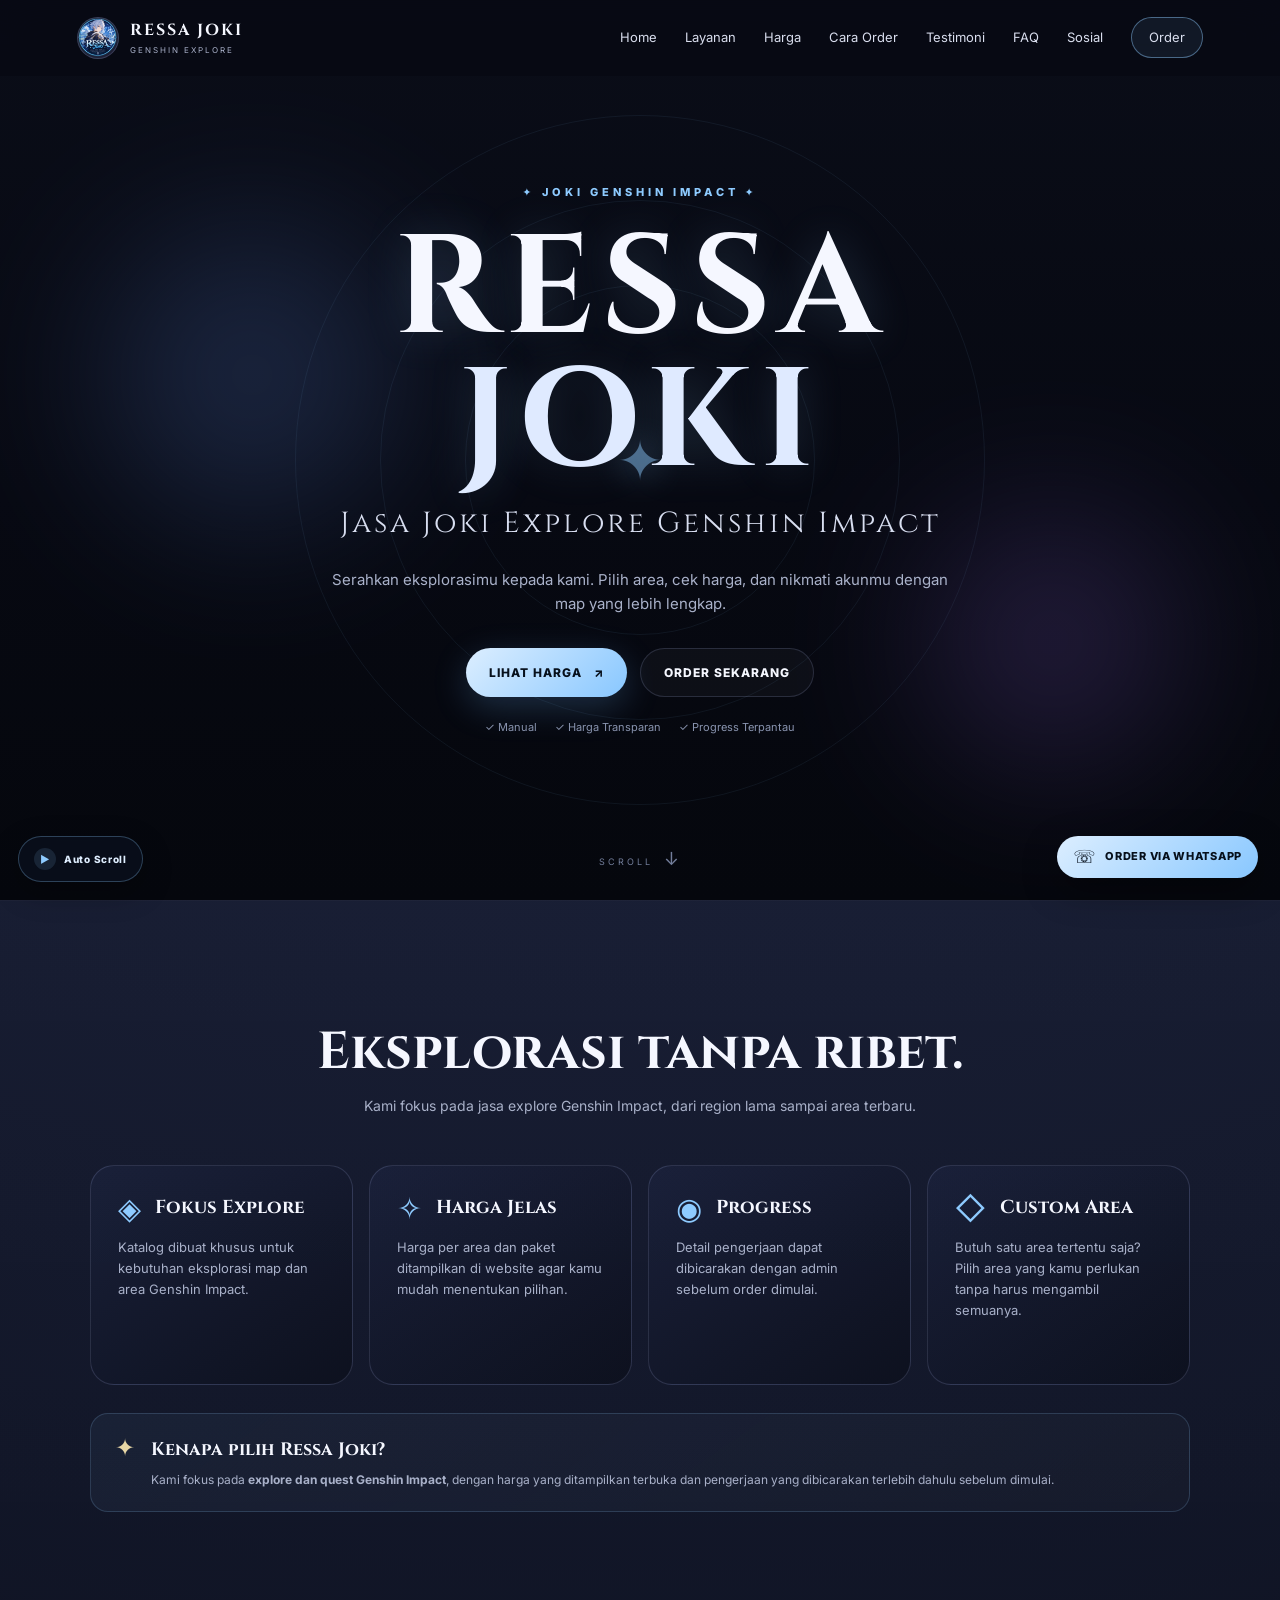
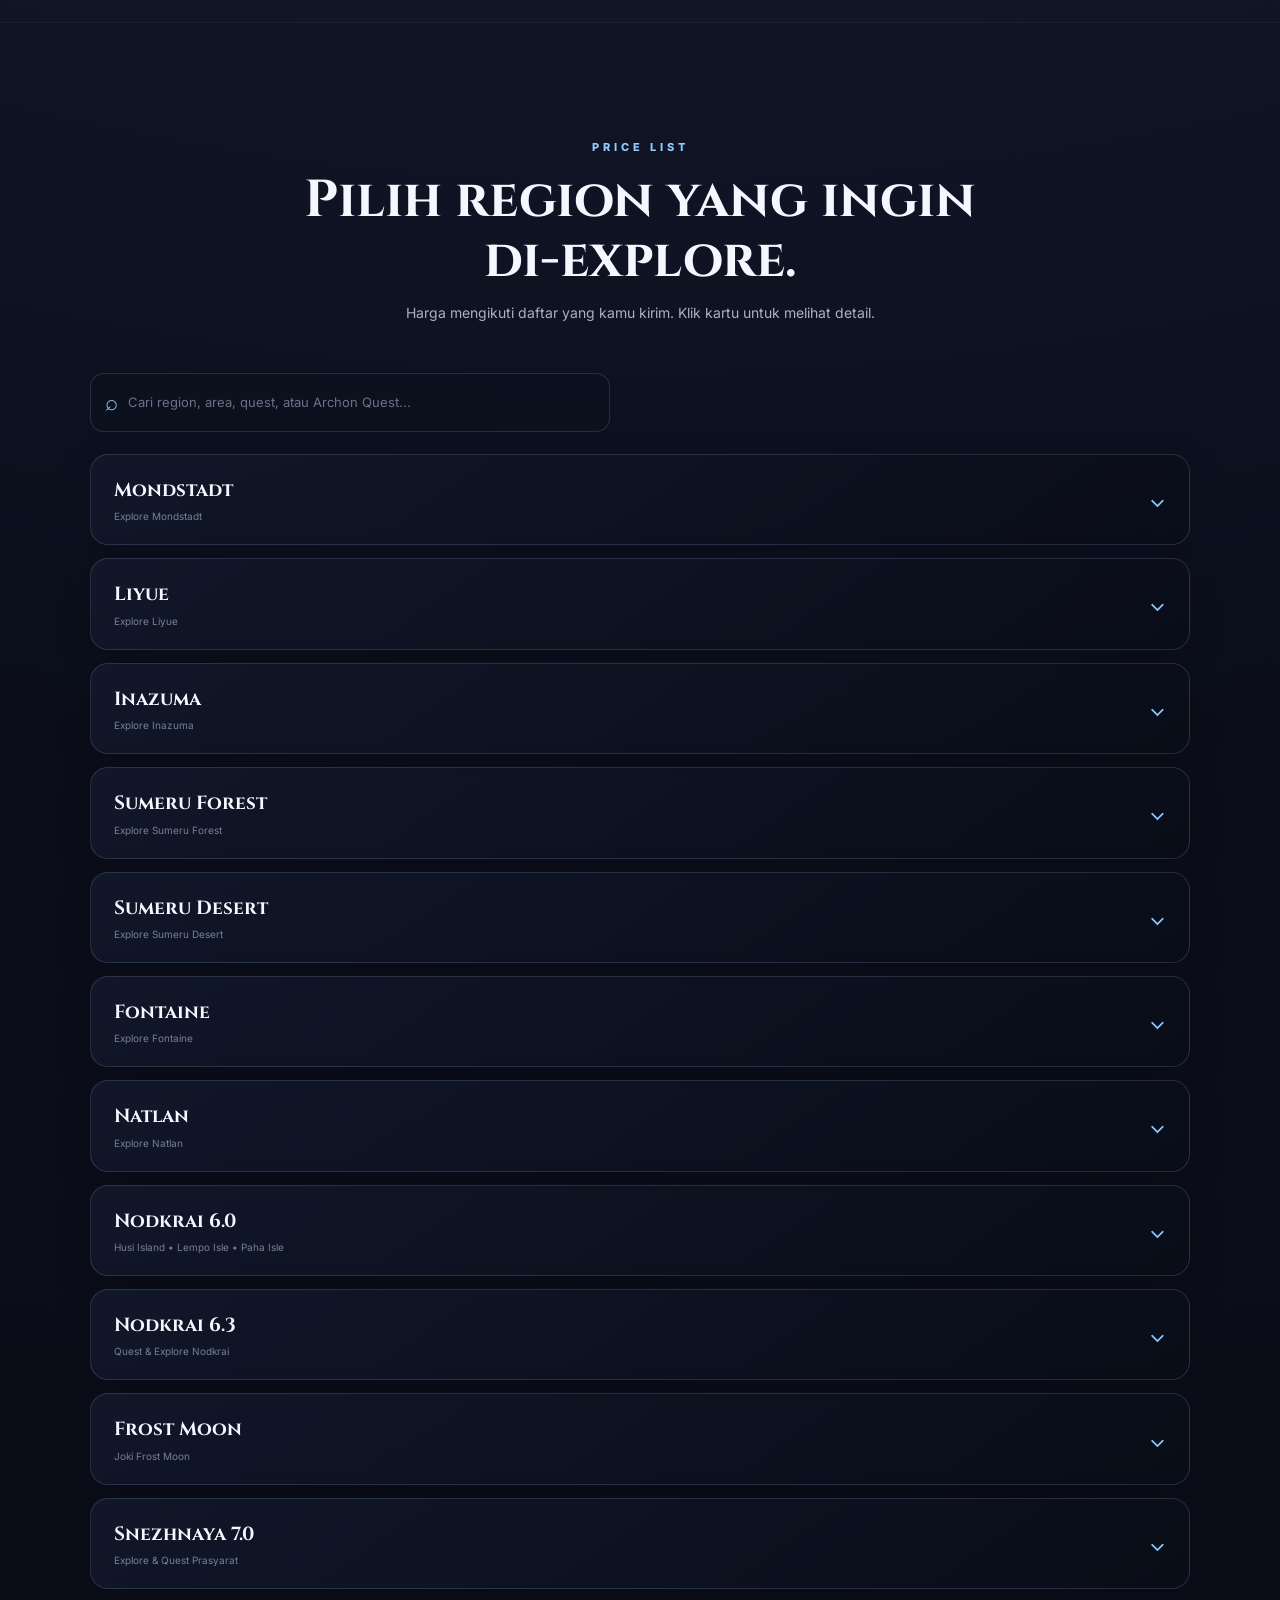
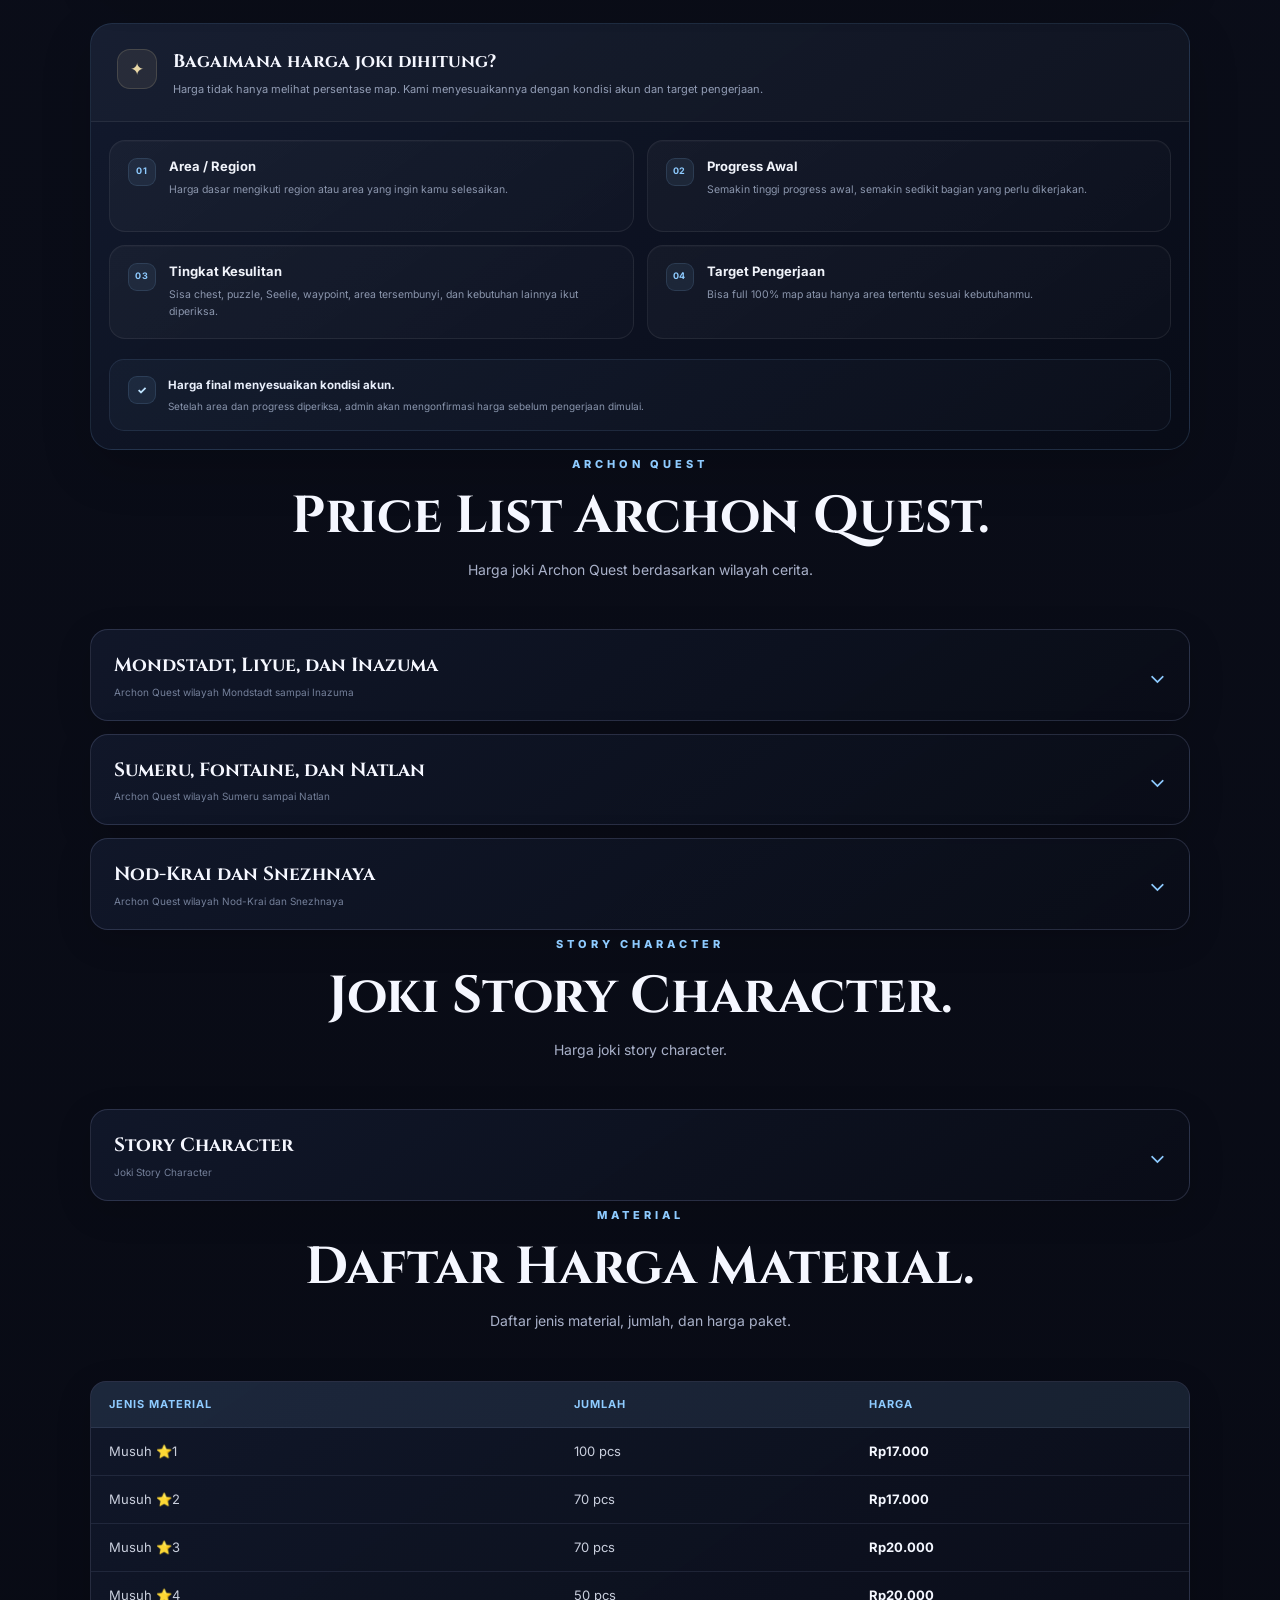
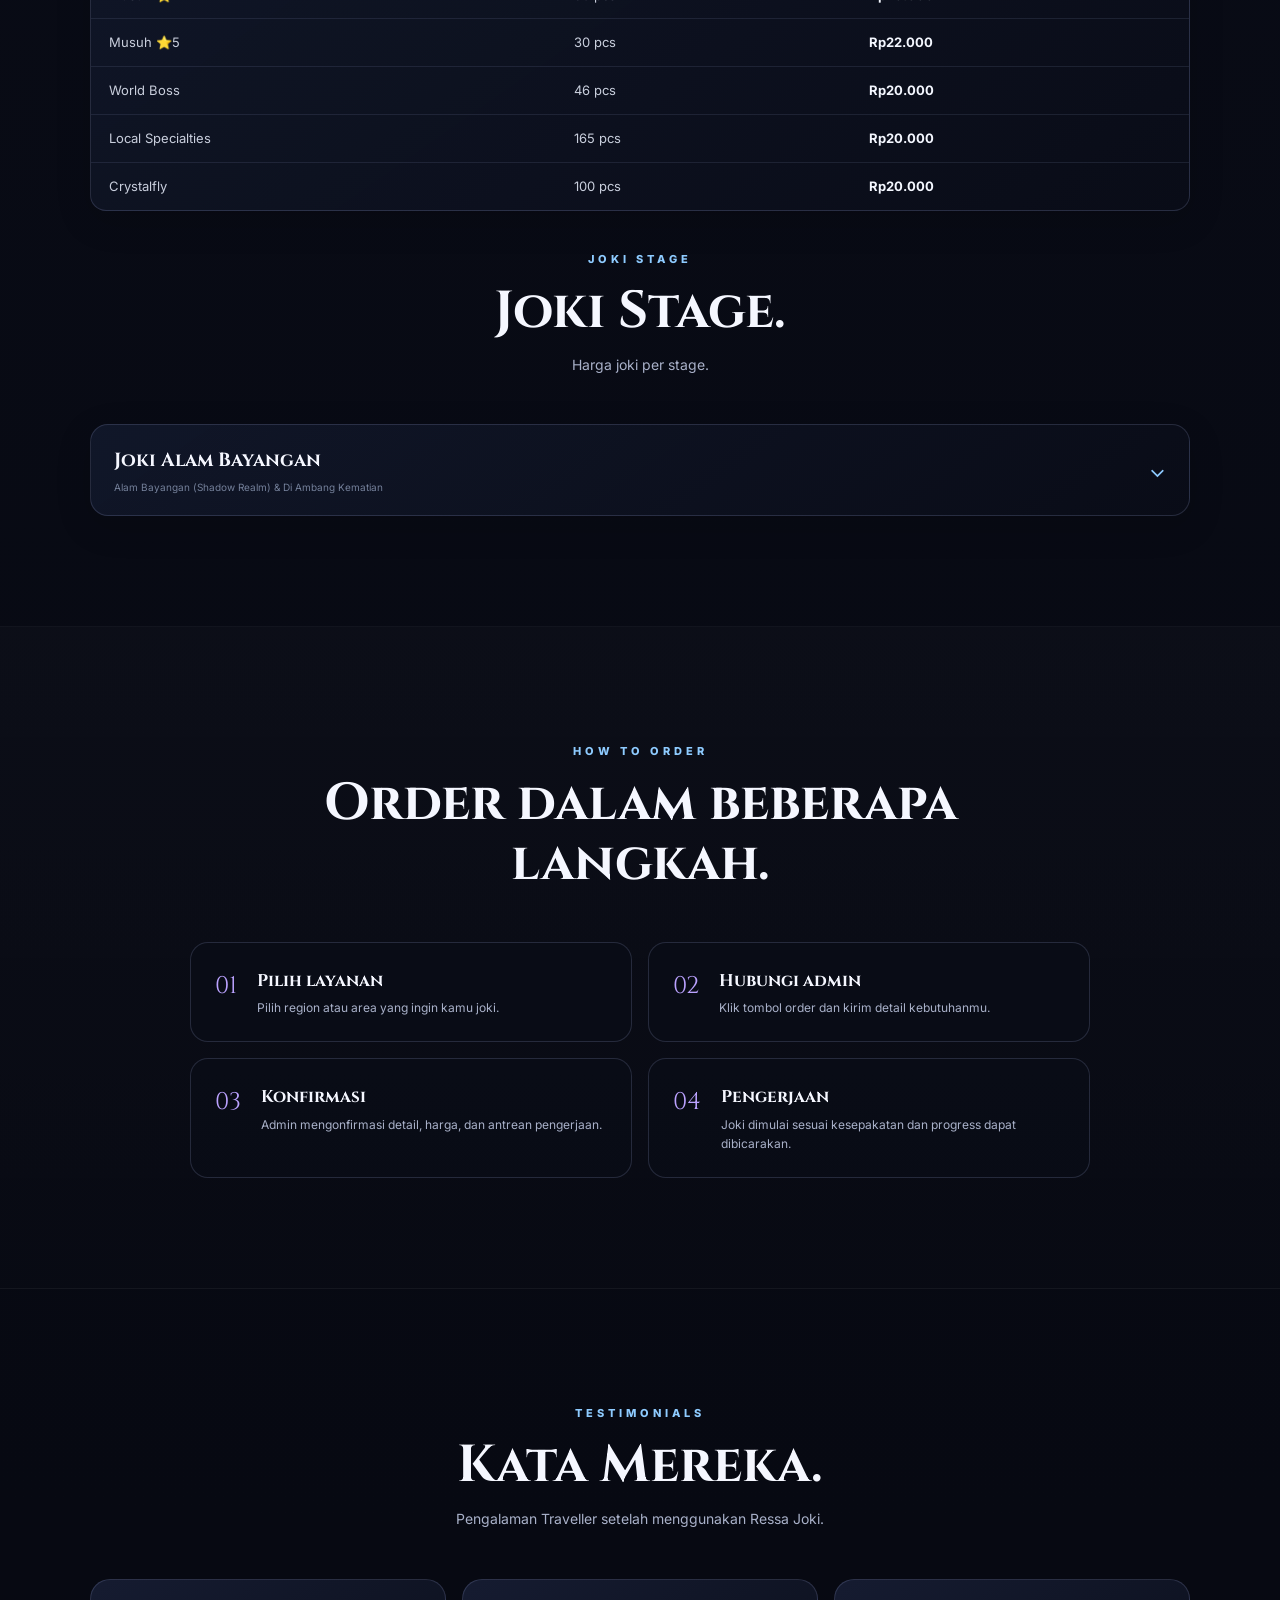
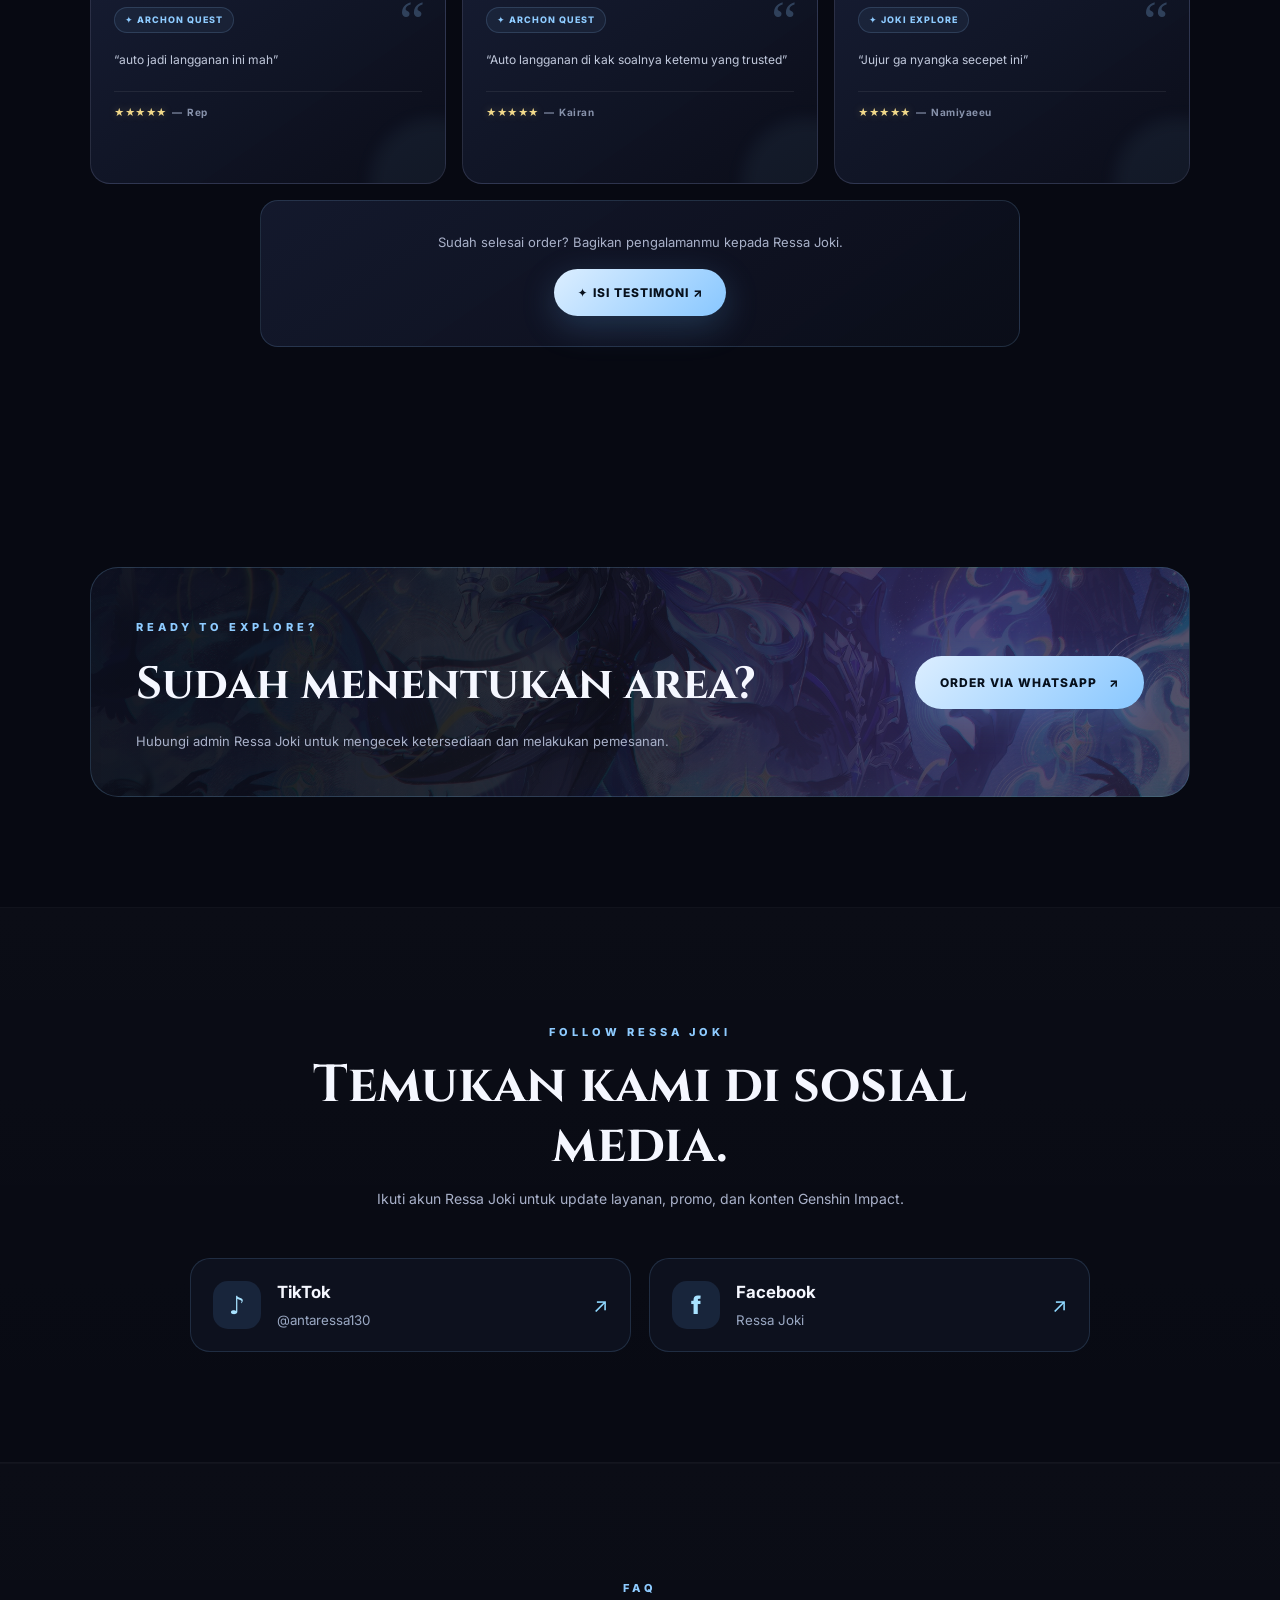
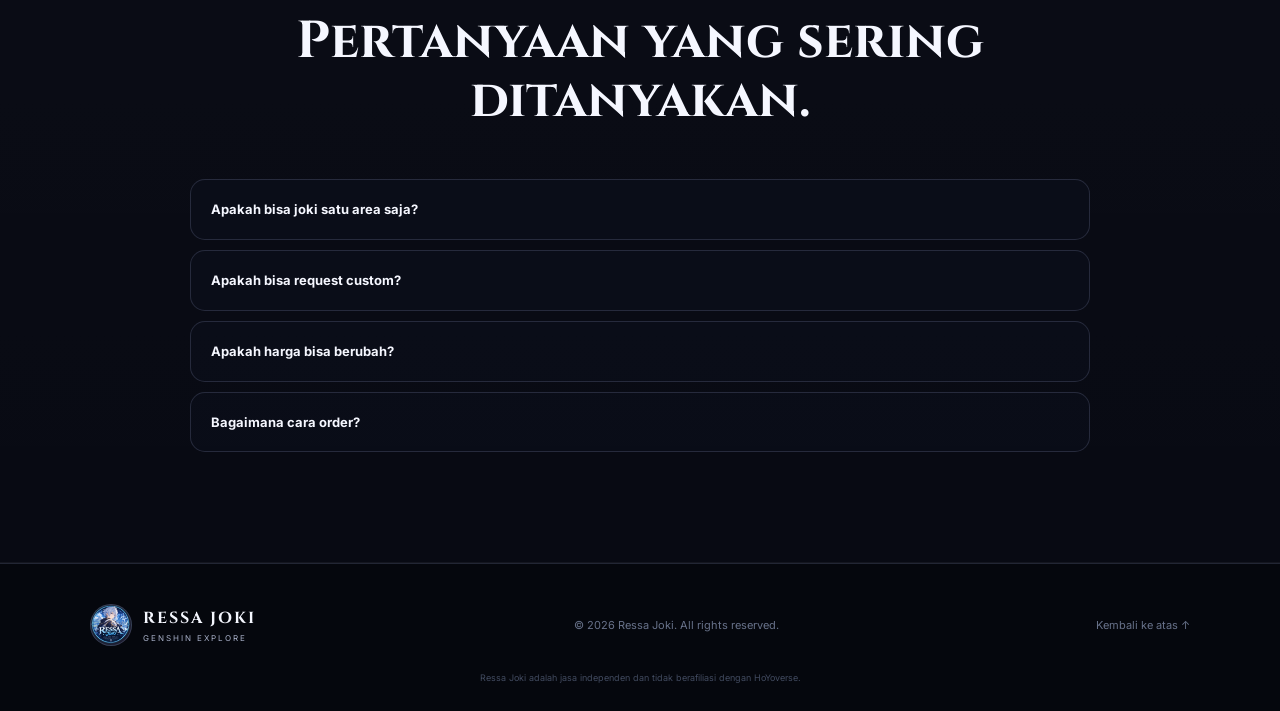
==== index.html @ 2b1f05d1 "Refresh script cache for Natlan title case" ====
<!DOCTYPE html>
<html lang="id">
<head>
  <meta charset="UTF-8">
  <meta name="viewport" content="width=device-width, initial-scale=1.0">
  <meta name="theme-color" content="#090b14">
  <meta name="description" content="Ressa Joki — Jasa Joki Explore Genshin Impact. Pilih region, cek harga, lalu order via WhatsApp.">
  <title>Ressa Joki — Joki Explore Genshin Impact</title>
  <link rel="preconnect" href="https://fonts.googleapis.com">
  <link rel="preconnect" href="https://fonts.gstatic.com" crossorigin>
  <link href="https://fonts.googleapis.com/css2?family=Cinzel:wght@500;600;700&family=Inter:wght@400;500;600;700;800&display=swap" rel="stylesheet">
  <link rel="stylesheet" href="style.css?v=20261025">

  <link rel="icon" type="image/png" sizes="48x48" href="favicon-48.png">
  <link rel="icon" type="image/png" sizes="96x96" href="favicon-96.png">
  <link rel="apple-touch-icon" sizes="192x192" href="icon-192.png">
  <link rel="manifest" href="manifest.webmanifest">
</head>
<body class="intro-active">
  <div class="intro-screen" id="introScreen" aria-label="Pembuka Ressa Joki">
    <div class="intro-stars"></div>
    <div class="intro-glow intro-glow-a"></div>
    <div class="intro-glow intro-glow-b"></div>
    <div class="intro-content">
      <div class="intro-logo-wrap">
        <span class="intro-ring intro-ring-a"></span>
        <span class="intro-ring intro-ring-b"></span>
        <img class="intro-logo" src="ressa-logo.png" alt="Ressa Joki">
      </div>
      <div class="intro-kicker">✦ GENSHIN IMPACT EXPLORE ✦</div>
      <h2>RESSA <span>JOKI</span></h2>
      <p>Jasa Joki Explore Genshin Impact</p>
      <div class="intro-progress"><span></span></div>
      <button class="intro-enter" id="introEnter" type="button">MASUK WEBSITE <b>↗</b></button>
    </div>
    <div class="intro-skip">Website akan terbuka otomatis</div>
  </div>

  <div class="stars"></div>

  <header class="navbar" id="navbar">
    <a class="brand" href="#home" aria-label="Ressa Joki">
      <span class="brand-mark logo-brand"><img src="ressa-logo.png" alt="Ressa Joki"></span>
      <span>
        <strong>RESSA JOKI</strong>
        <small>GENSHIN EXPLORE</small>
      </span>
    </a>

    <button class="menu-toggle" id="menuToggle" aria-label="Buka menu">☰</button>

    <nav id="navMenu">
      <a href="#home">Home</a>
      <a href="#layanan">Layanan</a>
      <a href="#harga">Harga</a>
      <a href="#cara-order">Cara Order</a>
      <a href="#testimoni">Testimoni</a>
      <a href="#faq">FAQ</a>
      <a href="#sosmed">Sosial</a>
      <a class="nav-order" href="#order">Order</a>
    </nav>
  </header>

  <main>
    <section class="hero section" id="home">
      <div class="hero-orb orb-a"></div>
      <div class="hero-orb orb-b"></div>
      <div class="hero-content">
        <div class="eyebrow"><span>✦</span> JOKI GENSHIN IMPACT <span>✦</span></div>
        <h1>RESSA <span>JOKI</span></h1>
        <p class="hero-subtitle">Jasa Joki Explore Genshin Impact</p>
        <p class="hero-text">Serahkan eksplorasimu kepada kami. Pilih area, cek harga, dan nikmati akunmu dengan map yang lebih lengkap.</p>
        <div class="hero-actions">
          <a class="btn btn-primary" href="#harga">LIHAT HARGA <span>↗</span></a>
          <a class="btn btn-ghost" href="#order">ORDER SEKARANG</a>
        </div>
        <div class="hero-trust">
          <span>✓ Manual</span>
          <span>✓ Harga Transparan</span>
          <span>✓ Progress Terpantau</span>
        </div>
      </div>
      <div class="hero-decoration">
        <div class="sigil">✦</div>
        <div class="ring ring-1"></div>
        <div class="ring ring-2"></div>
        <div class="ring ring-3"></div>
      </div>
      <a class="scroll-down" href="#layanan">SCROLL <span>↓</span></a>
    </section>

    <section class="section section-dark" id="layanan">
      <div class="section-heading reveal">
        
        <h2>Eksplorasi tanpa ribet.</h2>
        <p>Kami fokus pada jasa explore Genshin Impact, dari region lama sampai area terbaru.</p>
      </div>

      <div class="feature-grid">
        <article class="feature-card reveal">
          <div class="feature-icon">◈</div>
          <h3>Fokus Explore</h3>
          <p>Katalog dibuat khusus untuk kebutuhan eksplorasi map dan area Genshin Impact.</p>
        </article>
        <article class="feature-card reveal">
          <div class="feature-icon">✧</div>
          <h3>Harga Jelas</h3>
          <p>Harga per area dan paket ditampilkan di website agar kamu mudah menentukan pilihan.</p>
        </article>
        <article class="feature-card reveal">
          <div class="feature-icon">◉</div>
          <h3>Progress</h3>
          <p>Detail pengerjaan dapat dibicarakan dengan admin sebelum order dimulai.</p>
        </article>
        <article class="feature-card reveal">
          <div class="feature-icon">◇</div>
          <h3>Custom Area</h3>
          <p>Butuh satu area tertentu saja? Pilih area yang kamu perlukan tanpa harus mengambil semuanya.</p>
        </article>
      </div>

      <div class="why-note reveal">
        <div class="why-note-icon">✦</div>
        <div>
          <h3>Kenapa pilih Ressa Joki?</h3>
          <p>Kami fokus pada <strong>explore dan quest Genshin Impact</strong>, dengan harga yang ditampilkan terbuka dan pengerjaan yang dibicarakan terlebih dahulu sebelum dimulai.</p>
        </div>
      </div>
    </section>

    <section class="section" id="harga">
      <div class="section-heading reveal">
        <span class="section-kicker">PRICE LIST</span>
        <h2>Pilih region yang ingin di-explore.</h2>
        <p>Harga mengikuti daftar yang kamu kirim. Klik kartu untuk melihat detail.</p>
      </div>

      <div class="price-toolbar reveal">
        <div class="search-wrap">
          <span>⌕</span>
          <input id="priceSearch" type="search" placeholder="Cari region, area, quest, atau Archon Quest..." autocomplete="off">
        </div>
      </div>

      <div id="priceList" class="price-list"></div>

      <div class="price-info reveal">
        <div class="price-info-head">
          <span class="price-info-icon">✦</span>
          <div>
            <strong>Bagaimana harga joki dihitung?</strong>
            <p>Harga tidak hanya melihat persentase map. Kami menyesuaikannya dengan kondisi akun dan target pengerjaan.</p>
          </div>
        </div>

        <div class="price-info-grid">
          <div><b>01</b><span><strong>Area / Region</strong><small>Harga dasar mengikuti region atau area yang ingin kamu selesaikan.</small></span></div>
          <div><b>02</b><span><strong>Progress Awal</strong><small>Semakin tinggi progress awal, semakin sedikit bagian yang perlu dikerjakan.</small></span></div>
          <div><b>03</b><span><strong>Tingkat Kesulitan</strong><small>Sisa chest, puzzle, Seelie, waypoint, area tersembunyi, dan kebutuhan lainnya ikut diperiksa.</small></span></div>
          <div><b>04</b><span><strong>Target Pengerjaan</strong><small>Bisa full 100% map atau hanya area tertentu sesuai kebutuhanmu.</small></span></div>
        </div>

        <div class="price-info-note">
          <span class="price-info-note-icon">✓</span>
          <div>
            <strong>Harga final menyesuaikan kondisi akun.</strong>
            <p>Setelah area dan progress diperiksa, admin akan mengonfirmasi harga sebelum pengerjaan dimulai.</p>
          </div>
        </div>
      </div>

      <div class="section-heading quest-price-heading reveal">
        <span class="section-kicker">ARCHON QUEST</span>
        <h2>Price List Archon Quest.</h2>
        <p>Harga joki Archon Quest berdasarkan wilayah cerita.</p>
      </div>
      <div id="questPriceList" class="price-list"></div>

      <div class="section-heading dedicated-price-heading reveal" id="story-character-heading">
        <span class="section-kicker">STORY CHARACTER</span>
        <h2>Joki Story Character.</h2>
        <p>Harga joki story character.</p>
      </div>
      <div id="characterPriceList" class="price-list"></div>

      <div class="section-heading dedicated-price-heading reveal" id="material-price-heading">
        <span class="section-kicker">MATERIAL</span>
        <h2>Daftar Harga Material.</h2>
        <p>Daftar jenis material, jumlah, dan harga paket.</p>
      </div>
      <div class="material-table-wrap reveal">
        <table class="material-table">
          <thead><tr><th>Jenis material</th><th>Jumlah</th><th>Harga</th></tr></thead>
          <tbody>
            <tr><td>Musuh ⭐1</td><td>100 pcs</td><td>Rp17.000</td></tr>
            <tr><td>Musuh ⭐2</td><td>70 pcs</td><td>Rp17.000</td></tr>
            <tr><td>Musuh ⭐3</td><td>70 pcs</td><td>Rp20.000</td></tr>
            <tr><td>Musuh ⭐4</td><td>50 pcs</td><td>Rp20.000</td></tr>
            <tr><td>Musuh ⭐5</td><td>30 pcs</td><td>Rp22.000</td></tr>
            <tr><td>World Boss</td><td>46 pcs</td><td>Rp20.000</td></tr>
            <tr><td>Local Specialties</td><td>165 pcs</td><td>Rp20.000</td></tr>
            <tr><td>Crystalfly</td><td>100 pcs</td><td>Rp20.000</td></tr>
          </tbody>
        </table>
      </div>

      <div class="section-heading dedicated-price-heading reveal" id="stage-joki-heading">
        <span class="section-kicker">JOKI STAGE</span>
        <h2>Joki Stage.</h2>
        <p>Harga joki per stage.</p>
      </div>
      <div id="stagePriceList" class="price-list"></div>
    </section>

    <section class="section section-dark" id="cara-order">
      <div class="section-heading reveal">
        <span class="section-kicker">HOW TO ORDER</span>
        <h2>Order dalam beberapa langkah.</h2>
      </div>

      <div class="steps">
        <article class="step reveal"><span>01</span><div><h3>Pilih layanan</h3><p>Pilih region atau area yang ingin kamu joki.</p></div></article>
        <article class="step reveal"><span>02</span><div><h3>Hubungi admin</h3><p>Klik tombol order dan kirim detail kebutuhanmu.</p></div></article>
        <article class="step reveal"><span>03</span><div><h3>Konfirmasi</h3><p>Admin mengonfirmasi detail, harga, dan antrean pengerjaan.</p></div></article>
        <article class="step reveal"><span>04</span><div><h3>Pengerjaan</h3><p>Joki dimulai sesuai kesepakatan dan progress dapat dibicarakan.</p></div></article>
      </div>
    </section>

    <section class="section" id="testimoni">
      <div class="section-heading reveal">
        <span class="section-kicker">TESTIMONIALS</span>
        <h2>Kata Mereka.</h2>
        <p>Pengalaman Traveller setelah menggunakan Ressa Joki.</p>
      </div>
      <div id="testimonialList" class="testimonial-grid"></div>
      <div class="testimonial-empty reveal">
        <div>
          <p>Sudah selesai order? Bagikan pengalamanmu kepada Ressa Joki.</p>
          <a class="btn btn-primary testimonial-submit" href="https://forms.gle/QEcyU1N9eKd89i5E6" target="_blank" rel="noopener noreferrer">✦ ISI TESTIMONI <span>↗</span></a>
        </div>
      </div>
    </section>

    <section class="section" id="order">
      <div class="order-box reveal">
        <div>
          <span class="section-kicker">READY TO EXPLORE?</span>
          <h2>Sudah menentukan area?</h2>
          <p>Hubungi admin Ressa Joki untuk mengecek ketersediaan dan melakukan pemesanan.</p>
        </div>
        <a class="btn btn-primary btn-large" id="whatsappMain" href="#" target="_blank" rel="noopener">ORDER VIA WHATSAPP <span>↗</span></a>
      </div>
    </section>

    <section class="section section-dark" id="sosmed">
      <div class="section-heading reveal">
        <span class="section-kicker">FOLLOW RESSA JOKI</span>
        <h2>Temukan kami di sosial media.</h2>
        <p>Ikuti akun Ressa Joki untuk update layanan, promo, dan konten Genshin Impact.</p>
      </div>
      <div class="social-grid">
        <a class="social-card reveal" href="https://www.tiktok.com/@antaressa130?_r=1&_t=ZS-9AEii9aATRv" target="_blank" rel="noopener noreferrer">
          <span class="social-icon">♪</span>
          <span><strong>TikTok</strong><small>@antaressa130</small></span>
          <span class="social-arrow">↗</span>
        </a>
        <a class="social-card reveal" href="https://www.facebook.com/profile.php?id=100091217440157" target="_blank" rel="noopener noreferrer">
          <span class="social-icon">f</span>
          <span><strong>Facebook</strong><small>Ressa Joki</small></span>
          <span class="social-arrow">↗</span>
        </a>
      </div>
    </section>

    <section class="section section-dark" id="faq">
      <div class="section-heading reveal">
        <span class="section-kicker">FAQ</span>
        <h2>Pertanyaan yang sering ditanyakan.</h2>
      </div>
      <div class="faq-list">
        <details class="faq reveal">
          <summary>Apakah bisa joki satu area saja?</summary>
          <p>Bisa. Pilih area yang kamu butuhkan dari price list, lalu konfirmasi ke admin.</p>
        </details>
        <details class="faq reveal">
          <summary>Apakah bisa request custom?</summary>
          <p>Bisa. Jika area atau kebutuhanmu tidak tercantum, tanyakan langsung ke admin.</p>
        </details>
        <details class="faq reveal">
          <summary>Apakah harga bisa berubah?</summary>
          <p>Harga pada website mengikuti daftar referensi yang diberikan. Konfirmasi harga terakhir ke admin sebelum pembayaran.</p>
        </details>
        <details class="faq reveal">
          <summary>Bagaimana cara order?</summary>
          <p>Pilih area → klik Order via WhatsApp → kirim kebutuhanmu → tunggu konfirmasi admin.</p>
        </details>
      </div>
    </section>
  </main>

  <footer>
    <div class="footer-inner">
      <div class="brand footer-brand">
        <span class="brand-mark logo-brand"><img src="ressa-logo.png" alt="Ressa Joki"></span>
        <span><strong>RESSA JOKI</strong><small>GENSHIN EXPLORE</small></span>
      </div>
      <p>© <span id="year"></span> Ressa Joki. All rights reserved.</p>
      <a href="#home">Kembali ke atas ↑</a>
    </div>
    <p class="disclaimer">Ressa Joki adalah jasa independen dan tidak berafiliasi dengan HoYoverse.</p>
  </footer>

  <a class="floating-wa" id="floatingWhatsApp" href="#" target="_blank" rel="noopener noreferrer" aria-label="Order via WhatsApp">
    <span class="floating-wa-icon">☏</span>
    <span class="floating-wa-label">ORDER VIA WHATSAPP</span>
  </a>
  <div class="toast" id="toast"></div>
  <script src="script.js?v=20261027"></script>
</body>
</html>
---- style.css ----
*{box-sizing:border-box;margin:0;padding:0}
:root{
  --bg:#070912;--bg2:#0c1020;--panel:rgba(17,22,40,.78);--line:rgba(183,200,255,.16);
  --text:#f5f7ff;--muted:#a9b1c9;--accent:#8ecbff;--accent2:#bba2ff;--gold:#e8d7a6;
  --shadow:0 24px 70px rgba(0,0,0,.35);--radius:24px
}
html{scroll-behavior:smooth}
body{font-family:Inter,system-ui,sans-serif;background:radial-gradient(circle at 50% -10%,#20294b 0,#0b0e1a 34%,#070912 75%);color:var(--text);line-height:1.6;overflow-x:hidden}
a{color:inherit;text-decoration:none}
button,input{font:inherit}
.stars{position:fixed;inset:0;pointer-events:none;opacity:.35;background-image:radial-gradient(#fff 1px,transparent 1px);background-size:90px 90px;mask-image:linear-gradient(to bottom,#fff,transparent 80%);z-index:-1}
.navbar{position:fixed;top:0;left:0;right:0;height:76px;display:flex;align-items:center;justify-content:space-between;padding:0 6vw;z-index:100;background:rgba(7,9,18,.62);backdrop-filter:blur(18px);border-bottom:1px solid transparent;transition:.3s}
.navbar.scrolled{border-color:var(--line);background:rgba(7,9,18,.88)}
.brand{display:flex;align-items:center;gap:11px}
.brand-mark{font-size:25px;color:var(--accent)}
.brand strong{display:block;font-family:Cinzel,serif;font-size:16px;letter-spacing:2px}
.brand small{display:block;font-size:8px;letter-spacing:2px;color:var(--muted)}
nav{display:flex;align-items:center;gap:28px;font-size:13px;color:#d9deee}
nav a{transition:.2s}nav a:hover{color:var(--accent)}
.nav-order{border:1px solid rgba(142,203,255,.45);padding:9px 17px;border-radius:999px;background:rgba(142,203,255,.08)}
.menu-toggle{display:none;background:none;border:0;color:#fff;font-size:25px}
.section{position:relative;padding:110px 7vw}
.hero{min-height:100vh;display:flex;align-items:center;justify-content:center;text-align:center;overflow:hidden;padding-top:130px}
.hero-content{max-width:820px;position:relative;z-index:2}
.eyebrow,.section-kicker{font-size:11px;letter-spacing:4px;color:var(--accent);font-weight:800}
.hero h1{font-family:Cinzel,serif;font-size:clamp(60px,12vw,140px);line-height:.95;letter-spacing:8px;margin:22px 0 12px;text-shadow:0 0 45px rgba(142,203,255,.18)}
.hero h1 span{color:#dfeaff}
.hero-subtitle{font-family:Cinzel,serif;font-size:clamp(18px,3vw,29px);letter-spacing:3px;color:#d8def0}
.hero-text{max-width:620px;margin:20px auto 0;color:var(--muted);font-size:15px}
.hero-actions{display:flex;justify-content:center;gap:13px;margin:32px 0 22px;flex-wrap:wrap}
.btn{display:inline-flex;align-items:center;justify-content:center;gap:12px;padding:14px 23px;border-radius:999px;font-size:12px;font-weight:800;letter-spacing:1px;transition:.25s;cursor:pointer}
.btn-primary{background:linear-gradient(135deg,#dceeff,#88c7ff);color:#07101c;box-shadow:0 10px 35px rgba(108,181,255,.22)}
.btn-primary:hover{transform:translateY(-3px);box-shadow:0 16px 42px rgba(108,181,255,.35)}
.btn-ghost{border:1px solid var(--line);background:rgba(255,255,255,.03)}
.btn-ghost:hover{border-color:rgba(142,203,255,.5);background:rgba(142,203,255,.08)}
.hero-trust{display:flex;justify-content:center;gap:18px;flex-wrap:wrap;color:#8994af;font-size:11px}
.hero-decoration{position:absolute;width:650px;height:650px;opacity:.5}
.sigil{position:absolute;inset:0;display:grid;place-items:center;font-size:55px;color:var(--accent);text-shadow:0 0 35px var(--accent)}
.ring{position:absolute;border:1px solid rgba(142,203,255,.14);border-radius:50%;inset:50%;transform:translate(-50%,-50%)}
.ring-1{width:350px;height:350px}.ring-2{width:520px;height:520px}.ring-3{width:690px;height:690px}
.hero-orb{position:absolute;border-radius:50%;filter:blur(80px);opacity:.18}.orb-a{width:300px;height:300px;background:#6e9dff;left:8%;top:25%}.orb-b{width:250px;height:250px;background:#a775ff;right:8%;bottom:15%}
.scroll-down{position:absolute;bottom:26px;font-size:9px;letter-spacing:3px;color:#737e9b}.scroll-down span{font-size:18px;margin-left:5px}
.section-dark{background:linear-gradient(180deg,rgba(255,255,255,.018),rgba(255,255,255,.008));border-block:1px solid rgba(255,255,255,.035)}
.section-heading{text-align:center;max-width:720px;margin:0 auto 48px}
.section-heading h2{font-family:Cinzel,serif;font-size:clamp(30px,5vw,52px);line-height:1.15;margin:12px 0}
.section-heading p{color:var(--muted);font-size:14px}
.feature-grid{max-width:1100px;margin:auto;display:grid;grid-template-columns:repeat(4,1fr);gap:16px}
.feature-card{padding:27px;border:1px solid var(--line);background:linear-gradient(145deg,rgba(28,35,62,.72),rgba(12,15,27,.72));border-radius:var(--radius);min-height:220px;transition:.3s;display:grid;grid-template-columns:auto 1fr;column-gap:14px;align-content:start}
.feature-card:hover{transform:translateY(-5px);border-color:rgba(142,203,255,.32)}
.feature-icon{font-size:30px;color:var(--accent);line-height:1;margin:0}.feature-card h3{font-family:Cinzel,serif;margin:0;align-self:center}.feature-card p{color:var(--muted);font-size:13px;grid-column:1/-1;margin-top:14px}
.price-toolbar{max-width:1100px;margin:0 auto 22px;display:flex;justify-content:space-between;gap:14px;align-items:center}
.search-wrap{display:flex;align-items:center;gap:10px;border:1px solid var(--line);background:rgba(13,17,30,.78);border-radius:14px;padding:11px 14px;max-width:520px;flex:1}
.search-wrap span{font-size:22px;color:var(--accent)}.search-wrap input{width:100%;background:none;border:0;outline:0;color:#fff;font-size:13px}.search-wrap input::placeholder{color:#68728b}
.price-note{color:#69738d;font-size:11px}
.price-list{max-width:1100px;margin:auto;display:grid;gap:13px}
.price-card{border:1px solid var(--line);background:linear-gradient(145deg,rgba(18,24,43,.9),rgba(10,13,24,.92));border-radius:18px;overflow:hidden;box-shadow:0 10px 35px rgba(0,0,0,.15)}
.price-summary{display:flex;align-items:center;justify-content:space-between;gap:15px;padding:20px 23px;cursor:pointer}
.price-summary h3{font-family:Cinzel,serif;font-size:19px}.price-summary small{display:block;color:#74809a;font-family:Inter,sans-serif;font-size:10px;margin-top:3px}
.price-summary .arrow{font-size:22px;color:var(--accent);transition:.25s}.price-card.open .arrow{transform:rotate(180deg)}
.price-body{display:none;border-top:1px solid var(--line);padding:20px 23px 24px}.price-card.open .price-body{display:block}
.price-groups{display:grid;grid-template-columns:repeat(2,minmax(0,1fr));gap:15px}
.price-group{padding:16px;border-radius:14px;background:rgba(255,255,255,.025);border:1px solid rgba(255,255,255,.06)}
.price-group h4{font-size:11px;letter-spacing:1.5px;text-transform:uppercase;color:var(--accent);margin-bottom:10px}
.price-row{display:flex;justify-content:space-between;gap:15px;padding:7px 0;border-bottom:1px dashed rgba(255,255,255,.07);font-size:12px;color:#c9cfdd}
.price-row:last-child{border-bottom:0}.price-row strong{white-space:nowrap;color:#f4f7ff}.price-row .muted{color:#778198}
.package-grid{display:flex;flex-wrap:wrap;gap:8px;margin-top:13px}.package{border:1px solid rgba(142,203,255,.16);background:rgba(142,203,255,.05);border-radius:12px;padding:9px 11px;font-size:11px}.package strong{color:var(--accent)}
.price-empty{text-align:center;color:#76819a;padding:40px}
.steps{max-width:900px;margin:auto;display:grid;grid-template-columns:1fr 1fr;gap:16px}
.step{display:flex;gap:20px;padding:24px;border:1px solid var(--line);border-radius:18px;background:rgba(10,14,25,.55)}
.step>span{font-family:Cinzel,serif;font-size:24px;color:var(--accent2)}.step h3{font-family:Cinzel,serif;font-size:17px}.step p{font-size:12px;color:var(--muted);margin-top:4px}
.order-box{max-width:1100px;margin:auto;padding:45px;border-radius:28px;border:1px solid rgba(142,203,255,.2);background:radial-gradient(circle at 80% 30%,rgba(125,142,255,.16),transparent 38%),linear-gradient(145deg,rgba(24,31,57,.9),rgba(11,14,25,.9));display:flex;justify-content:space-between;align-items:center;gap:30px}
.order-box h2{font-family:Cinzel,serif;font-size:clamp(28px,4vw,45px);margin:10px 0}.order-box p{color:var(--muted);font-size:13px;max-width:620px}.btn-large{padding:17px 25px;white-space:nowrap}
.faq-list{max-width:900px;margin:auto;display:grid;gap:10px}.faq{border:1px solid var(--line);border-radius:15px;background:rgba(11,15,27,.65);padding:0 20px}.faq summary{list-style:none;cursor:pointer;padding:19px 0;font-weight:700;font-size:13px}.faq summary::-webkit-details-marker{display:none}.faq p{color:var(--muted);font-size:12px;padding:0 0 19px}
footer{padding:40px 7vw 25px;border-top:1px solid var(--line);background:#05070d}.footer-inner{display:flex;justify-content:space-between;align-items:center;gap:20px;max-width:1100px;margin:auto}.footer-inner p,.footer-inner>a{font-size:11px;color:#68728a}.footer-inner>a:hover{color:var(--accent)}.disclaimer{text-align:center;color:#424b60;font-size:9px;margin-top:25px}
.toast{position:fixed;bottom:25px;left:50%;transform:translate(-50%,20px);background:#edf6ff;color:#07101c;padding:11px 16px;border-radius:999px;font-size:12px;font-weight:700;opacity:0;pointer-events:none;transition:.3s;z-index:200}.toast.show{opacity:1;transform:translate(-50%,0)}
.reveal{opacity:0;transform:translateY(20px);transition:opacity .7s ease,transform .7s ease}.reveal.visible{opacity:1;transform:none}
@media(max-width:900px){.feature-grid{grid-template-columns:1fr 1fr}.price-groups{grid-template-columns:1fr}.order-box{flex-direction:column;align-items:flex-start}.steps{grid-template-columns:1fr}}
@media(max-width:720px){
  .navbar{padding:0 5vw}.menu-toggle{display:block}nav{display:none;position:absolute;top:76px;left:0;right:0;padding:15px 5vw 22px;background:rgba(7,9,18,.97);border-bottom:1px solid var(--line);flex-direction:column;align-items:flex-start;gap:17px}nav.open{display:flex}.nav-order{width:100%;text-align:center}
  .section{padding:82px 5vw}.hero{min-height:92vh}.hero h1{font-size:56px;letter-spacing:4px}.hero-decoration{width:430px;height:430px}.ring-1{width:230px;height:230px}.ring-2{width:340px;height:340px}.ring-3{width:450px;height:450px}
  .hero-text{font-size:13px}.hero-trust{gap:10px;font-size:10px}.feature-grid{grid-template-columns:1fr}.feature-card{min-height:auto}.price-toolbar{flex-direction:column;align-items:stretch}.price-note{text-align:center}.price-summary{padding:17px}.price-summary h3{font-size:16px}.price-body{padding:15px}.price-row{font-size:11px}.order-box{padding:28px}.btn-large{width:100%}.footer-inner{flex-direction:column;text-align:center}
}


/* ===== RESSA JOKI SOCIAL ===== */
.social-grid { max-width:900px; margin:30px auto 0; display:grid; grid-template-columns:repeat(2,1fr); gap:18px; }
.social-card { display:flex; align-items:center; gap:16px; padding:20px 22px; border-radius:20px; text-decoration:none; color:inherit; background:rgba(15,20,34,.82); border:1px solid rgba(130,190,255,.16); transition:transform .25s ease,border-color .25s ease; }
.social-card:hover { transform:translateY(-4px); border-color:rgba(130,190,255,.4); }
.social-icon { width:48px; height:48px; flex:0 0 48px; border-radius:15px; display:grid; place-items:center; background:rgba(100,170,255,.13); color:#a8e2ff; font-size:25px; font-weight:800; }
.social-card strong,.social-card small { display:block; }
.social-card strong { font-size:1.05rem; }
.social-card small { margin-top:4px; color:#9ba9c4; }
.social-arrow { margin-left:auto; color:#8fd8ff; font-size:20px; }
@media (max-width:760px) { .social-grid { grid-template-columns:1fr; } }

/* ===== OPENING ANIMATION ===== */
body.intro-active{overflow:hidden}
.intro-screen{position:fixed;inset:0;z-index:9999;display:grid;place-items:center;overflow:hidden;background:linear-gradient(180deg,rgba(3,5,14,.94),rgba(5,7,18,.98));transition:opacity .75s ease,visibility .75s ease}
.intro-screen::before{content:"";position:absolute;inset:0;background:radial-gradient(circle at 50% 42%,rgba(171,117,255,.24),transparent 30%),linear-gradient(90deg,rgba(3,5,14,.72),transparent 50%,rgba(3,5,14,.72));}
.intro-screen.hide{opacity:0;visibility:hidden;pointer-events:none}
.intro-stars{position:absolute;inset:-50%;background-image:radial-gradient(circle,rgba(255,255,255,.8) 0 1px,transparent 1.5px),radial-gradient(circle,rgba(175,147,255,.7) 0 1px,transparent 1.5px);background-size:85px 85px,130px 130px;animation:starDrift 18s linear infinite;opacity:.5}
.intro-glow{position:absolute;border-radius:50%;filter:blur(70px);opacity:.38;pointer-events:none}
.intro-glow-a{width:38vw;height:38vw;background:#7b4dff;left:-12vw;top:-12vw;animation:floatGlow 6s ease-in-out infinite}
.intro-glow-b{width:32vw;height:32vw;background:#45bfff;right:-10vw;bottom:-12vw;animation:floatGlow 7s ease-in-out infinite reverse}
.intro-content{position:relative;z-index:2;text-align:center;padding:30px 20px;animation:introContent 1.15s cubic-bezier(.2,.8,.2,1) both}
.intro-logo-wrap{position:relative;width:170px;height:170px;margin:0 auto 16px;display:block}
.intro-logo{position:absolute;width:125px;height:125px;left:50%;top:50%;transform:translate(-50%,-50%);object-fit:contain;filter:drop-shadow(0 0 28px rgba(184,139,255,.65));animation:logoPulse 2.4s ease-in-out infinite}
.intro-ring{display:none}
.intro-ring::after{display:none}
.intro-ring-b{display:none}
.intro-ring-b::after{display:none}
.intro-kicker{font-size:10px;letter-spacing:4px;color:#cbb9ff;margin-bottom:9px}
.intro-content h2{font-family:Cinzel,serif;font-size:clamp(42px,8vw,76px);letter-spacing:7px;line-height:1;color:#fff;text-shadow:0 0 22px rgba(176,117,255,.5);margin:0}
.intro-content h2 span{color:#fff}
.intro-content h2 span{display:block;color:#c6a3ff}
.intro-content p{margin:14px 0 24px;color:#d8dced;font-size:14px;letter-spacing:1px}
.intro-progress{width:min(310px,72vw);height:3px;margin:0 auto 20px;background:rgba(255,255,255,.13);border-radius:99px;overflow:hidden}
.intro-progress span{display:block;width:0;height:100%;background:linear-gradient(90deg,#8c5cff,#e8d9ff,#6ecfff);box-shadow:0 0 14px #a974ff;animation:loadBar 2.6s linear both}
.intro-enter{border:1px solid rgba(197,159,255,.7);background:linear-gradient(135deg,rgba(118,65,255,.85),rgba(72,148,255,.75));color:#fff;padding:12px 24px;border-radius:999px;font-weight:800;letter-spacing:1.2px;cursor:pointer;box-shadow:0 0 25px rgba(129,84,255,.3);transition:transform .2s ease,box-shadow .2s ease}
.intro-enter:hover{transform:translateY(-2px) scale(1.02);box-shadow:0 0 32px rgba(129,84,255,.55)}
.intro-enter b{margin-left:8px}
.intro-skip{position:absolute;bottom:24px;left:50%;transform:translateX(-50%);font-size:10px;letter-spacing:1.5px;color:rgba(220,224,245,.55);z-index:2}
.logo-brand{width:42px;height:42px;display:grid;place-items:center;overflow:hidden;border-radius:50%;background:linear-gradient(135deg,rgba(142,203,255,.16),rgba(187,162,255,.14));border:1px solid rgba(183,200,255,.18);font-family:Cinzel,serif;font-size:22px;color:#e9f3ff;line-height:1}
.hero{background-image:linear-gradient(180deg,#0a0d18 0%,#070912 55%,#05070d 100%);background-size:cover;background-position:center;position:relative}
.order-box{position:relative;overflow:hidden;background:linear-gradient(90deg,rgba(8,11,23,.94),rgba(8,11,23,.72)),url("genshin-2.jpg") center/cover no-repeat}
.order-box::after{content:"";position:absolute;inset:0;background:radial-gradient(circle at 80% 30%,rgba(140,99,255,.25),transparent 42%);pointer-events:none}
.order-box>*{position:relative;z-index:1}
@keyframes introContent{from{opacity:0;transform:translateY(24px) scale(.96)}to{opacity:1;transform:none}}
@keyframes logoPulse{0%,100%{transform:translate(-50%,-50%) scale(1);filter:drop-shadow(0 0 22px rgba(184,139,255,.5))}50%{transform:translate(-50%,-50%) scale(1.045);filter:drop-shadow(0 0 34px rgba(184,139,255,.85))}}
@keyframes ringSpin{to{transform:rotate(360deg)}}
@keyframes starDrift{to{transform:translate3d(85px,85px,0)}}
@keyframes floatGlow{0%,100%{transform:translate3d(0,0,0)}50%{transform:translate3d(20px,-18px,0)}}
@keyframes loadBar{0%{width:0}100%{width:100%}}
@media(max-width:720px){.intro-logo-wrap{width:145px;height:145px}.intro-logo{width:126px;height:126px}.intro-content h2{letter-spacing:4px}.intro-kicker{letter-spacing:2.5px;font-size:9px}.intro-content p{font-size:12px}.hero{background-position:60% center}.order-box{background-position:58% center}}
@media(prefers-reduced-motion:reduce){.intro-stars,.intro-glow,.intro-logo,.intro-ring,.intro-ring-b{display:none}.intro-progress span{animation:loadBar 2.6s linear both}.intro-content{animation:none}.intro-screen{transition:none}}


/* Navbar logo */
.brand-mark.logo-brand{width:42px;height:42px;display:grid;place-items:center;flex:0 0 42px;overflow:hidden;border-radius:50%;}
.brand-mark.logo-brand img{width:100%;height:100%;object-fit:contain;display:block;}



/* Reliable hero title reveal after intro */
.hero-content{opacity:0;transform:none;visibility:visible}
.hero-content.hero-ready{opacity:1}
.hero-content.hero-ready > .eyebrow,
.hero-content.hero-ready > h1,
.hero-content.hero-ready > .hero-subtitle,
.hero-content.hero-ready > .hero-text,
.hero-content.hero-ready > .hero-actions,
.hero-content.hero-ready > .hero-trust{
  opacity:0;
  animation:heroTitleIn 1s cubic-bezier(.22,1,.36,1) both;
}
.hero-content.hero-ready > .eyebrow{animation-delay:.15s}
.hero-content.hero-ready > h1{animation-delay:.55s}
.hero-content.hero-ready > .hero-subtitle{animation-delay:1s}
.hero-content.hero-ready > .hero-text{animation-delay:1.35s}
.hero-content.hero-ready > .hero-actions{animation-delay:1.7s}
.hero-content.hero-ready > .hero-trust{animation-delay:2.05s}
@keyframes heroTitleIn{
  from{opacity:0;transform:translateY(24px);filter:blur(7px)}
  to{opacity:1;transform:none;filter:blur(0)}
}
@media(prefers-reduced-motion:reduce){
  .hero-content.hero-ready > *{animation:none!important;opacity:1!important;transform:none!important;filter:none!important}
}.why-note h3{font-family:Cinzel,serif;font-size:18px;margin-bottom:5px}.why-note p{color:var(--muted);font-size:12px}.safety-card h3{font-family:Cinzel,serif;font-size:16px;margin-bottom:5px}.safety-card p{font-size:12px;color:var(--muted)}.safety-warning strong{color:var(--gold)}

/* Floating WhatsApp */
.floating-wa{position:fixed;right:22px;bottom:22px;z-index:150;display:flex;align-items:center;gap:9px;padding:12px 16px;border-radius:999px;background:linear-gradient(135deg,#dceeff,#88c7ff);color:#07101c;font-size:11px;font-weight:800;letter-spacing:.7px;box-shadow:0 12px 35px rgba(0,0,0,.35);transition:.25s}
.floating-wa:hover{transform:translateY(-3px);box-shadow:0 16px 42px rgba(0,0,0,.45)}
.floating-wa-icon{font-size:18px;line-height:1}.floating-wa-label{white-space:nowrap}
@media(max-width:700px){.safety-grid{grid-template-columns:1fr}.floating-wa{right:14px;bottom:14px;padding:13px;width:52px;height:52px;justify-content:center}.floating-wa-label{display:none}.floating-wa-icon{font-size:21px}}
/* Tampilan Why Ressa Joki */
.why-note{max-width:1100px;margin:28px auto 0;display:flex;align-items:flex-start;gap:16px;padding:22px 24px;border:1px solid rgba(142,203,255,.18);border-radius:18px;background:linear-gradient(145deg,rgba(142,203,255,.06),rgba(255,255,255,.02))}
.why-note-icon{font-size:24px;color:var(--gold);line-height:1}.why-note h3{font-family:Cinzel,serif;font-size:18px;margin-bottom:5px}.why-note p{color:var(--muted);font-size:12px}


/* ===== PRICE CALCULATION INFO ===== */
.price-info{max-width:1100px;margin:34px auto 0;padding:0;overflow:hidden;border:1px solid rgba(142,203,255,.15);border-radius:22px;background:linear-gradient(145deg,rgba(20,27,48,.9),rgba(8,12,23,.96));box-shadow:0 18px 50px rgba(0,0,0,.18)}
.price-info-head{display:flex;gap:16px;align-items:flex-start;padding:25px 26px 22px;border-bottom:1px solid rgba(255,255,255,.07);background:rgba(255,255,255,.018)}
.price-info-icon{width:40px;height:40px;flex:0 0 40px;display:grid;place-items:center;border-radius:13px;color:var(--gold);background:rgba(232,215,166,.08);border:1px solid rgba(232,215,166,.16);font-size:17px}
.price-info-head strong{display:block;font-family:Cinzel,serif;font-size:18px;line-height:1.4;color:#f5f7ff}
.price-info-head p{max-width:760px;margin-top:6px;color:#929db5;font-size:11px;line-height:1.65}
.price-info-grid{display:grid;grid-template-columns:repeat(2,1fr);gap:13px;padding:18px}
.price-info-grid>div{display:flex;gap:13px;align-items:flex-start;min-height:92px;padding:17px 18px;border:1px solid rgba(255,255,255,.07);border-radius:16px;background:linear-gradient(145deg,rgba(255,255,255,.035),rgba(255,255,255,.015));box-shadow:inset 0 1px 0 rgba(255,255,255,.025);transition:.25s ease}
.price-info-grid>div:hover{border-color:rgba(142,203,255,.2);background:linear-gradient(145deg,rgba(142,203,255,.055),rgba(255,255,255,.018));transform:translateY(-2px)}
.price-info-grid b{width:28px;height:28px;flex:0 0 28px;display:grid;place-items:center;border-radius:9px;color:var(--accent);background:rgba(142,203,255,.08);border:1px solid rgba(142,203,255,.13);font-size:9px;letter-spacing:.7px}
.price-info-grid strong{display:block;font-size:13px;line-height:1.35;color:#f0f3fa}
.price-info-grid small{display:block;margin-top:6px;color:#8b96ad;font-size:10.5px;line-height:1.65}
.price-info-special{margin:0 18px 16px;padding:18px 19px;display:grid;grid-template-columns:auto 1fr;align-items:center;column-gap:14px;border:1px solid rgba(232,215,166,.24);border-radius:16px;background:linear-gradient(105deg,rgba(232,215,166,.09),rgba(232,215,166,.025));box-shadow:inset 0 1px 0 rgba(255,255,255,.035)}
.price-info-special strong{grid-column:1;color:var(--gold);font-family:Cinzel,serif;font-size:13px;line-height:1.4}
.price-info-special span{grid-column:2;color:#fff;font-size:16px;font-weight:800;line-height:1.4}
.price-info-special small{grid-column:1/-1;margin-top:7px;color:#9aa4ba;font-size:10px;line-height:1.55}
.price-info-note{margin:2px 18px 18px;padding:16px 18px;display:flex;align-items:flex-start;gap:12px;border:1px solid rgba(142,203,255,.11);border-radius:15px;background:linear-gradient(145deg,rgba(142,203,255,.045),rgba(255,255,255,.015));color:#929db5;font-size:10.5px;line-height:1.65}
.price-info-note-icon{width:28px;height:28px;flex:0 0 28px;display:grid;place-items:center;border-radius:9px;color:#bfe4ff;background:rgba(142,203,255,.08);border:1px solid rgba(142,203,255,.13);font-size:11px;font-weight:800}
.price-info-note strong{display:block;color:#e9effb;font-size:11.5px;margin-bottom:3px}
.price-info-note p{color:#8995ad;font-size:10px;line-height:1.6}
@media(max-width:900px){
  .price-info-grid{grid-template-columns:1fr 1fr}
}
@media(max-width:720px){
  .price-info{border-radius:18px}
  .price-info-head{padding:20px 18px}
  .price-info-head strong{font-size:16px}
  .price-info-head p{font-size:10.5px}
  .price-info-grid{grid-template-columns:1fr;padding:14px}
  .price-info-grid>div{min-height:0;padding:15px}
  .price-info-grid strong{font-size:12px}
  .price-info-grid small{font-size:10px}
  .price-info-special{margin:0 14px 13px;grid-template-columns:1fr;padding:16px}
  .price-info-special strong,.price-info-special span,.price-info-special small{grid-column:1}
  .price-info-special span{margin-top:4px;font-size:14px}
  .price-info-note{margin:2px 14px 14px;padding:14px}
  .price-info-note strong{font-size:11px}
  .price-info-note p{font-size:9.8px}
}
/* ===== TESTIMONIALS ===== */
.testimonial-grid{max-width:1100px;margin:0 auto;display:grid;grid-template-columns:repeat(3,minmax(0,1fr));gap:16px}
.testimonial-card{position:relative;min-height:205px;padding:25px 23px;border:1px solid var(--line);border-radius:20px;background:linear-gradient(145deg,rgba(28,35,62,.72),rgba(12,15,27,.82));overflow:hidden}
.testimonial-card::after{content:"";position:absolute;width:130px;height:130px;right:-55px;bottom:-65px;border-radius:50%;background:rgba(142,203,255,.06);filter:blur(8px);pointer-events:none}
.testimonial-mark{position:absolute;top:12px;right:20px;color:rgba(142,203,255,.25);font-family:Georgia,serif;font-size:58px;line-height:1}
.testimonial-category{display:inline-block;margin-bottom:16px;padding:5px 10px;border:1px solid rgba(142,203,255,.17);border-radius:999px;background:rgba(142,203,255,.06);color:var(--accent);font-size:9px;font-weight:800;letter-spacing:1px;text-transform:uppercase}
.testimonial-rating{color:#f1d98a;text-shadow:0 0 8px rgba(241,217,138,.28)}
.testimonial-card p{position:relative;z-index:1;color:#c2cadd;font-size:12px;line-height:1.8}
.testimonial-author{display:block;margin-top:20px;padding-top:12px;border-top:1px solid rgba(255,255,255,.07);color:#8792ab;font-size:10px;font-weight:700;letter-spacing:.5px}
@media(max-width:900px){.testimonial-grid{grid-template-columns:1fr 1fr}}
@media(max-width:720px){.testimonial-grid{grid-template-columns:1fr}.testimonial-card{min-height:0;padding:22px}.testimonial-card p{font-size:11.5px}}

/* ===== KATA MEREKA TESTIMONIAL SECTION ===== */
.testimonial-empty{max-width:760px;margin:16px auto 0;padding:30px 26px;display:flex;align-items:center;justify-content:center;gap:15px;border:1px solid rgba(142,203,255,.16);border-radius:18px;background:linear-gradient(145deg,rgba(28,35,62,.62),rgba(12,15,27,.75));text-align:center}
.testimonial-empty-icon{flex:0 0 auto;color:var(--gold);font-size:24px}
.testimonial-empty p{color:var(--muted);font-size:13px;line-height:1.7}
@media(max-width:720px){.testimonial-empty{padding:22px 18px;align-items:flex-start}.testimonial-empty p{font-size:12px}}

.testimonial-submit{display:table;margin:16px auto 0}

.testimonial-empty > div{flex:1;min-width:0}
.testimonial-submit{display:table;margin:16px auto 0}


/* ===== MANUAL AUTO SCROLL CONTROL ===== */
.auto-scroll-control{
  position:fixed;
  left:18px;
  bottom:18px;
  z-index:160;
  display:flex;
  align-items:center;
  gap:8px;
  min-height:44px;
  padding:11px 15px;
  border:1px solid rgba(142,203,255,.28);
  border-radius:999px;
  background:rgba(10,15,28,.88);
  backdrop-filter:blur(14px);
  color:#dfeeff;
  box-shadow:0 10px 30px rgba(0,0,0,.28);
  cursor:pointer;
  font-size:10px;
  font-weight:800;
  letter-spacing:.7px;
  transition:transform .22s ease,border-color .22s ease,background .22s ease,box-shadow .22s ease;
}
.auto-scroll-control:hover{
  transform:translateY(-2px);
  border-color:rgba(142,203,255,.55);
  background:rgba(18,26,45,.94);
  box-shadow:0 14px 36px rgba(0,0,0,.36);
}
.auto-scroll-control.active{
  border-color:rgba(142,203,255,.6);
  background:linear-gradient(135deg,rgba(142,203,255,.18),rgba(187,162,255,.16));
}
.auto-scroll-icon{
  width:22px;
  height:22px;
  display:grid;
  place-items:center;
  border-radius:50%;
  background:rgba(142,203,255,.12);
  color:var(--accent);
  font-size:10px;
}
.auto-scroll-label{white-space:nowrap}
@media(max-width:700px){
  .auto-scroll-control{
    left:14px;
    bottom:14px;
    width:46px;
    height:46px;
    min-height:46px;
    padding:0;
    justify-content:center;
  }
  .auto-scroll-label{display:none}
  .auto-scroll-icon{width:24px;height:24px;font-size:10px}
}
@media(prefers-reduced-motion:reduce){
  .auto-scroll-control{transition:none}
}

/* Tabel daftar harga material */
.material-table-wrap{max-width:1100px;margin:0 auto 34px;overflow-x:auto;border:1px solid var(--line);border-radius:16px;background:linear-gradient(145deg,rgba(18,24,43,.9),rgba(10,13,24,.92));box-shadow:0 10px 35px rgba(0,0,0,.15)}
.material-table{width:100%;border-collapse:collapse;text-align:left;color:var(--text);font-size:13px}
.material-table th{padding:14px 18px;background:rgba(142,203,255,.09);color:var(--accent);font-size:11px;letter-spacing:1px;text-transform:uppercase}
.material-table td{padding:13px 18px;border-top:1px solid rgba(183,200,255,.1);color:#c9cfdd}
.material-table td:last-child{font-weight:700;color:#f4f7ff;white-space:nowrap}
.material-table tbody tr:hover{background:rgba(255,255,255,.025)}
@media(max-width:600px){.material-table{font-size:12px}.material-table th,.material-table td{padding:12px 10px}.material-table th{font-size:10px}}

/* Submenu Chasm dan Chenyu Vale di dalam kartu Liyue */
.nested-price-list{display:grid;gap:10px;margin-top:20px;padding-top:18px;border-top:1px solid rgba(183,200,255,.12)}
.nested-price-label{margin:0 0 2px;color:var(--muted);font-size:11px;letter-spacing:1.2px;text-transform:uppercase}
.nested-price-card{background:rgba(7,10,20,.55);box-shadow:none;border-color:rgba(183,200,255,.12)}
.nested-price-card .price-summary{padding:15px 17px}
.nested-price-card .price-summary h3{font-size:15px}
.nested-price-card .price-body{padding:15px}
.nested-price-card .price-groups{grid-template-columns:repeat(2,minmax(0,1fr))}
@media(max-width:900px){.nested-price-card .price-groups{grid-template-columns:1fr}}
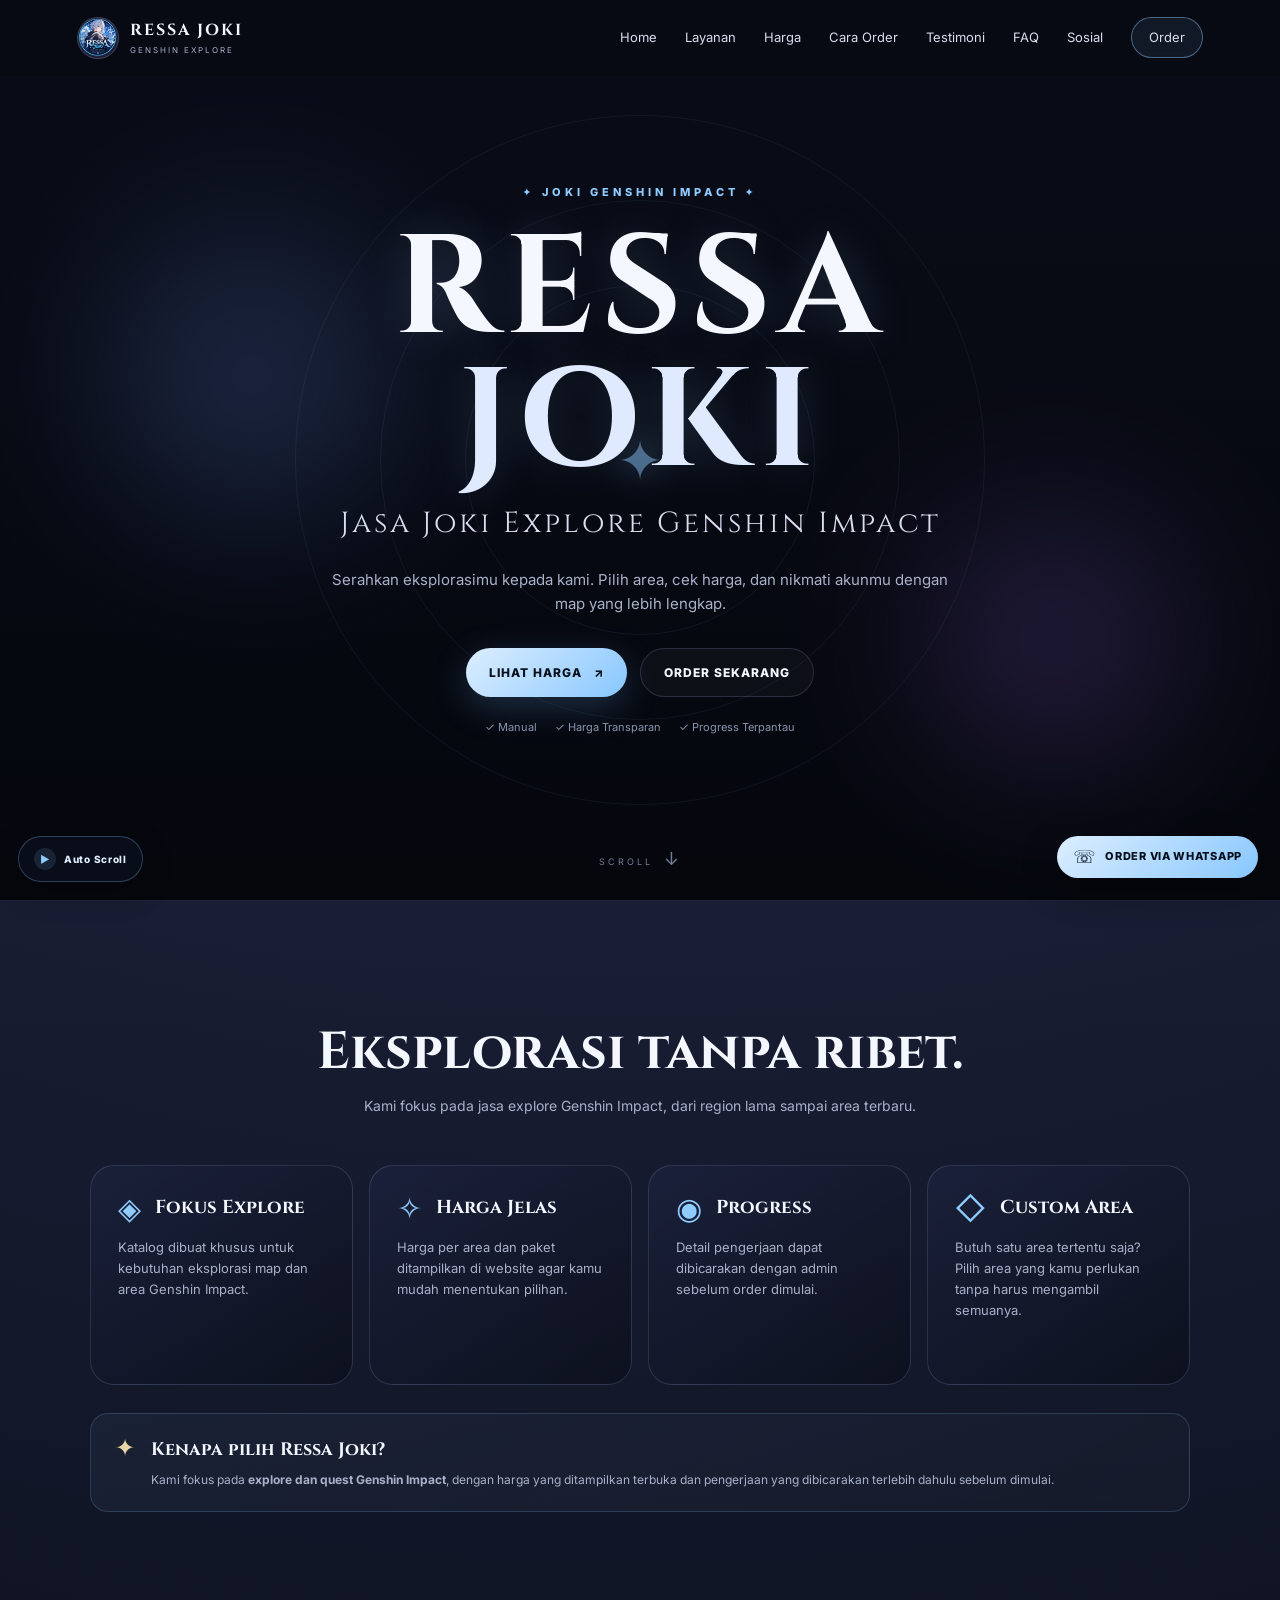
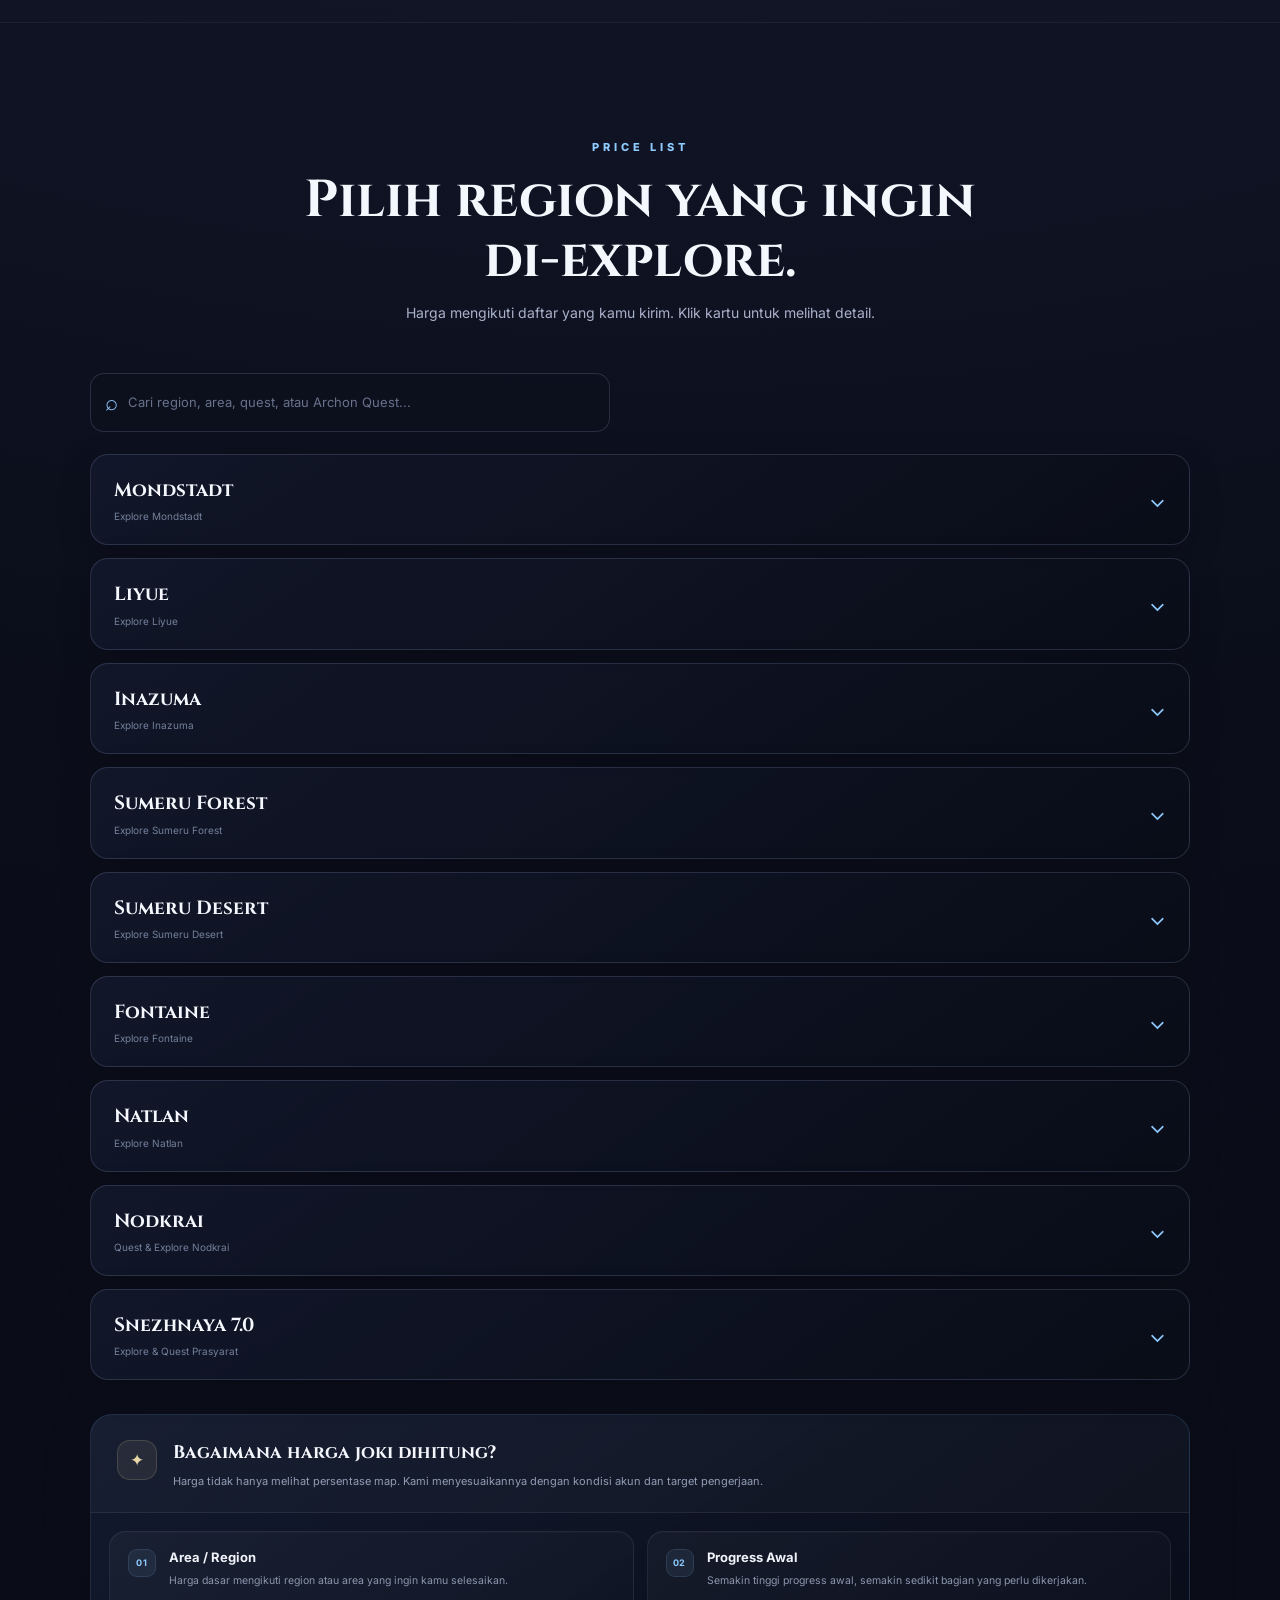
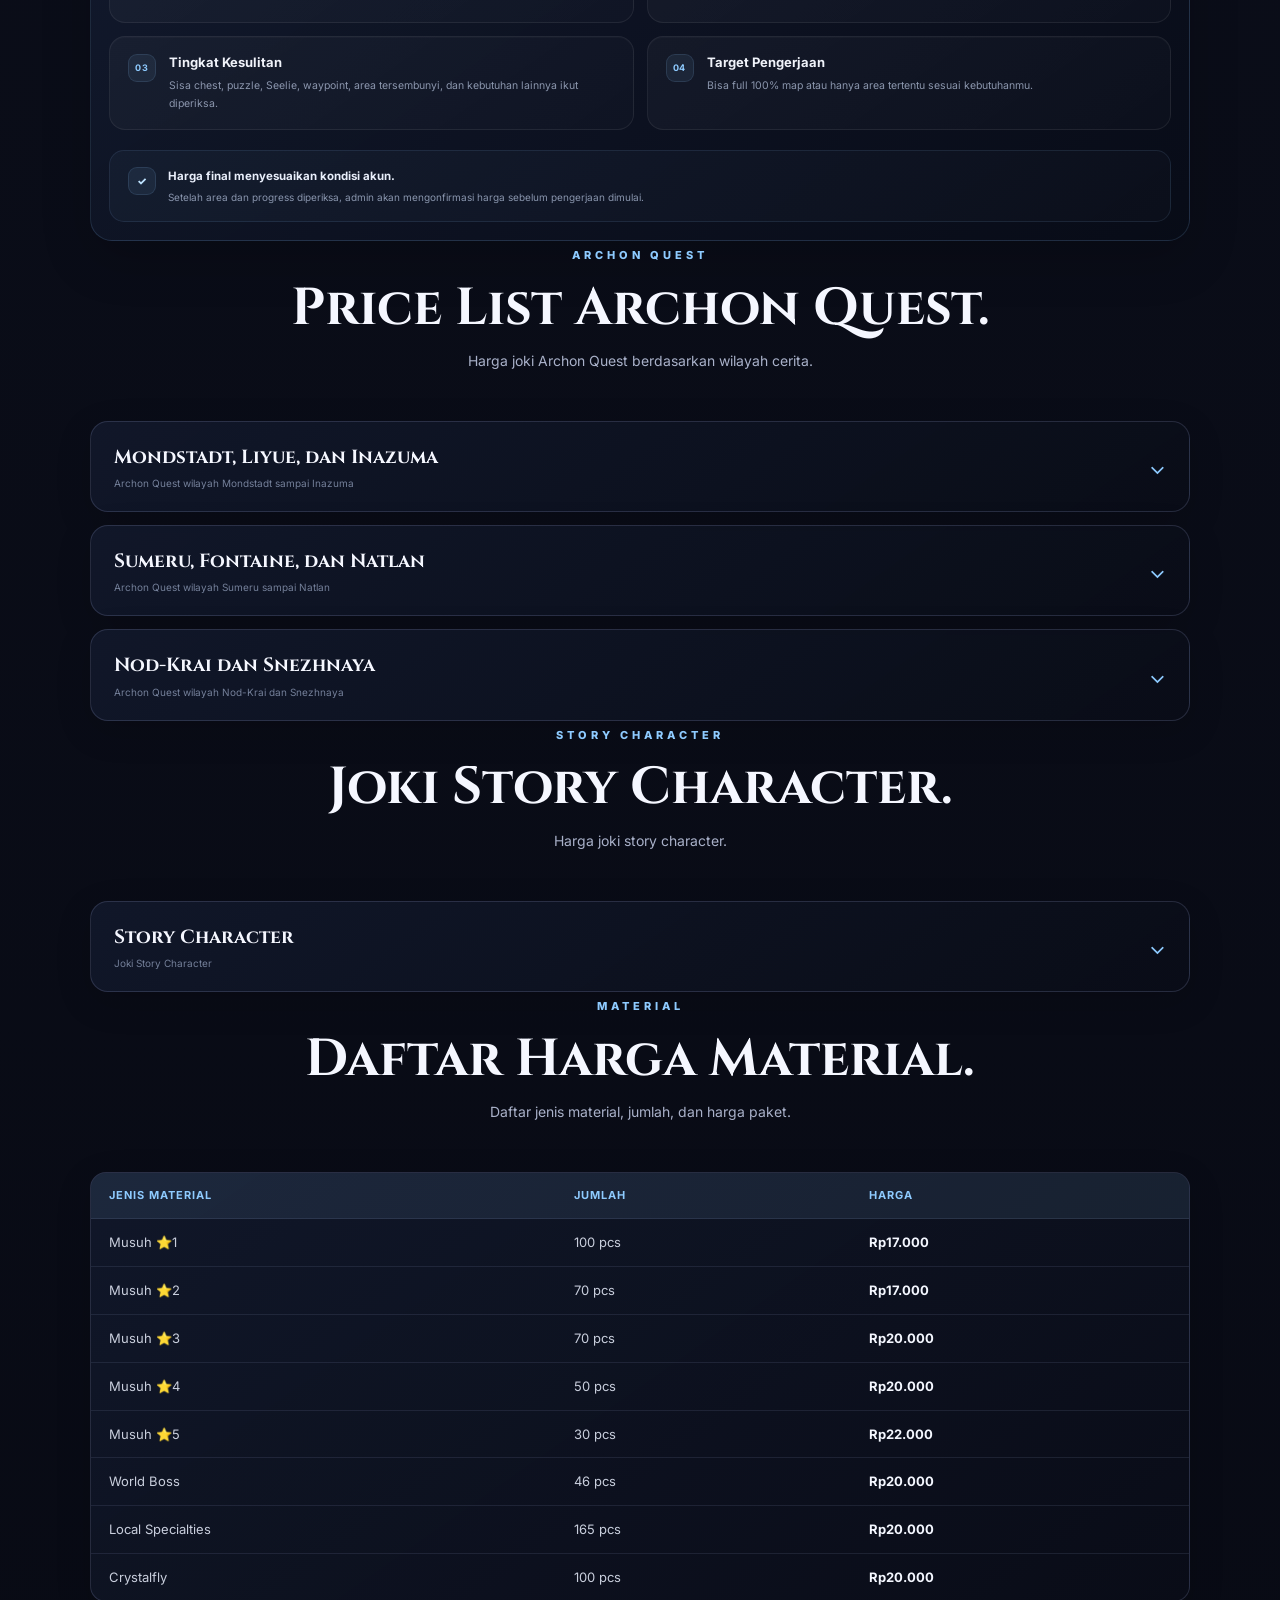
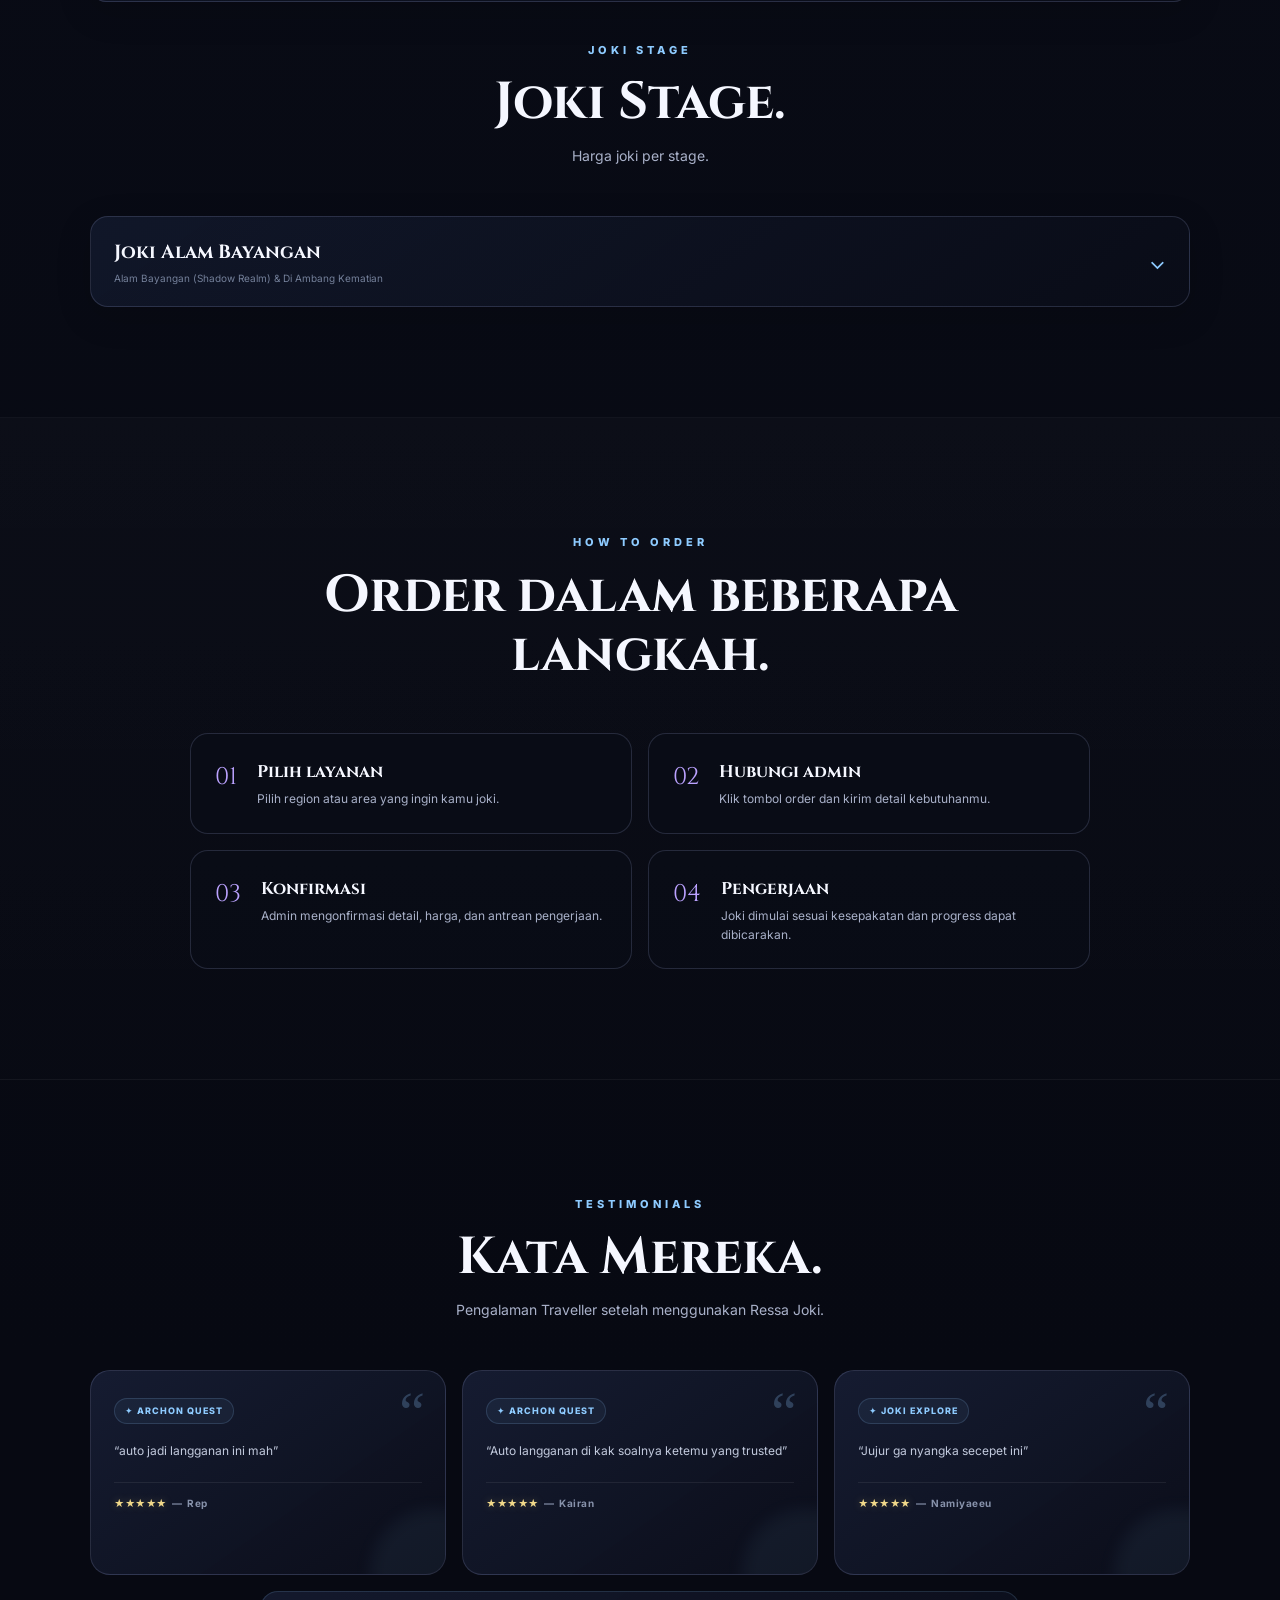
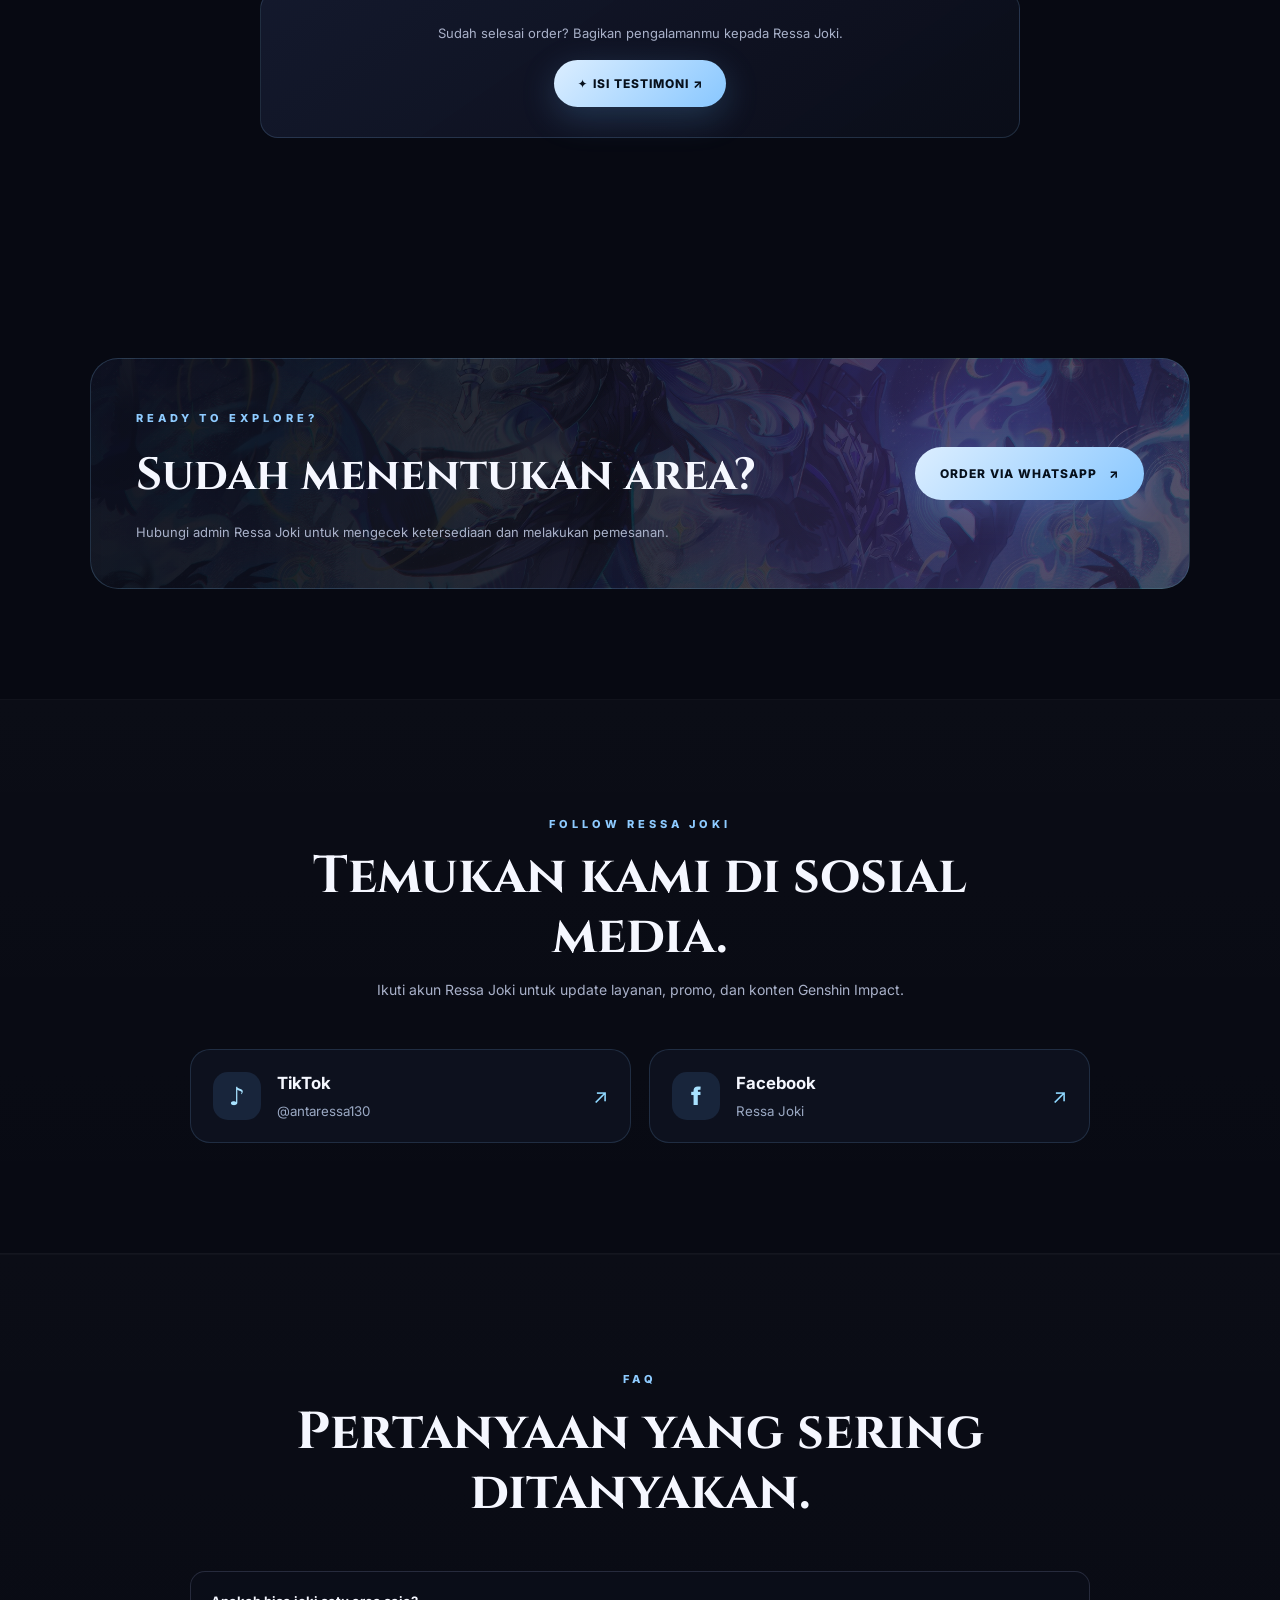
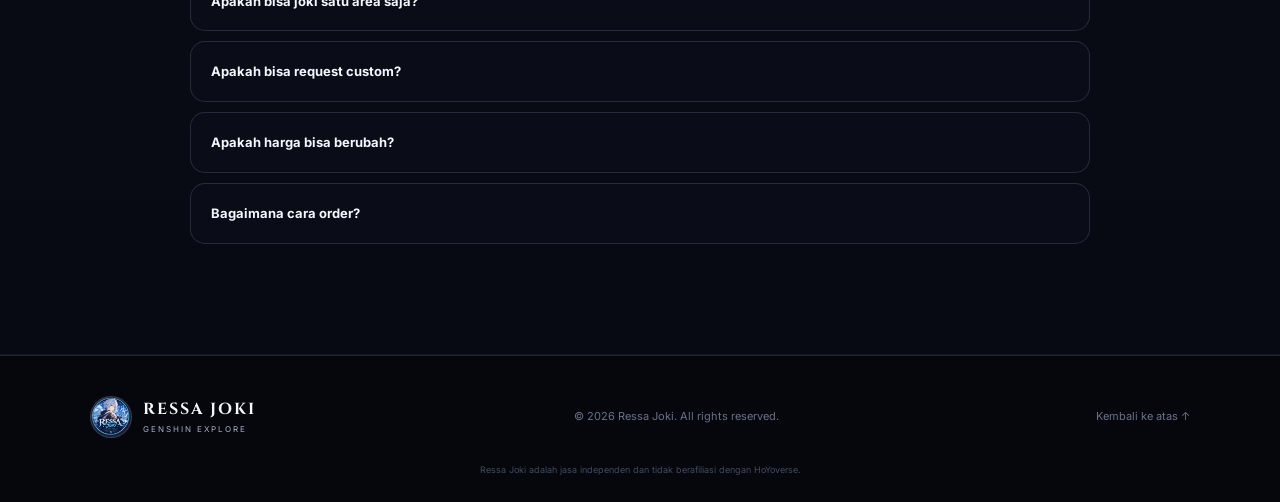
==== commit 0f34ae65: "Refresh script cache for Nodkrai grouping" ====
--- a/index.html
+++ b/index.html
@@ -315,6 +315,6 @@
     <span class="floating-wa-label">ORDER VIA WHATSAPP</span>
   </a>
   <div class="toast" id="toast"></div>
-  <script src="script.js?v=20261027"></script>
+  <script src="script.js?v=20261028"></script>
 </body>
 </html>
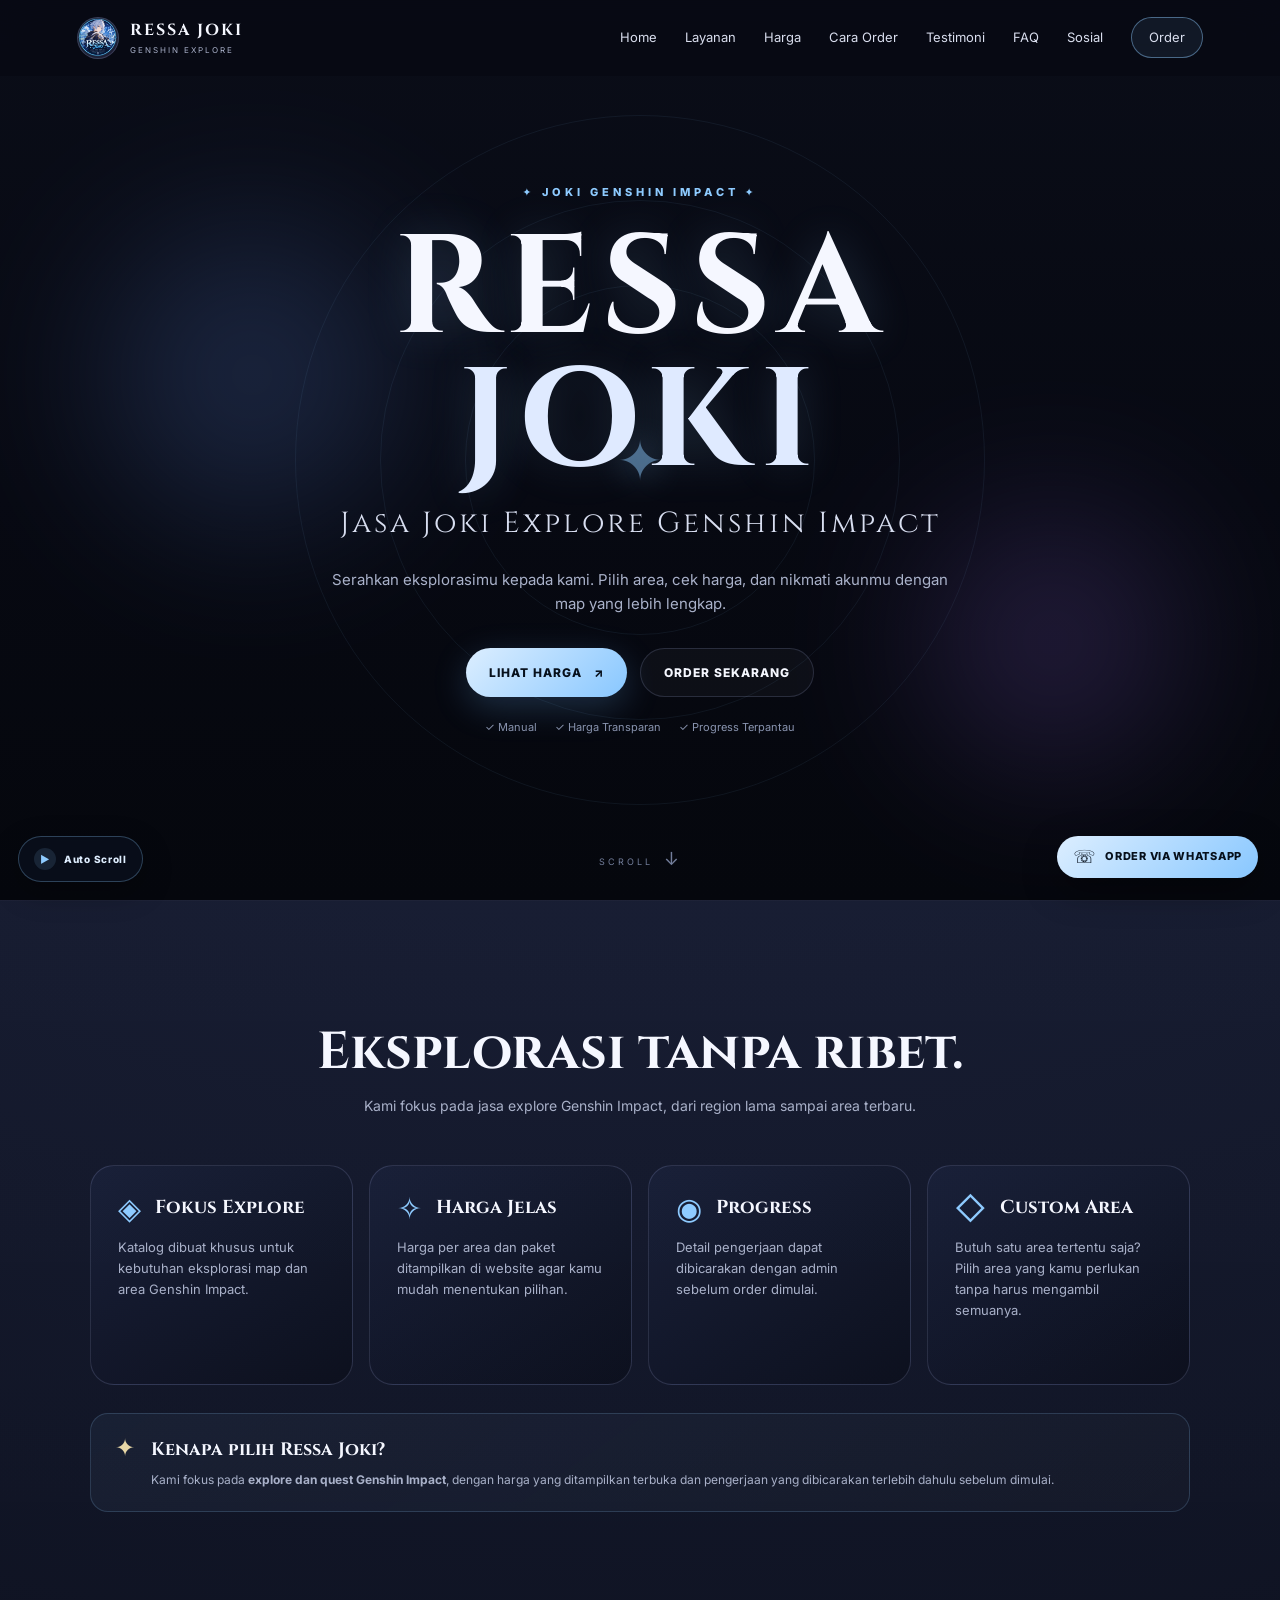
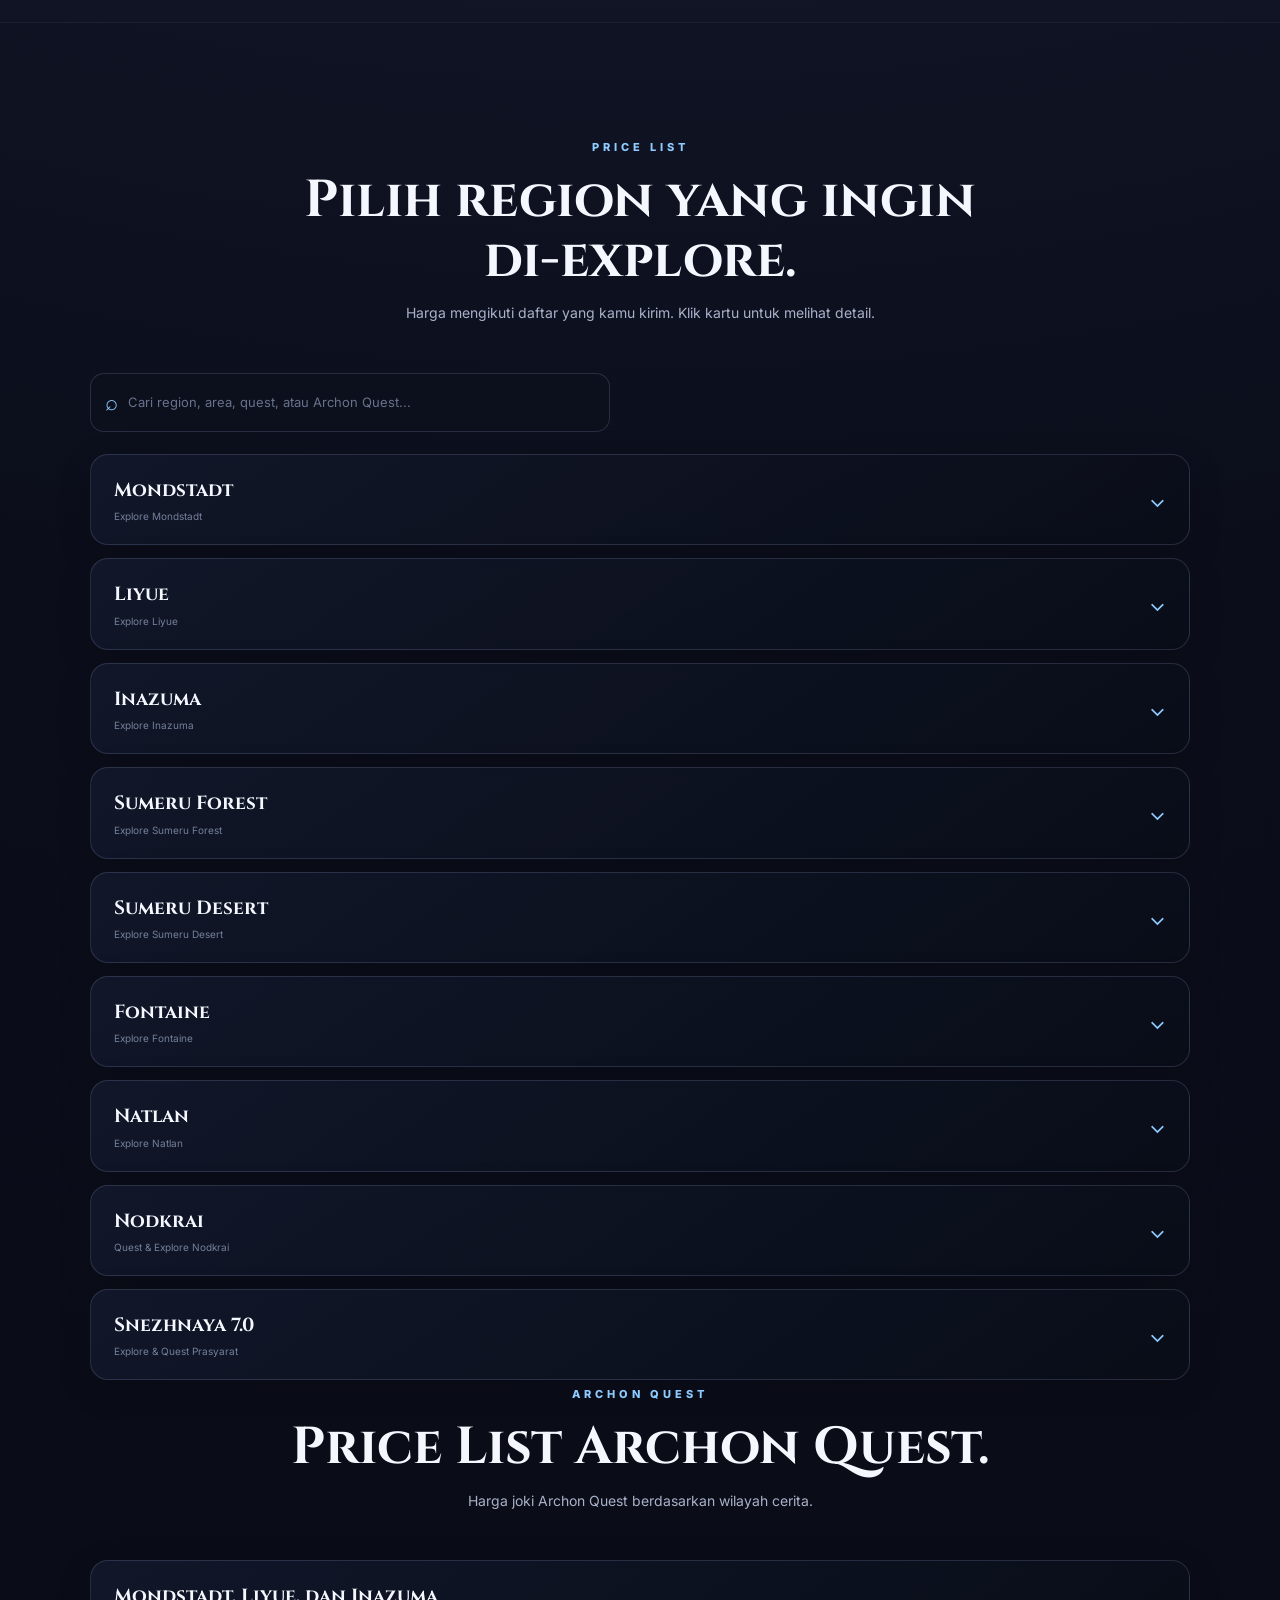
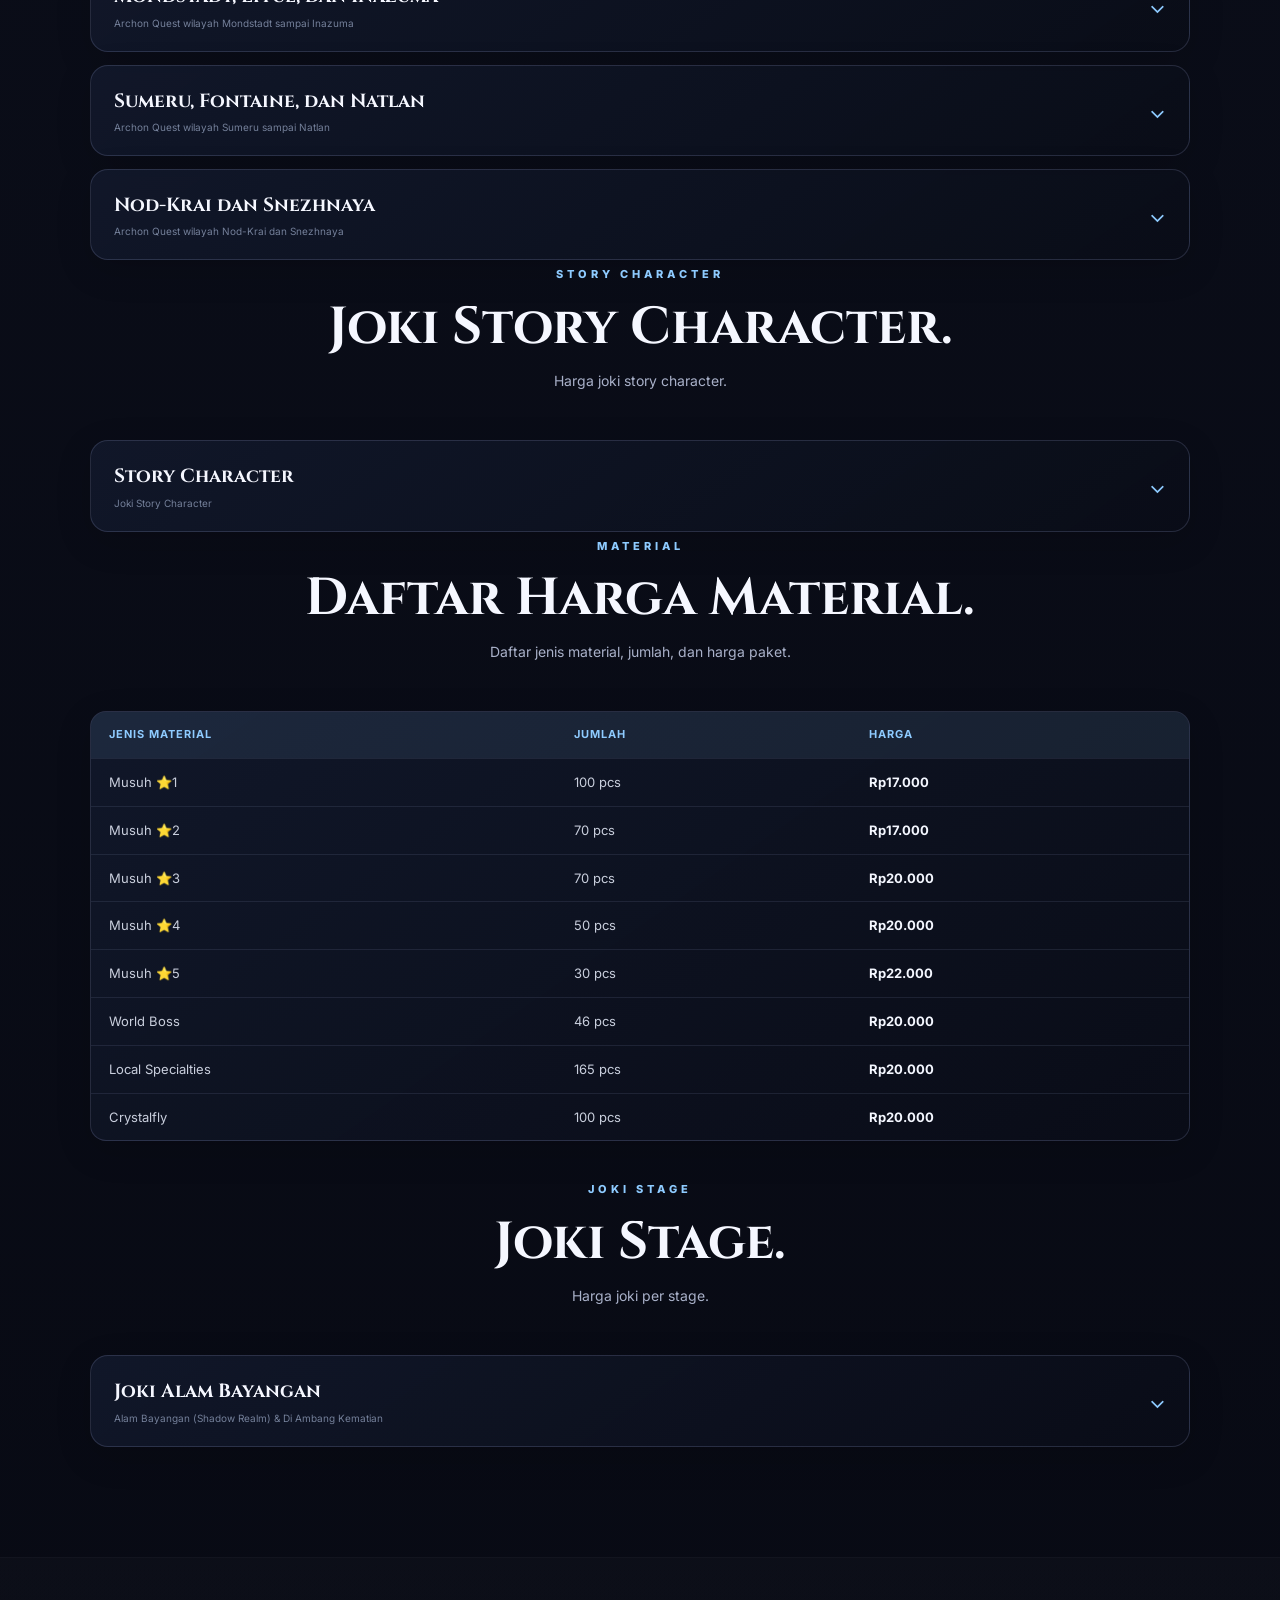
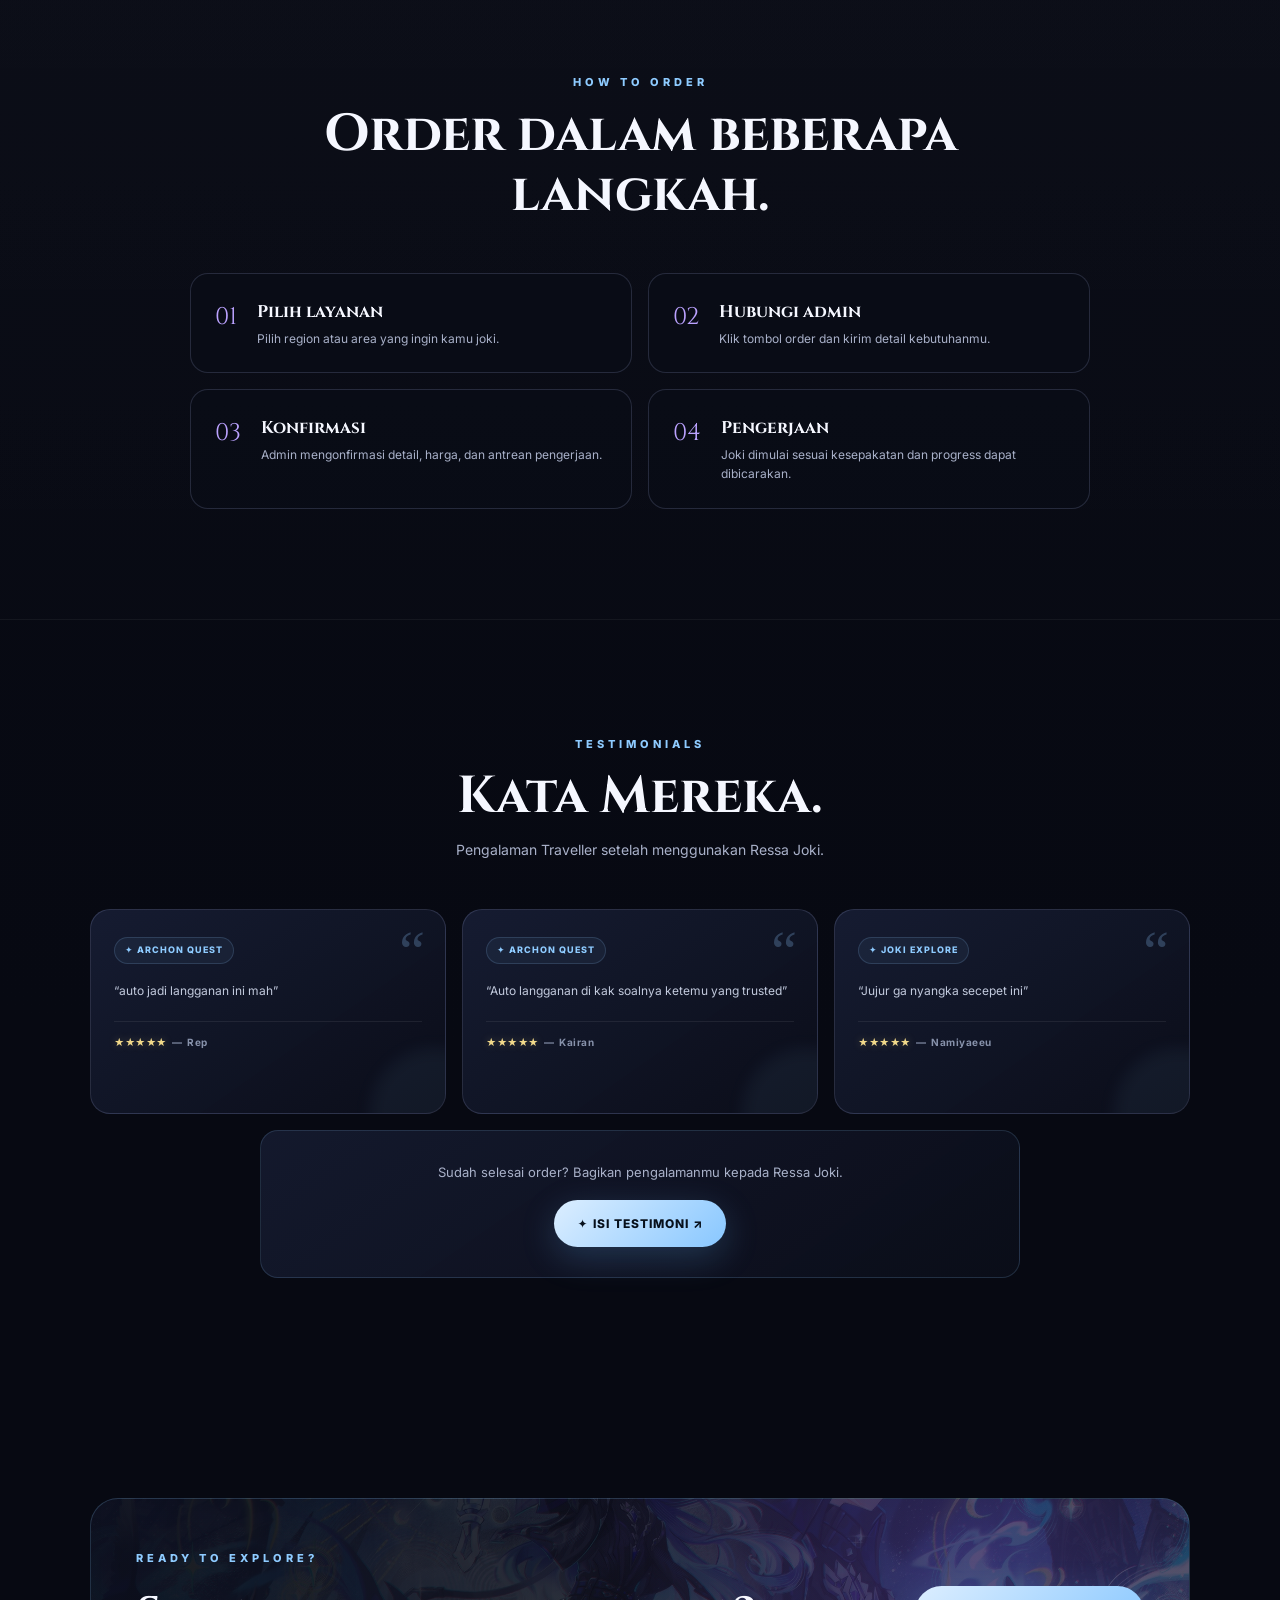
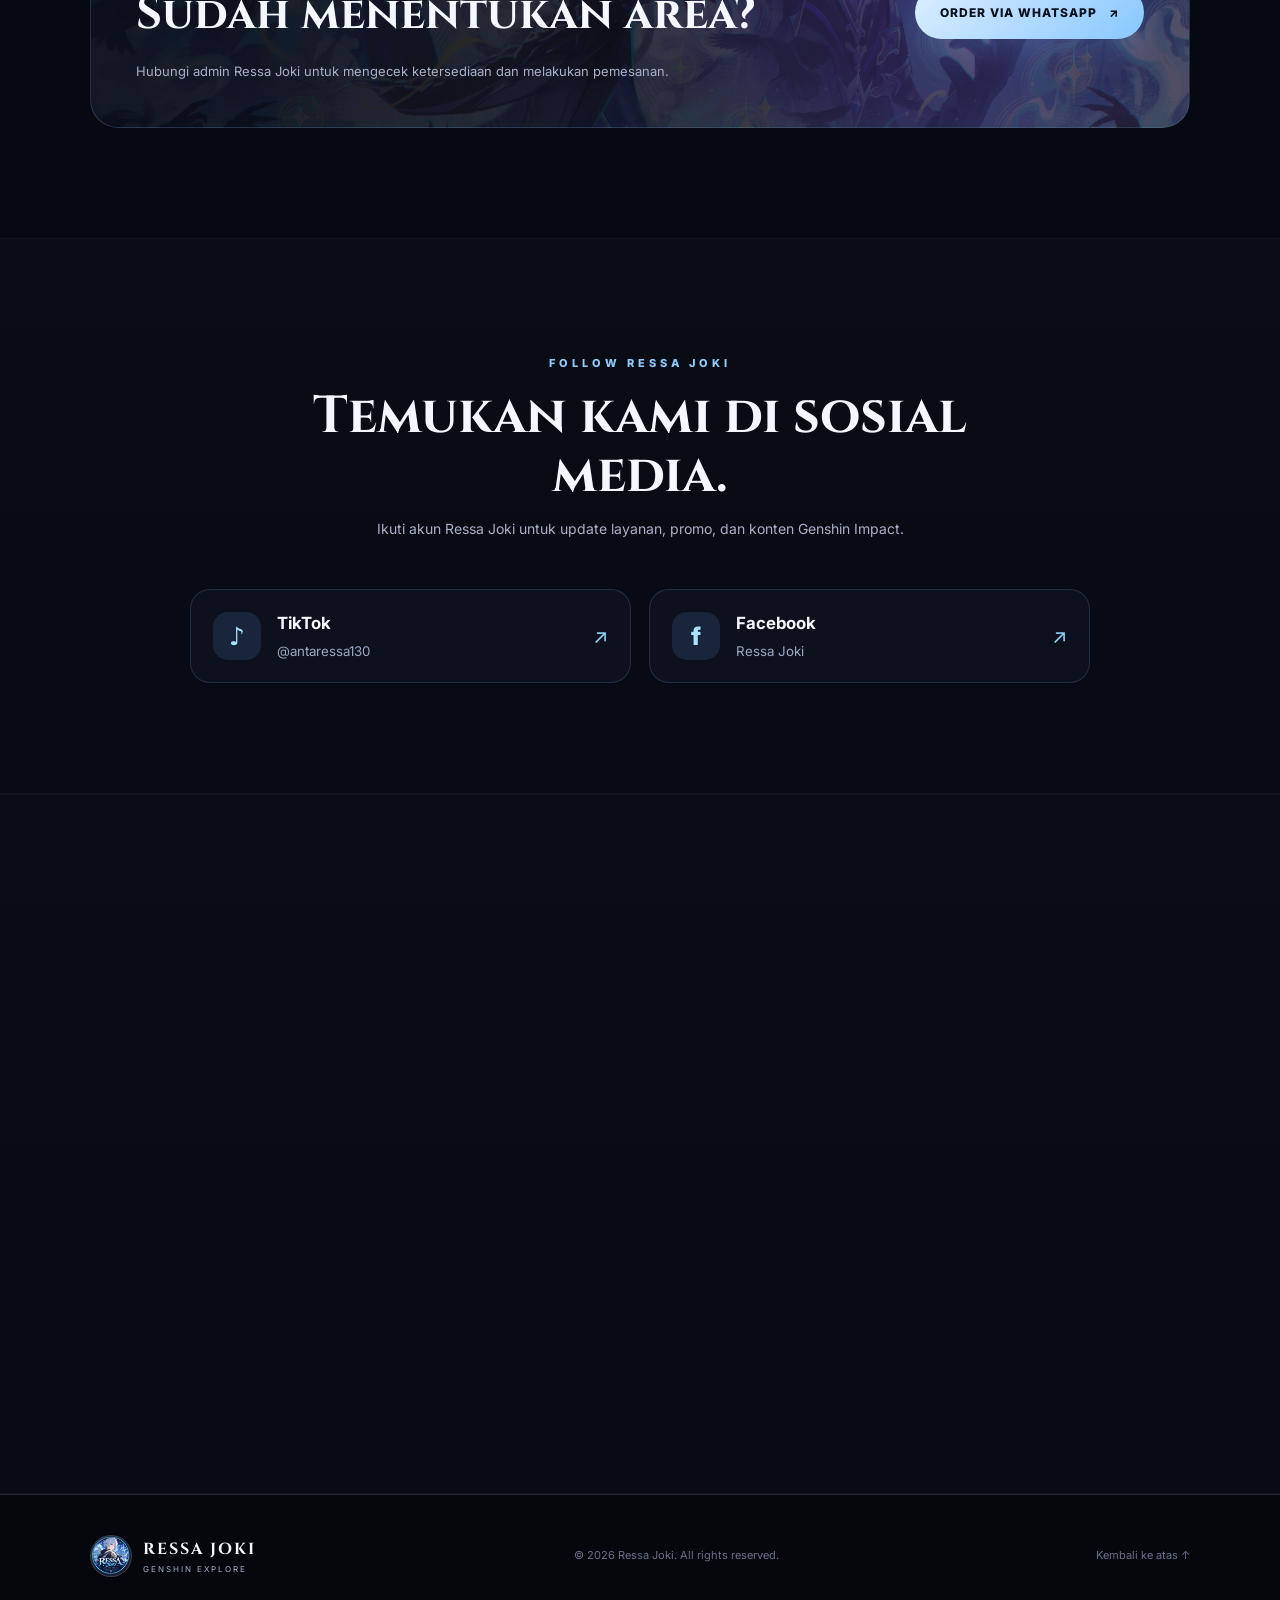
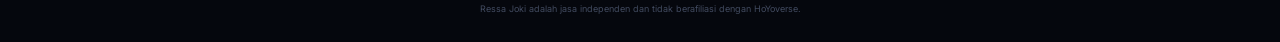
==== commit 92087d9f: "Remove how joki prices are calculated section" ====
--- a/index.html
+++ b/index.html
@@ -144,31 +144,6 @@
 
       <div id="priceList" class="price-list"></div>
 
-      <div class="price-info reveal">
-        <div class="price-info-head">
-          <span class="price-info-icon">✦</span>
-          <div>
-            <strong>Bagaimana harga joki dihitung?</strong>
-            <p>Harga tidak hanya melihat persentase map. Kami menyesuaikannya dengan kondisi akun dan target pengerjaan.</p>
-          </div>
-        </div>
-
-        <div class="price-info-grid">
-          <div><b>01</b><span><strong>Area / Region</strong><small>Harga dasar mengikuti region atau area yang ingin kamu selesaikan.</small></span></div>
-          <div><b>02</b><span><strong>Progress Awal</strong><small>Semakin tinggi progress awal, semakin sedikit bagian yang perlu dikerjakan.</small></span></div>
-          <div><b>03</b><span><strong>Tingkat Kesulitan</strong><small>Sisa chest, puzzle, Seelie, waypoint, area tersembunyi, dan kebutuhan lainnya ikut diperiksa.</small></span></div>
-          <div><b>04</b><span><strong>Target Pengerjaan</strong><small>Bisa full 100% map atau hanya area tertentu sesuai kebutuhanmu.</small></span></div>
-        </div>
-
-        <div class="price-info-note">
-          <span class="price-info-note-icon">✓</span>
-          <div>
-            <strong>Harga final menyesuaikan kondisi akun.</strong>
-            <p>Setelah area dan progress diperiksa, admin akan mengonfirmasi harga sebelum pengerjaan dimulai.</p>
-          </div>
-        </div>
-      </div>
-
       <div class="section-heading quest-price-heading reveal">
         <span class="section-kicker">ARCHON QUEST</span>
         <h2>Price List Archon Quest.</h2>
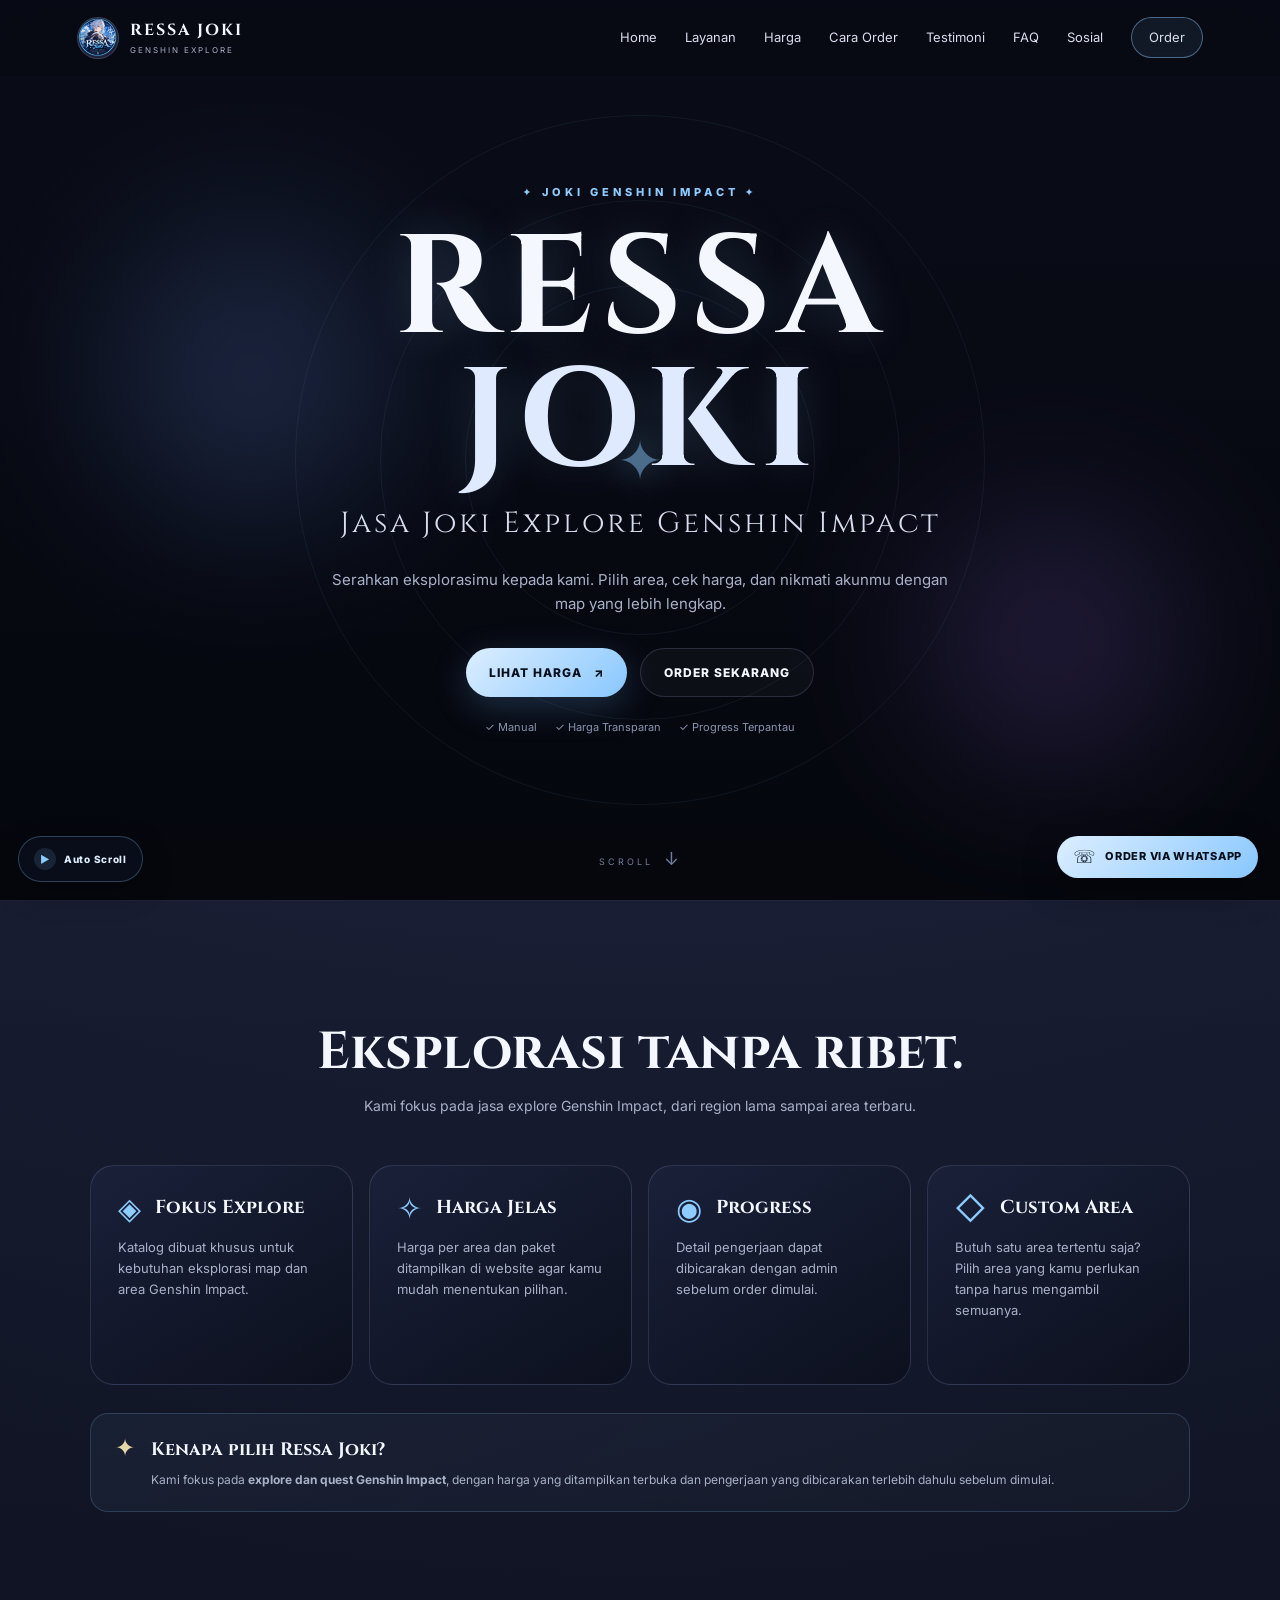
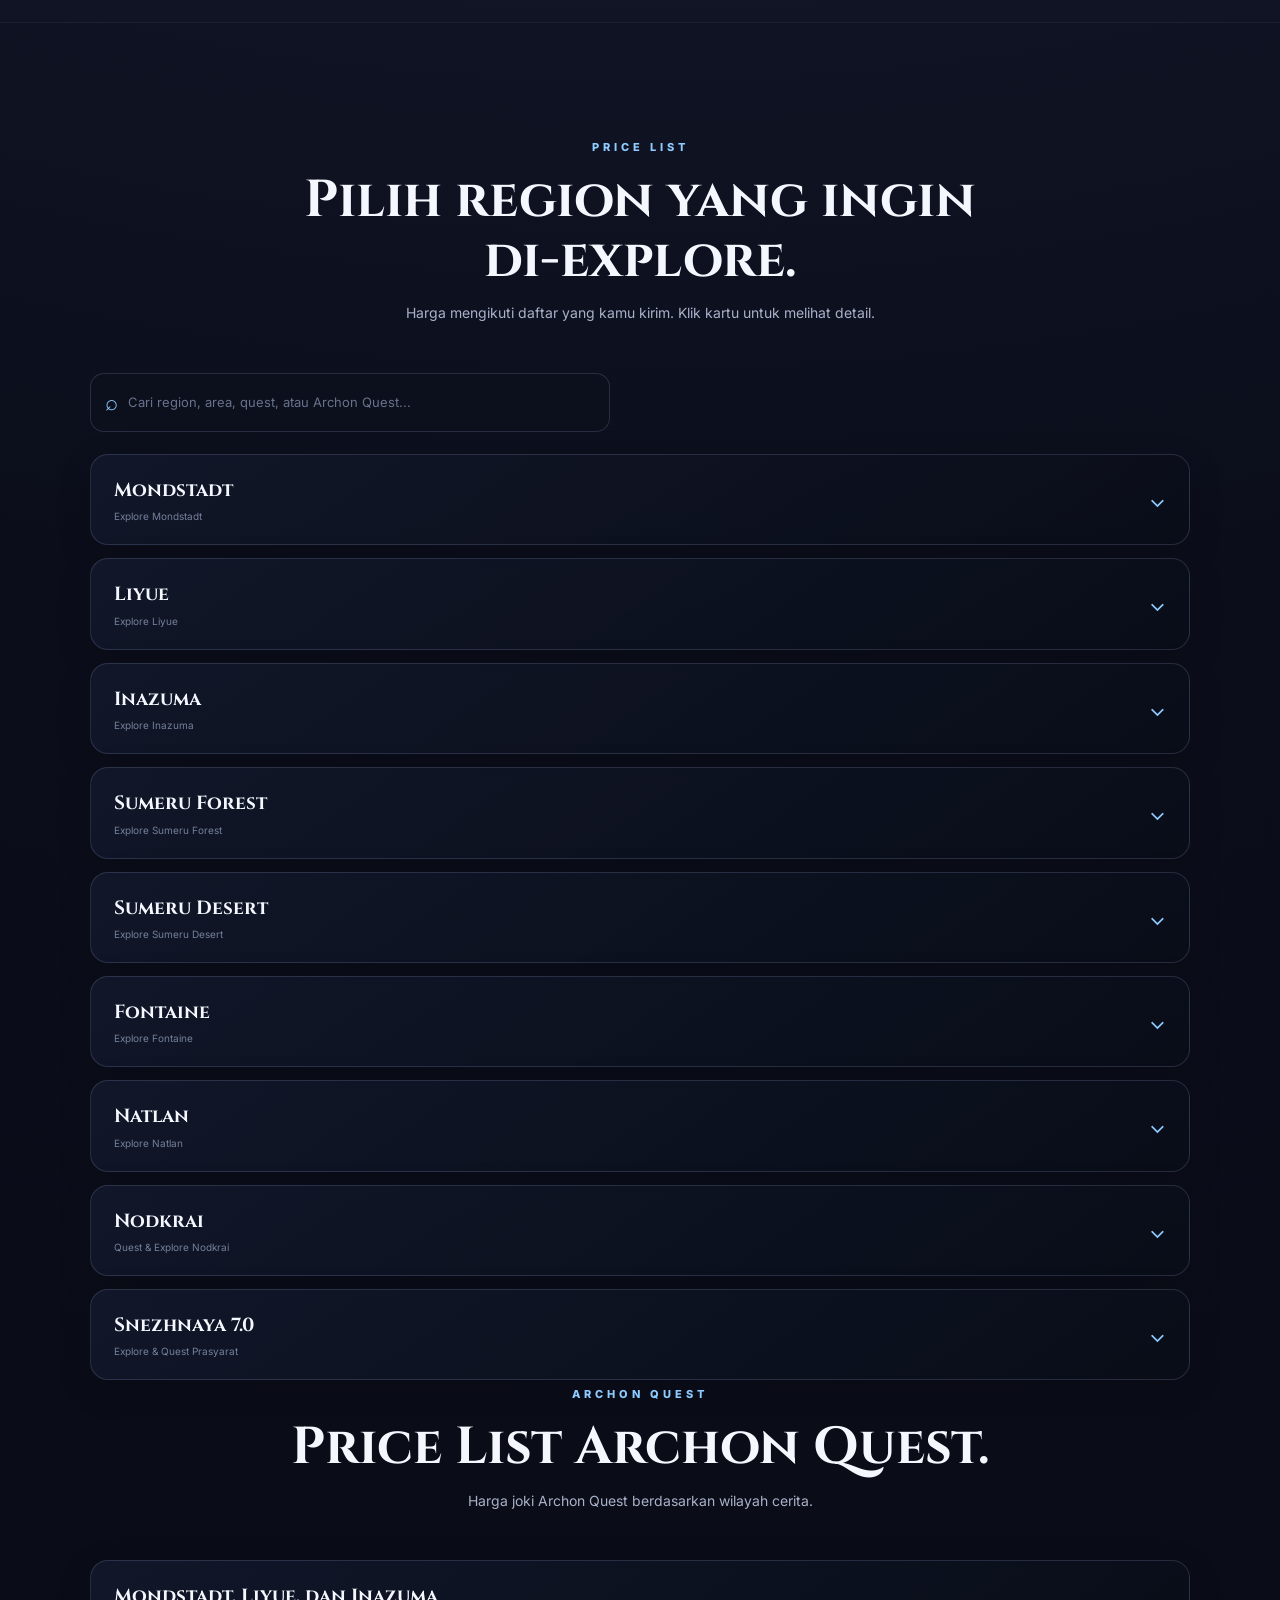
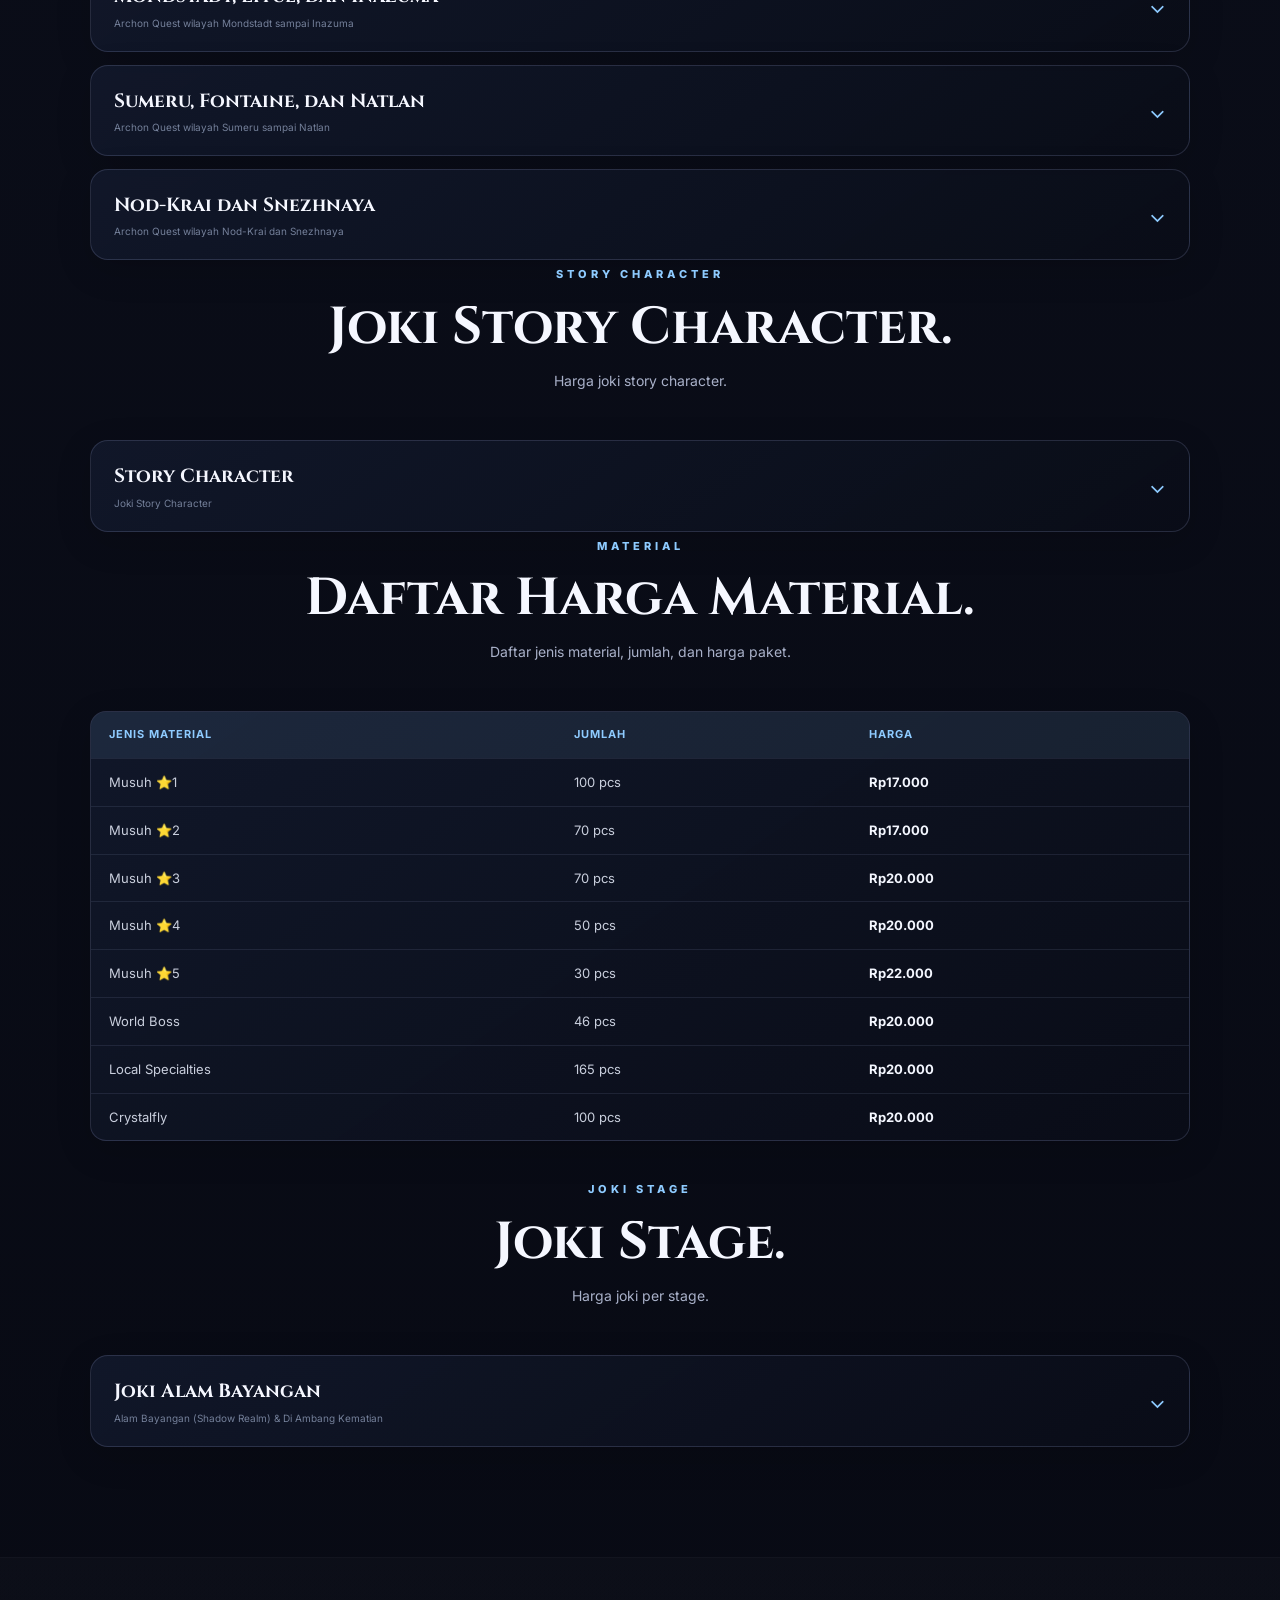
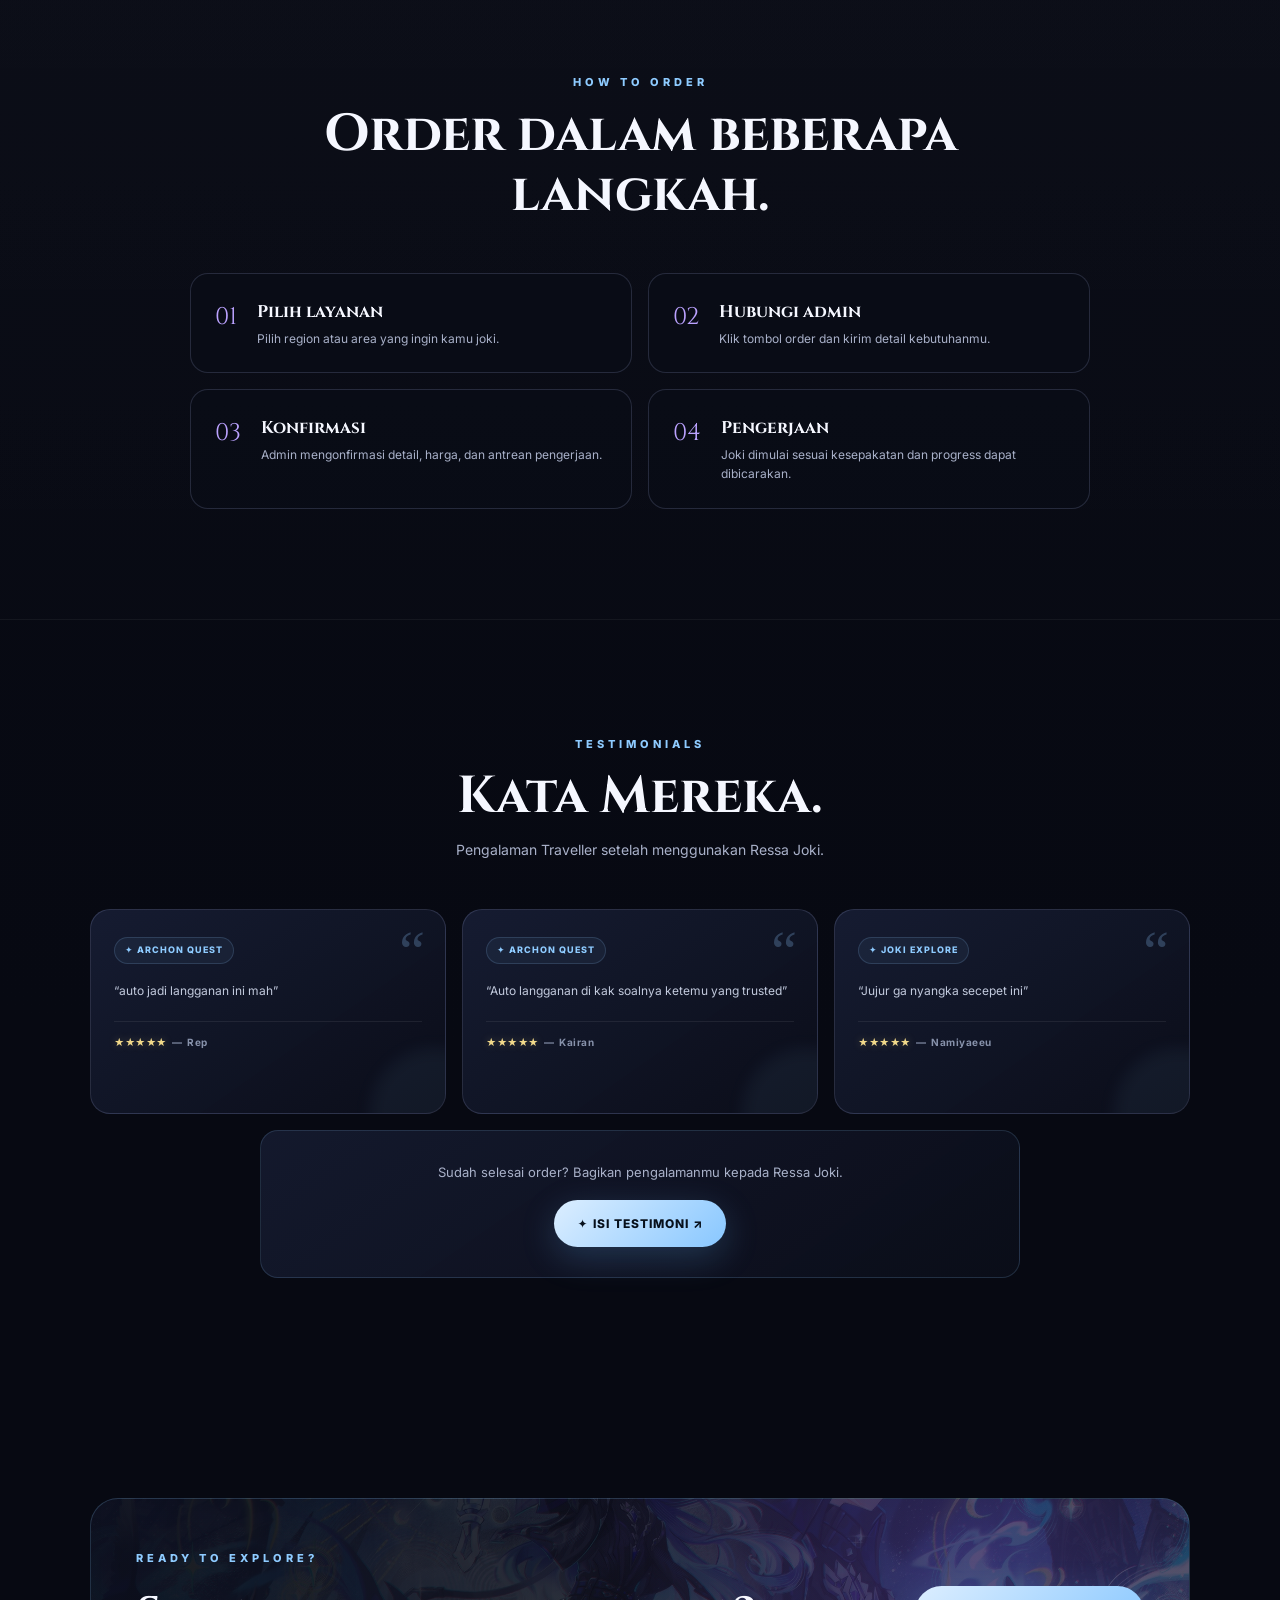
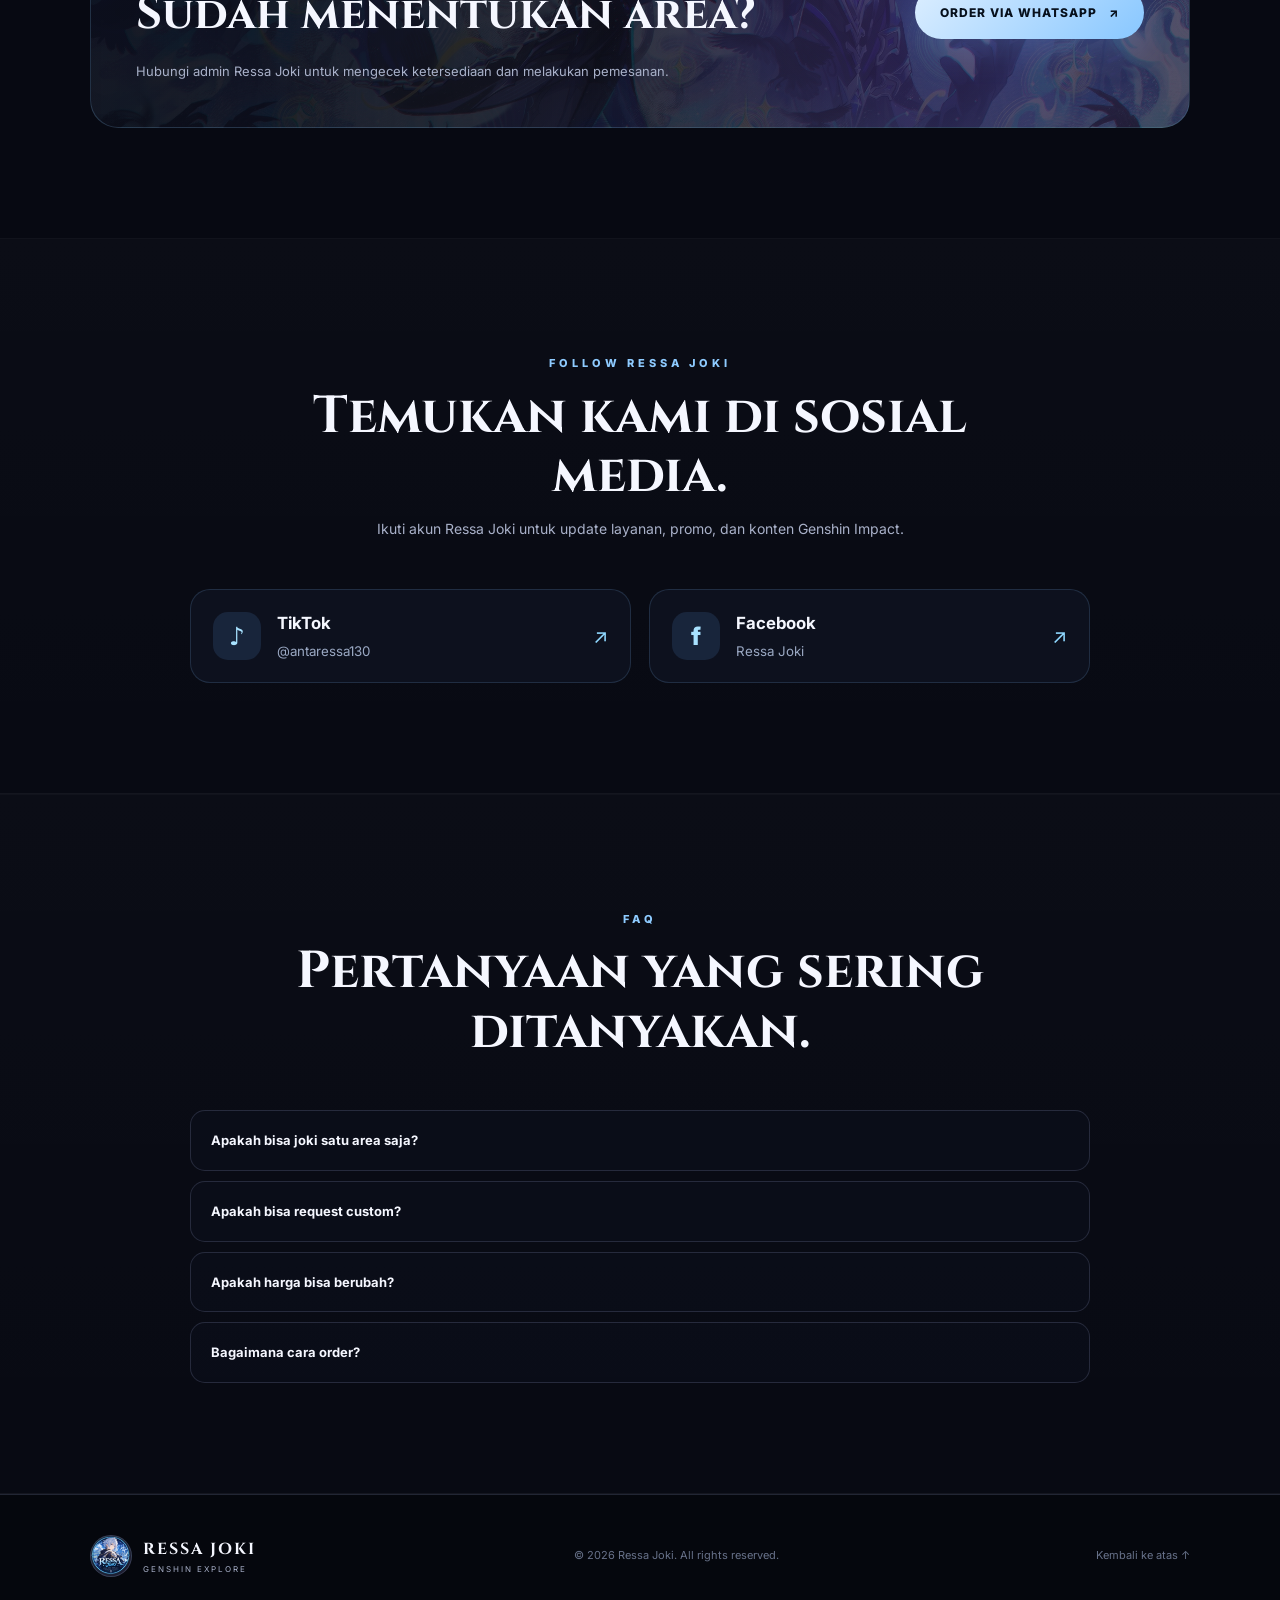
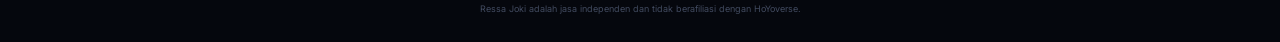
==== commit 1fb467a2: "Refresh script cache for Archon Quest price update" ====
--- a/index.html
+++ b/index.html
@@ -290,6 +290,6 @@
     <span class="floating-wa-label">ORDER VIA WHATSAPP</span>
   </a>
   <div class="toast" id="toast"></div>
-  <script src="script.js?v=20261028"></script>
+  <script src="script.js?v=20261029"></script>
 </body>
 </html>
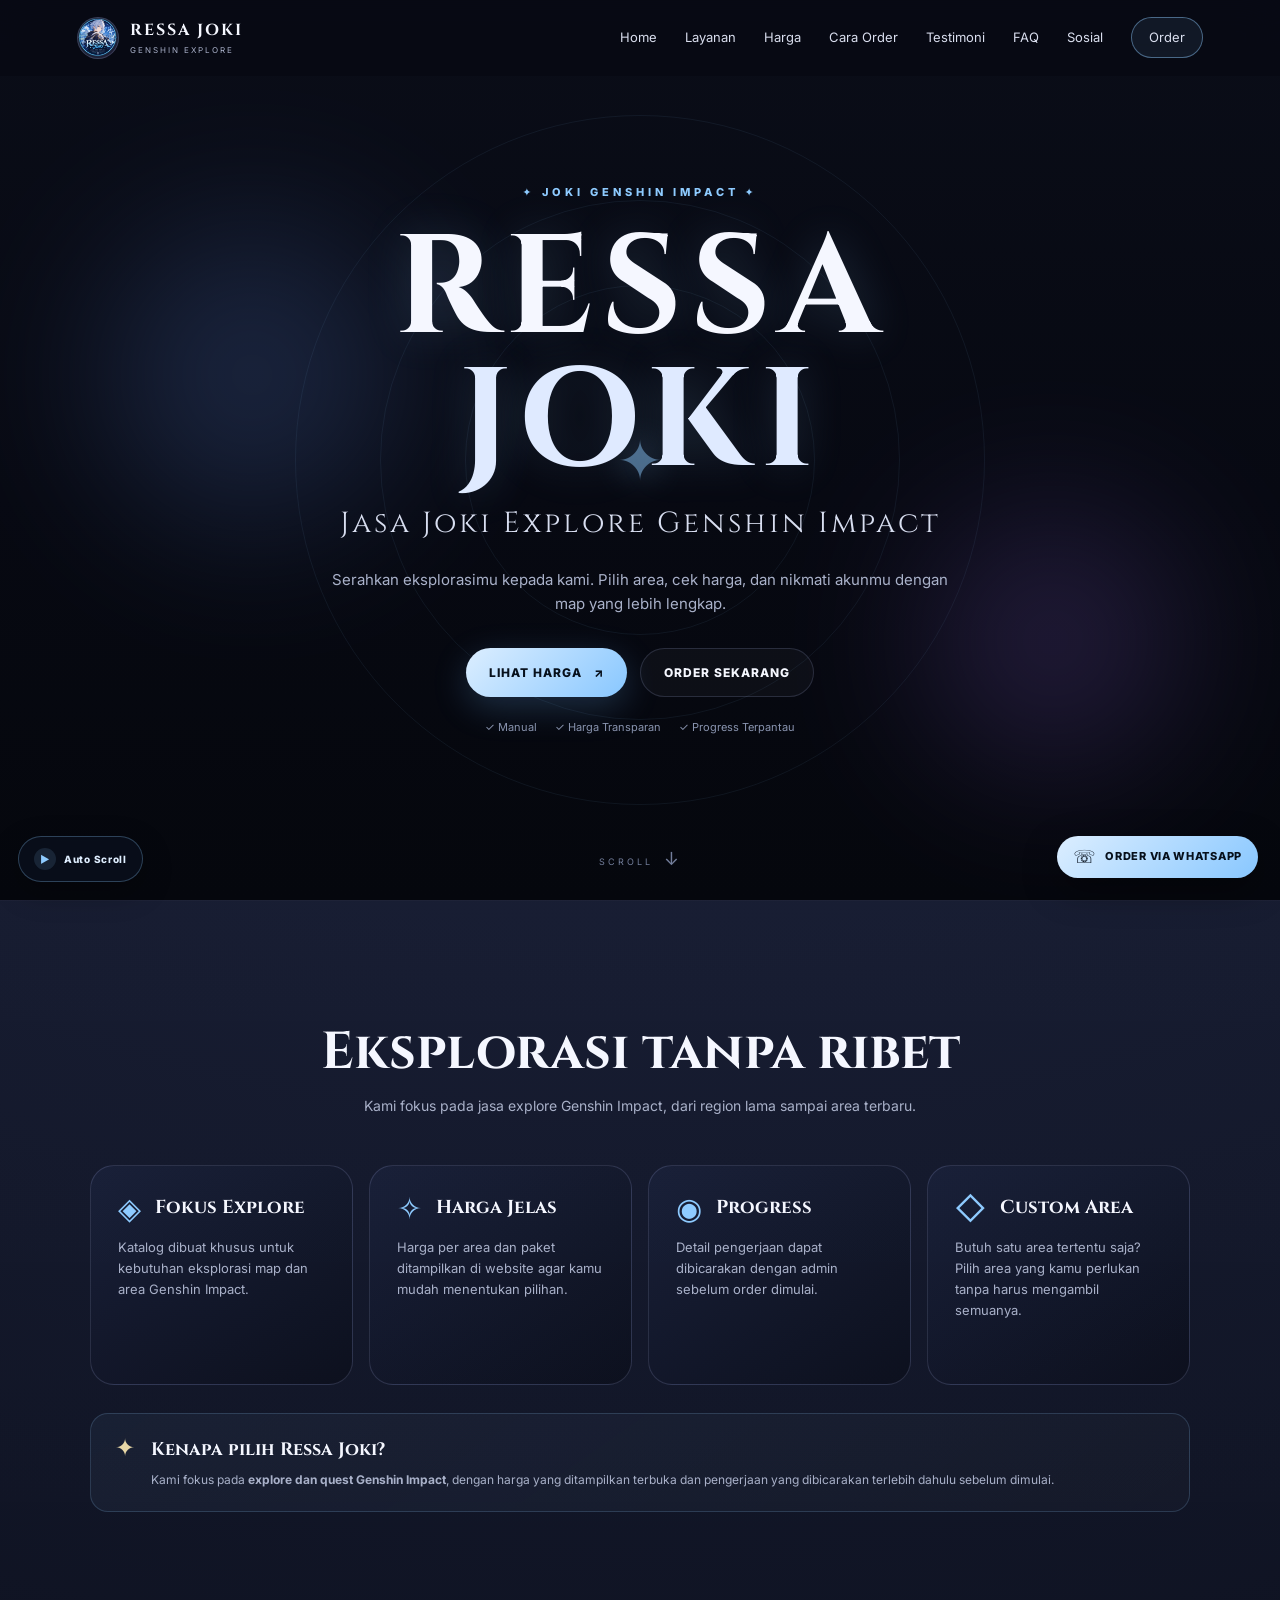
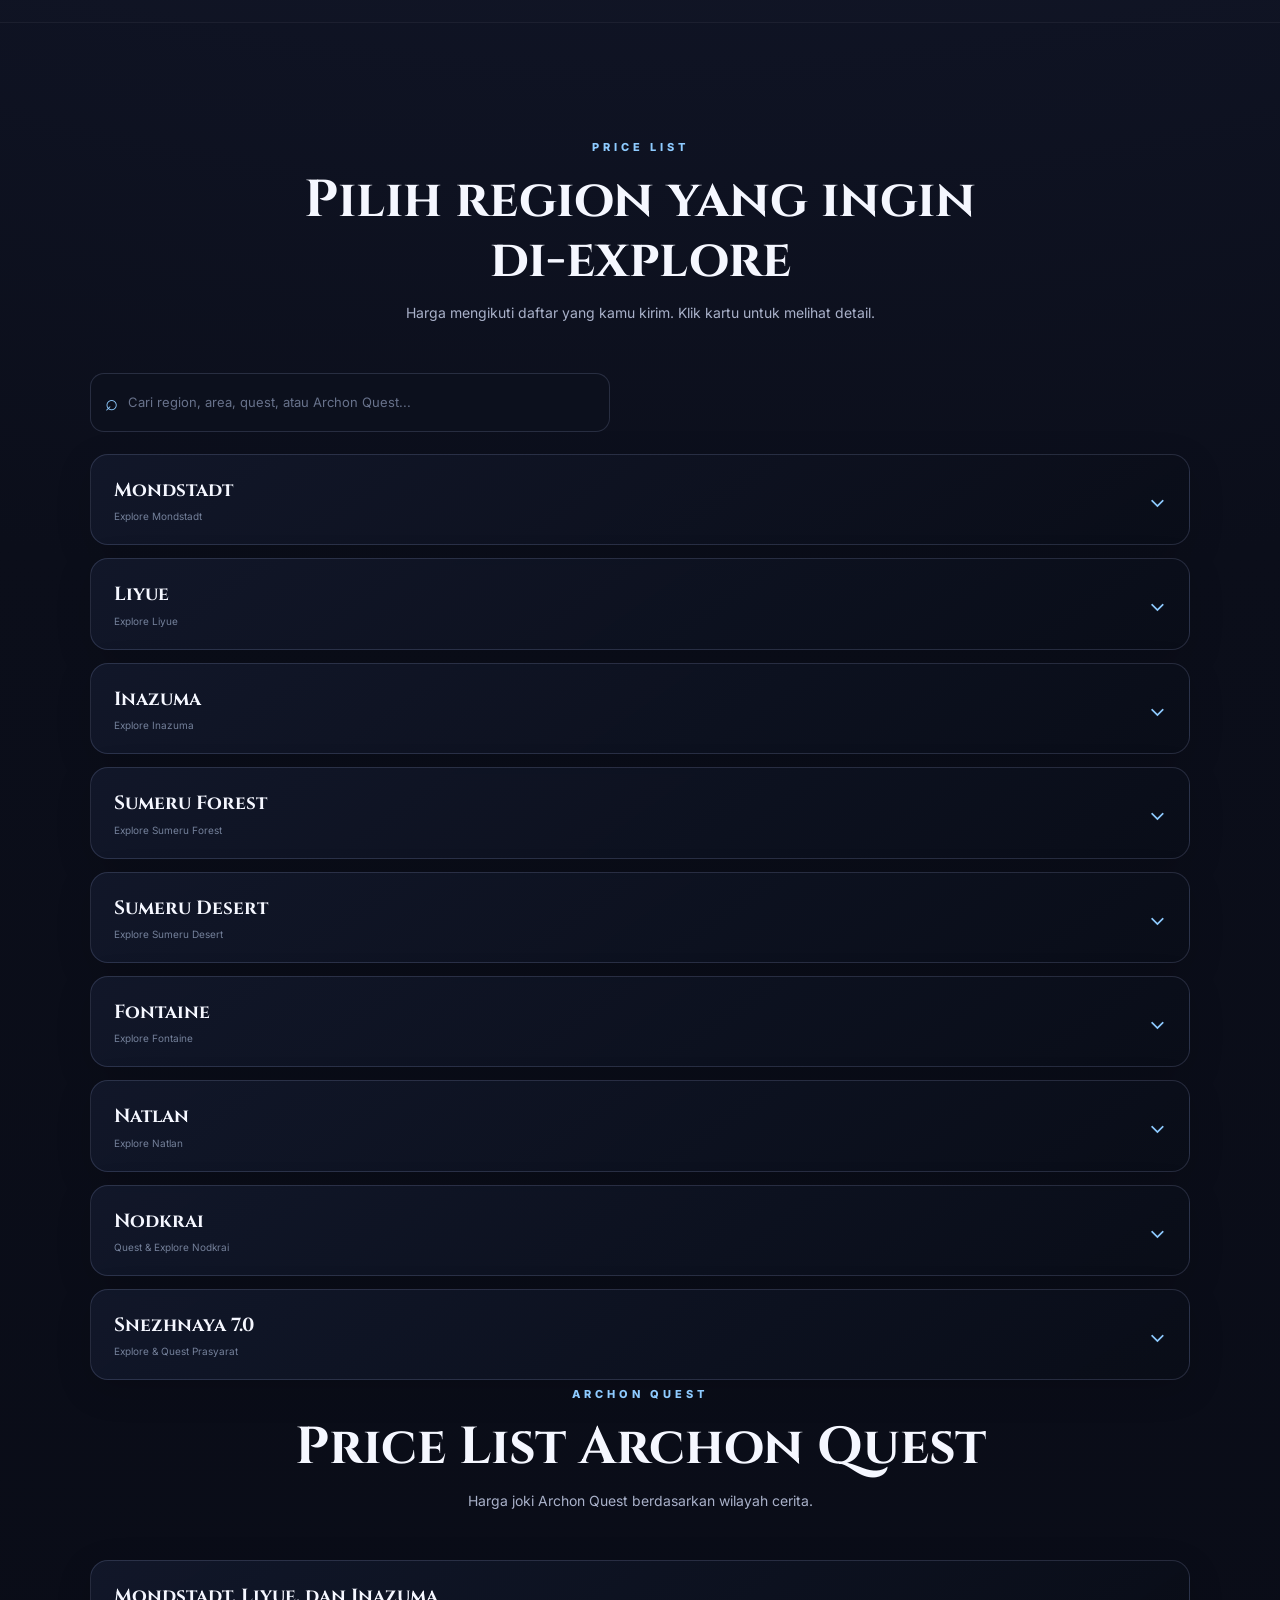
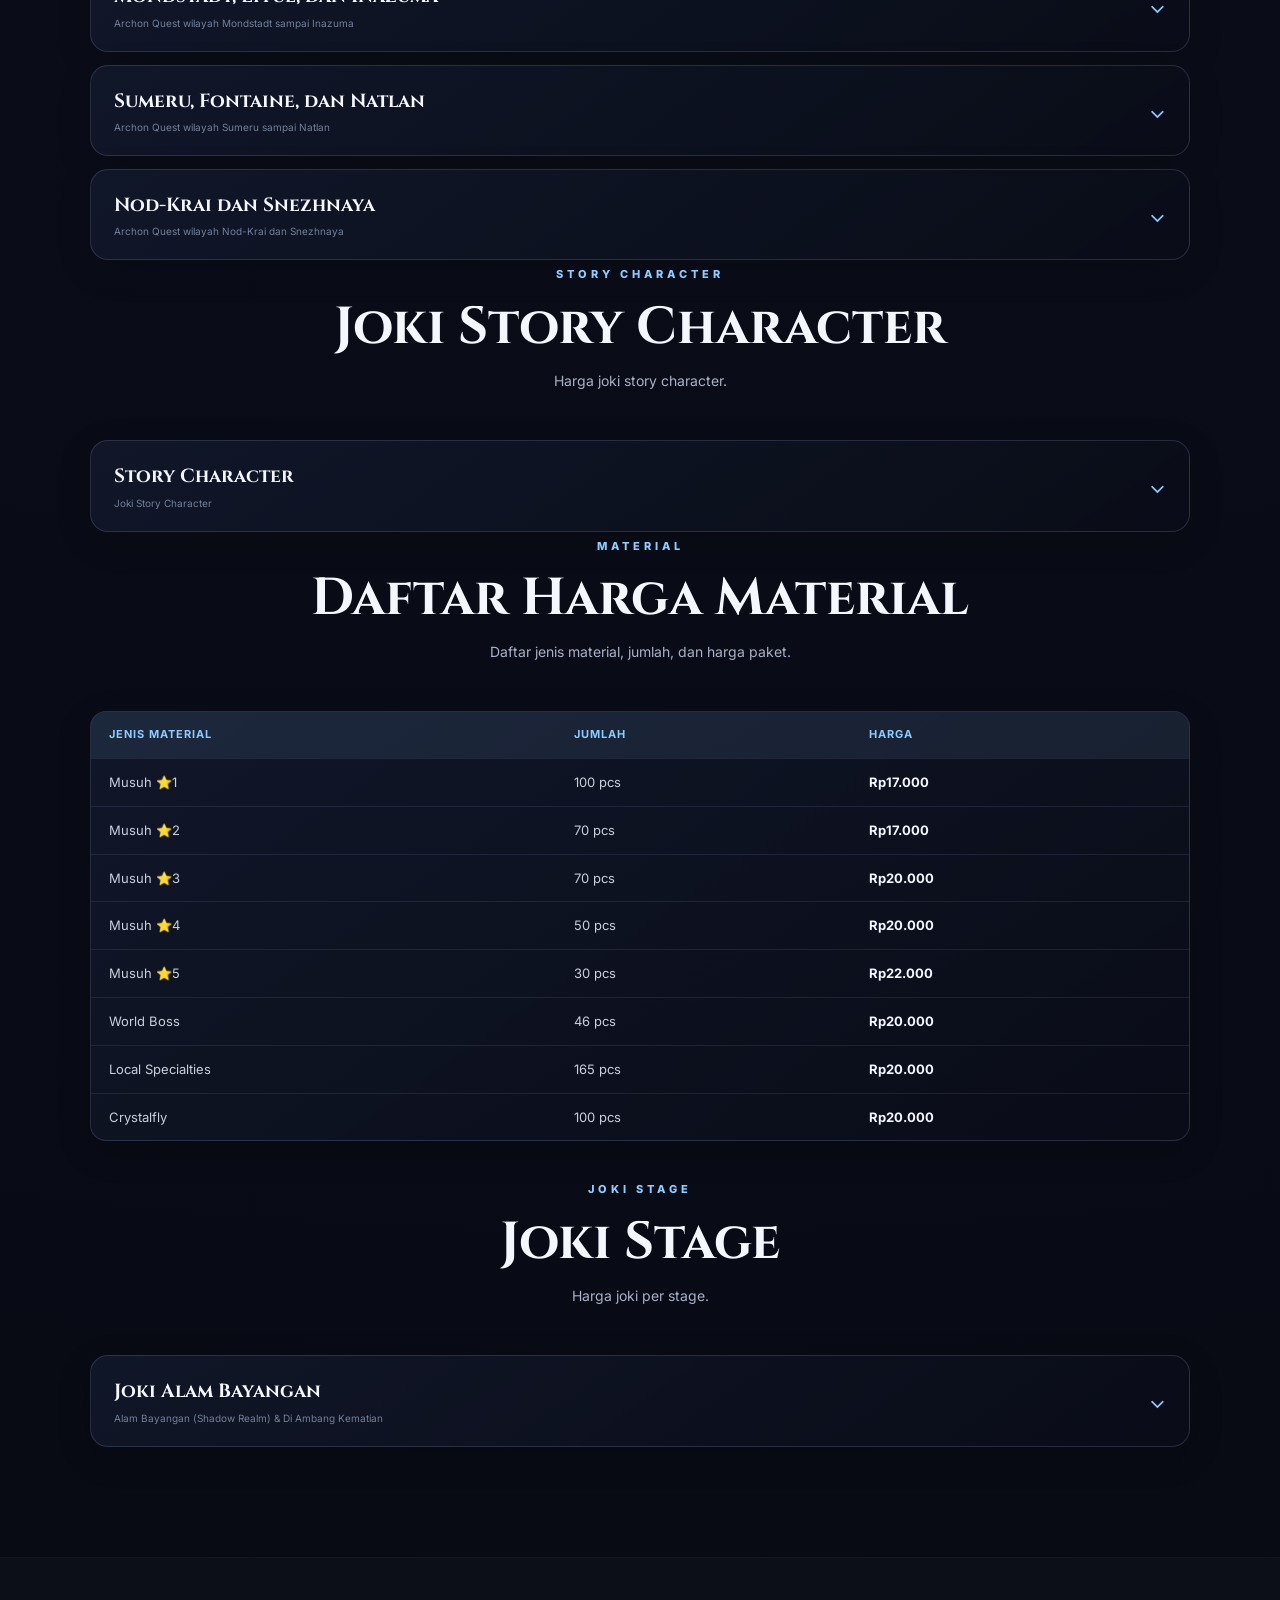
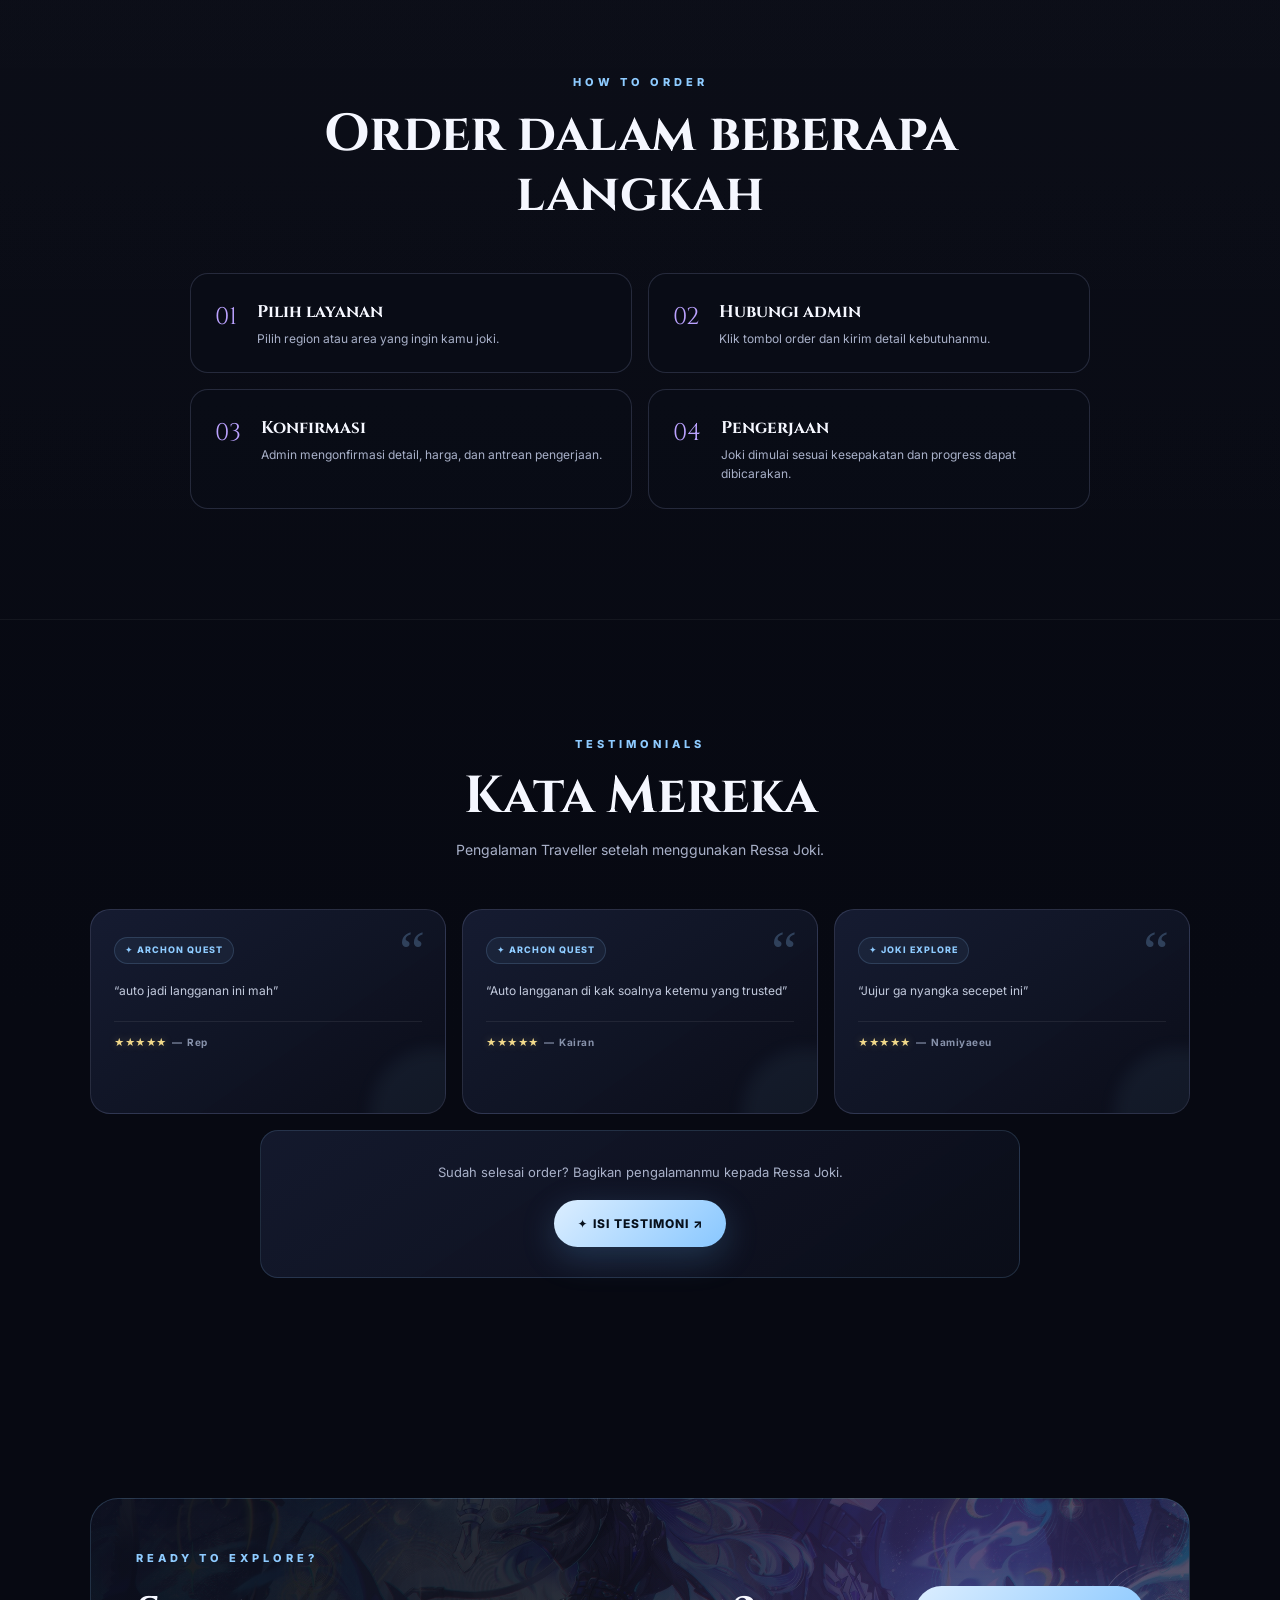
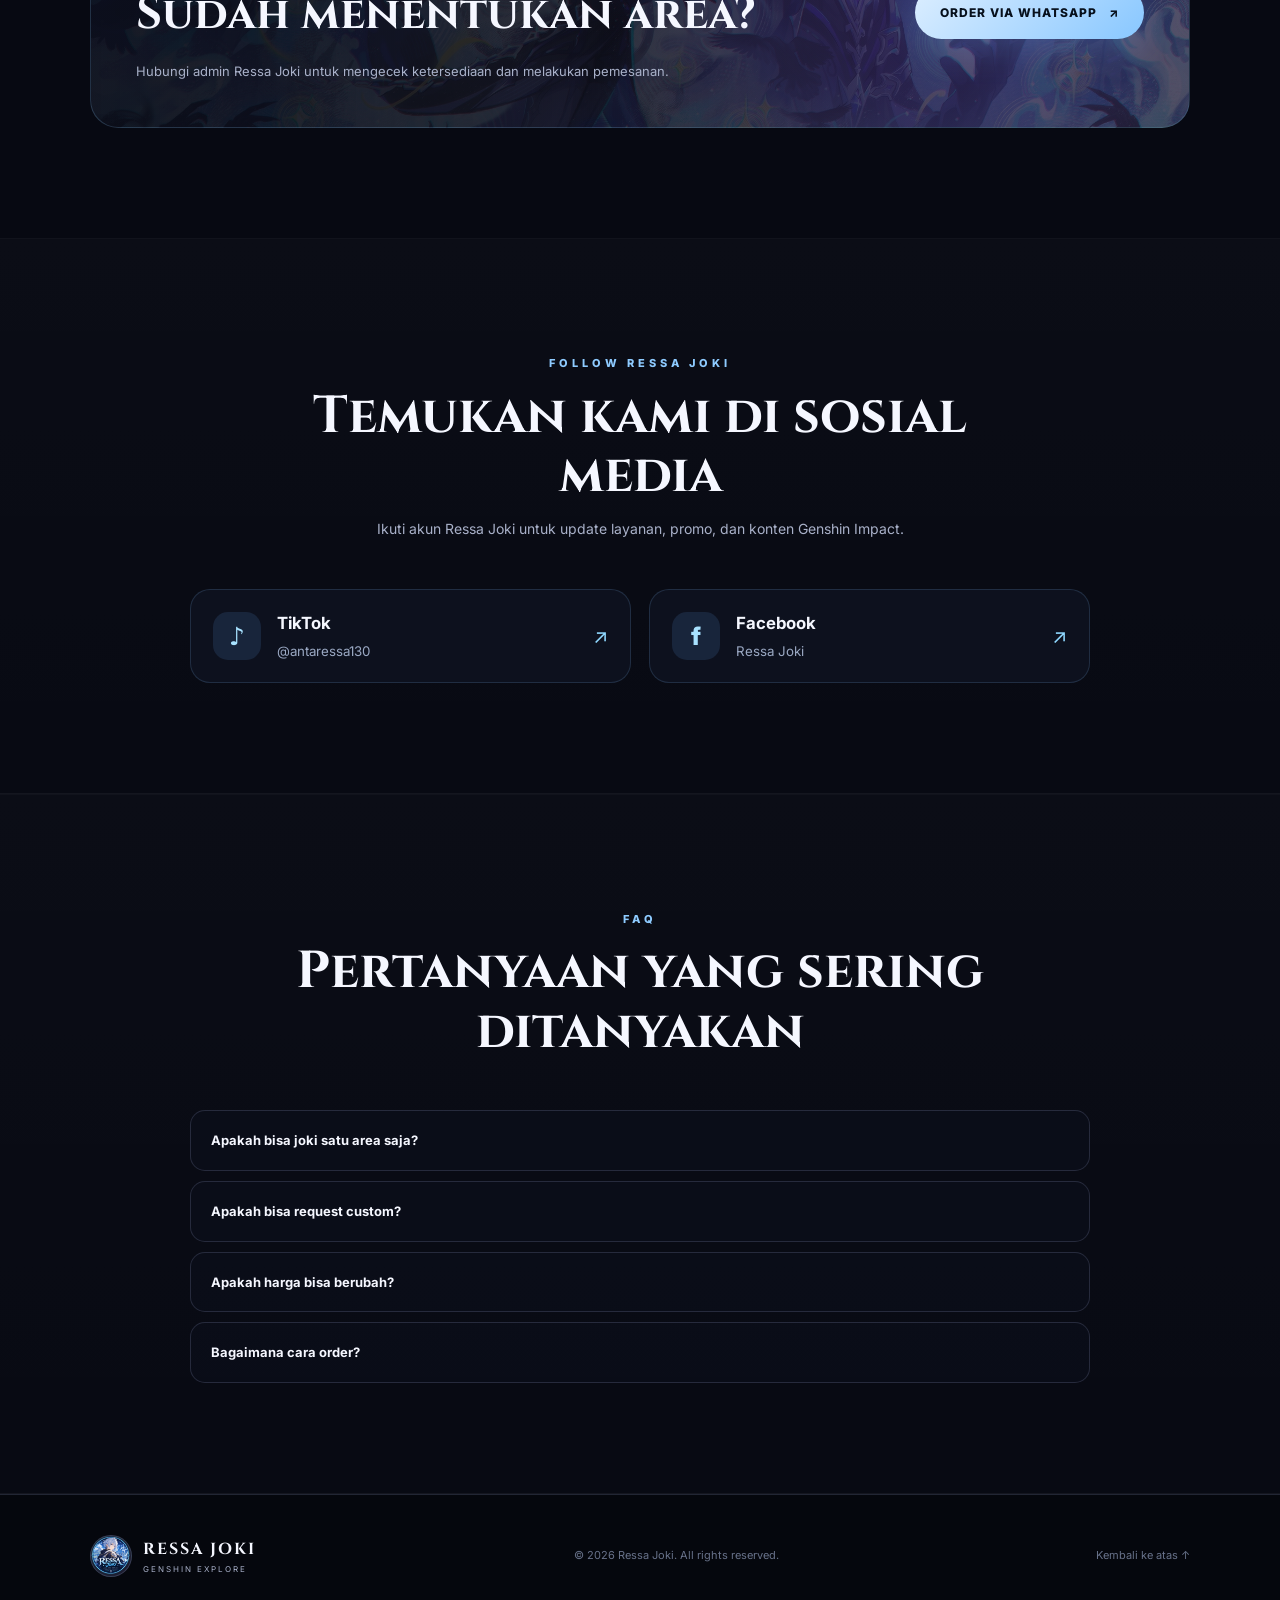
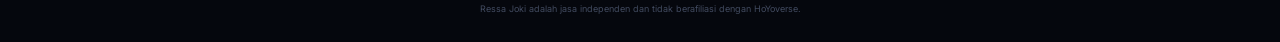
==== commit 13cc8da9: "Remove trailing periods from page headings" ====
--- a/index.html
+++ b/index.html
@@ -92,7 +92,7 @@
     <section class="section section-dark" id="layanan">
       <div class="section-heading reveal">
         
-        <h2>Eksplorasi tanpa ribet.</h2>
+        <h2>Eksplorasi tanpa ribet</h2>
         <p>Kami fokus pada jasa explore Genshin Impact, dari region lama sampai area terbaru.</p>
       </div>
 
@@ -131,7 +131,7 @@
     <section class="section" id="harga">
       <div class="section-heading reveal">
         <span class="section-kicker">PRICE LIST</span>
-        <h2>Pilih region yang ingin di-explore.</h2>
+        <h2>Pilih region yang ingin di-explore</h2>
         <p>Harga mengikuti daftar yang kamu kirim. Klik kartu untuk melihat detail.</p>
       </div>
 
@@ -146,21 +146,21 @@
 
       <div class="section-heading quest-price-heading reveal">
         <span class="section-kicker">ARCHON QUEST</span>
-        <h2>Price List Archon Quest.</h2>
+        <h2>Price List Archon Quest</h2>
         <p>Harga joki Archon Quest berdasarkan wilayah cerita.</p>
       </div>
       <div id="questPriceList" class="price-list"></div>
 
       <div class="section-heading dedicated-price-heading reveal" id="story-character-heading">
         <span class="section-kicker">STORY CHARACTER</span>
-        <h2>Joki Story Character.</h2>
+        <h2>Joki Story Character</h2>
         <p>Harga joki story character.</p>
       </div>
       <div id="characterPriceList" class="price-list"></div>
 
       <div class="section-heading dedicated-price-heading reveal" id="material-price-heading">
         <span class="section-kicker">MATERIAL</span>
-        <h2>Daftar Harga Material.</h2>
+        <h2>Daftar Harga Material</h2>
         <p>Daftar jenis material, jumlah, dan harga paket.</p>
       </div>
       <div class="material-table-wrap reveal">
@@ -181,7 +181,7 @@
 
       <div class="section-heading dedicated-price-heading reveal" id="stage-joki-heading">
         <span class="section-kicker">JOKI STAGE</span>
-        <h2>Joki Stage.</h2>
+        <h2>Joki Stage</h2>
         <p>Harga joki per stage.</p>
       </div>
       <div id="stagePriceList" class="price-list"></div>
@@ -190,7 +190,7 @@
     <section class="section section-dark" id="cara-order">
       <div class="section-heading reveal">
         <span class="section-kicker">HOW TO ORDER</span>
-        <h2>Order dalam beberapa langkah.</h2>
+        <h2>Order dalam beberapa langkah</h2>
       </div>
 
       <div class="steps">
@@ -204,7 +204,7 @@
     <section class="section" id="testimoni">
       <div class="section-heading reveal">
         <span class="section-kicker">TESTIMONIALS</span>
-        <h2>Kata Mereka.</h2>
+        <h2>Kata Mereka</h2>
         <p>Pengalaman Traveller setelah menggunakan Ressa Joki.</p>
       </div>
       <div id="testimonialList" class="testimonial-grid"></div>
@@ -230,7 +230,7 @@
     <section class="section section-dark" id="sosmed">
       <div class="section-heading reveal">
         <span class="section-kicker">FOLLOW RESSA JOKI</span>
-        <h2>Temukan kami di sosial media.</h2>
+        <h2>Temukan kami di sosial media</h2>
         <p>Ikuti akun Ressa Joki untuk update layanan, promo, dan konten Genshin Impact.</p>
       </div>
       <div class="social-grid">
@@ -250,7 +250,7 @@
     <section class="section section-dark" id="faq">
       <div class="section-heading reveal">
         <span class="section-kicker">FAQ</span>
-        <h2>Pertanyaan yang sering ditanyakan.</h2>
+        <h2>Pertanyaan yang sering ditanyakan</h2>
       </div>
       <div class="faq-list">
         <details class="faq reveal">
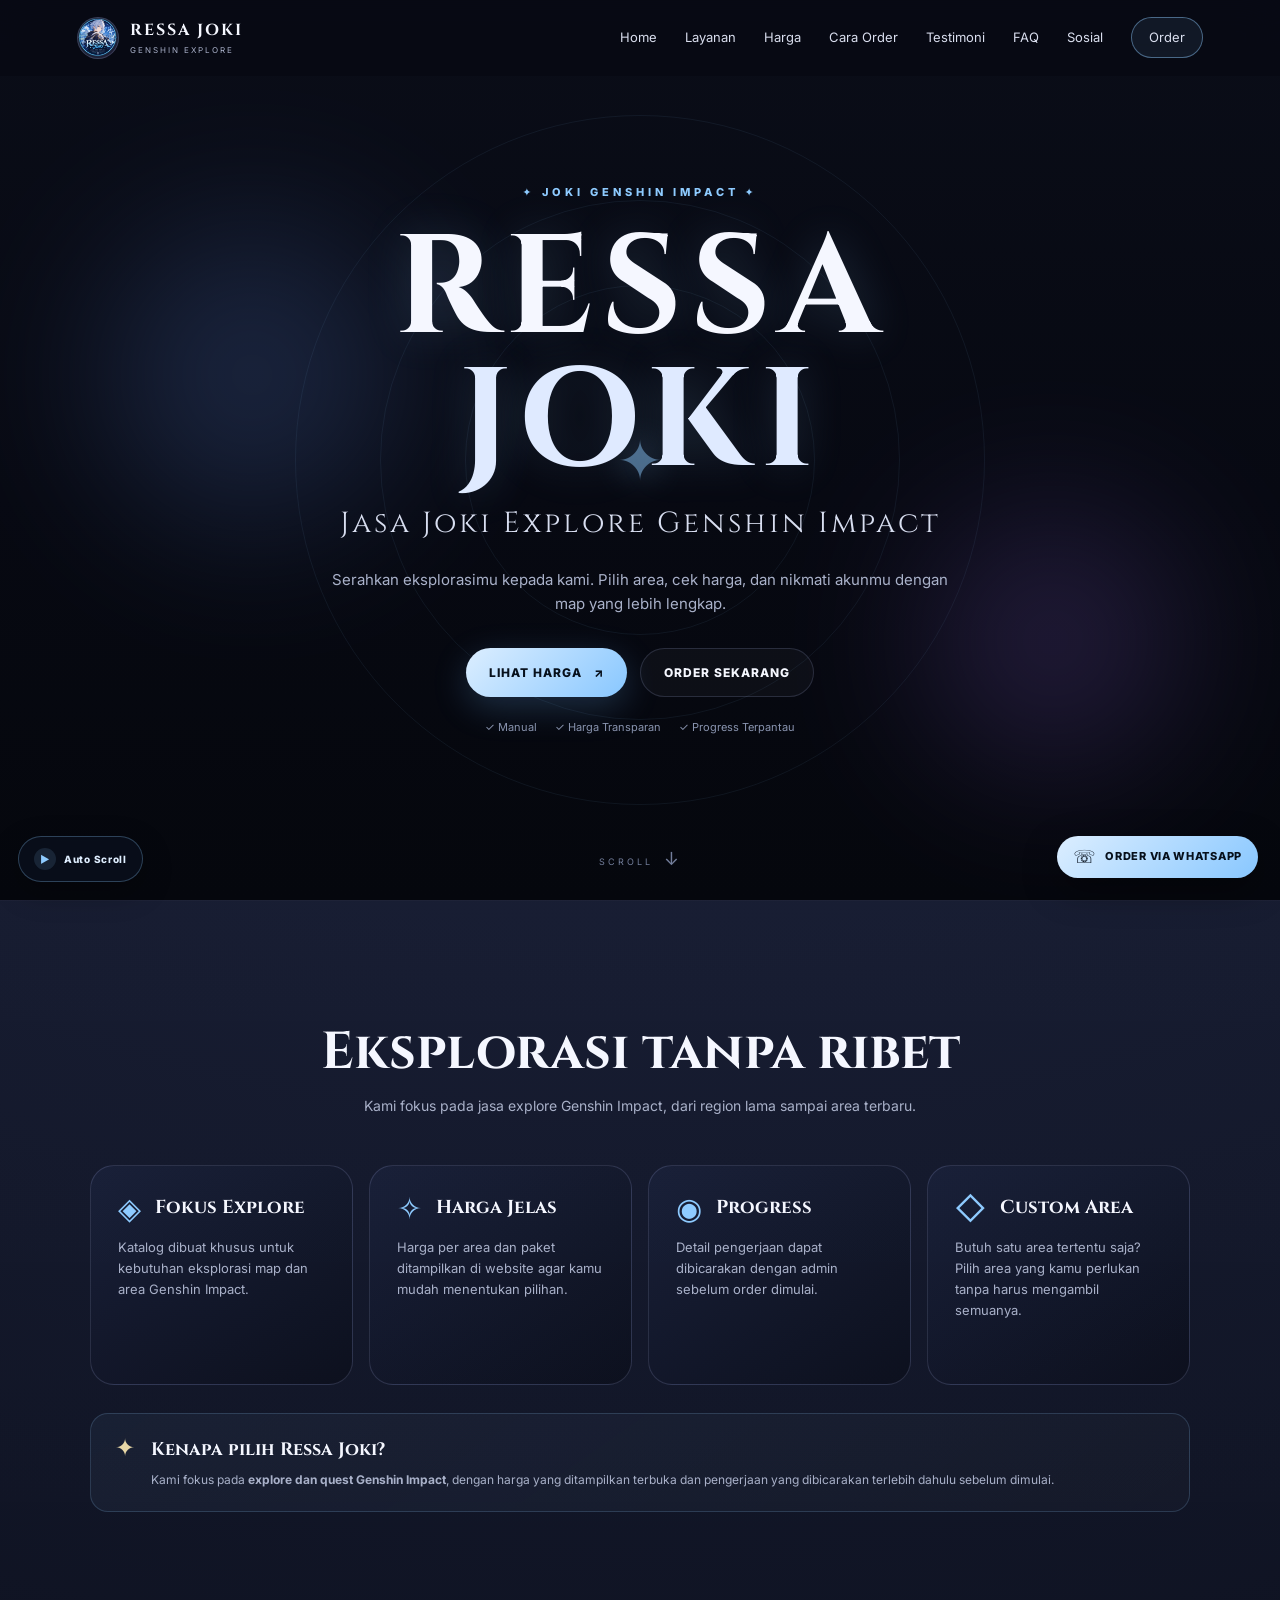
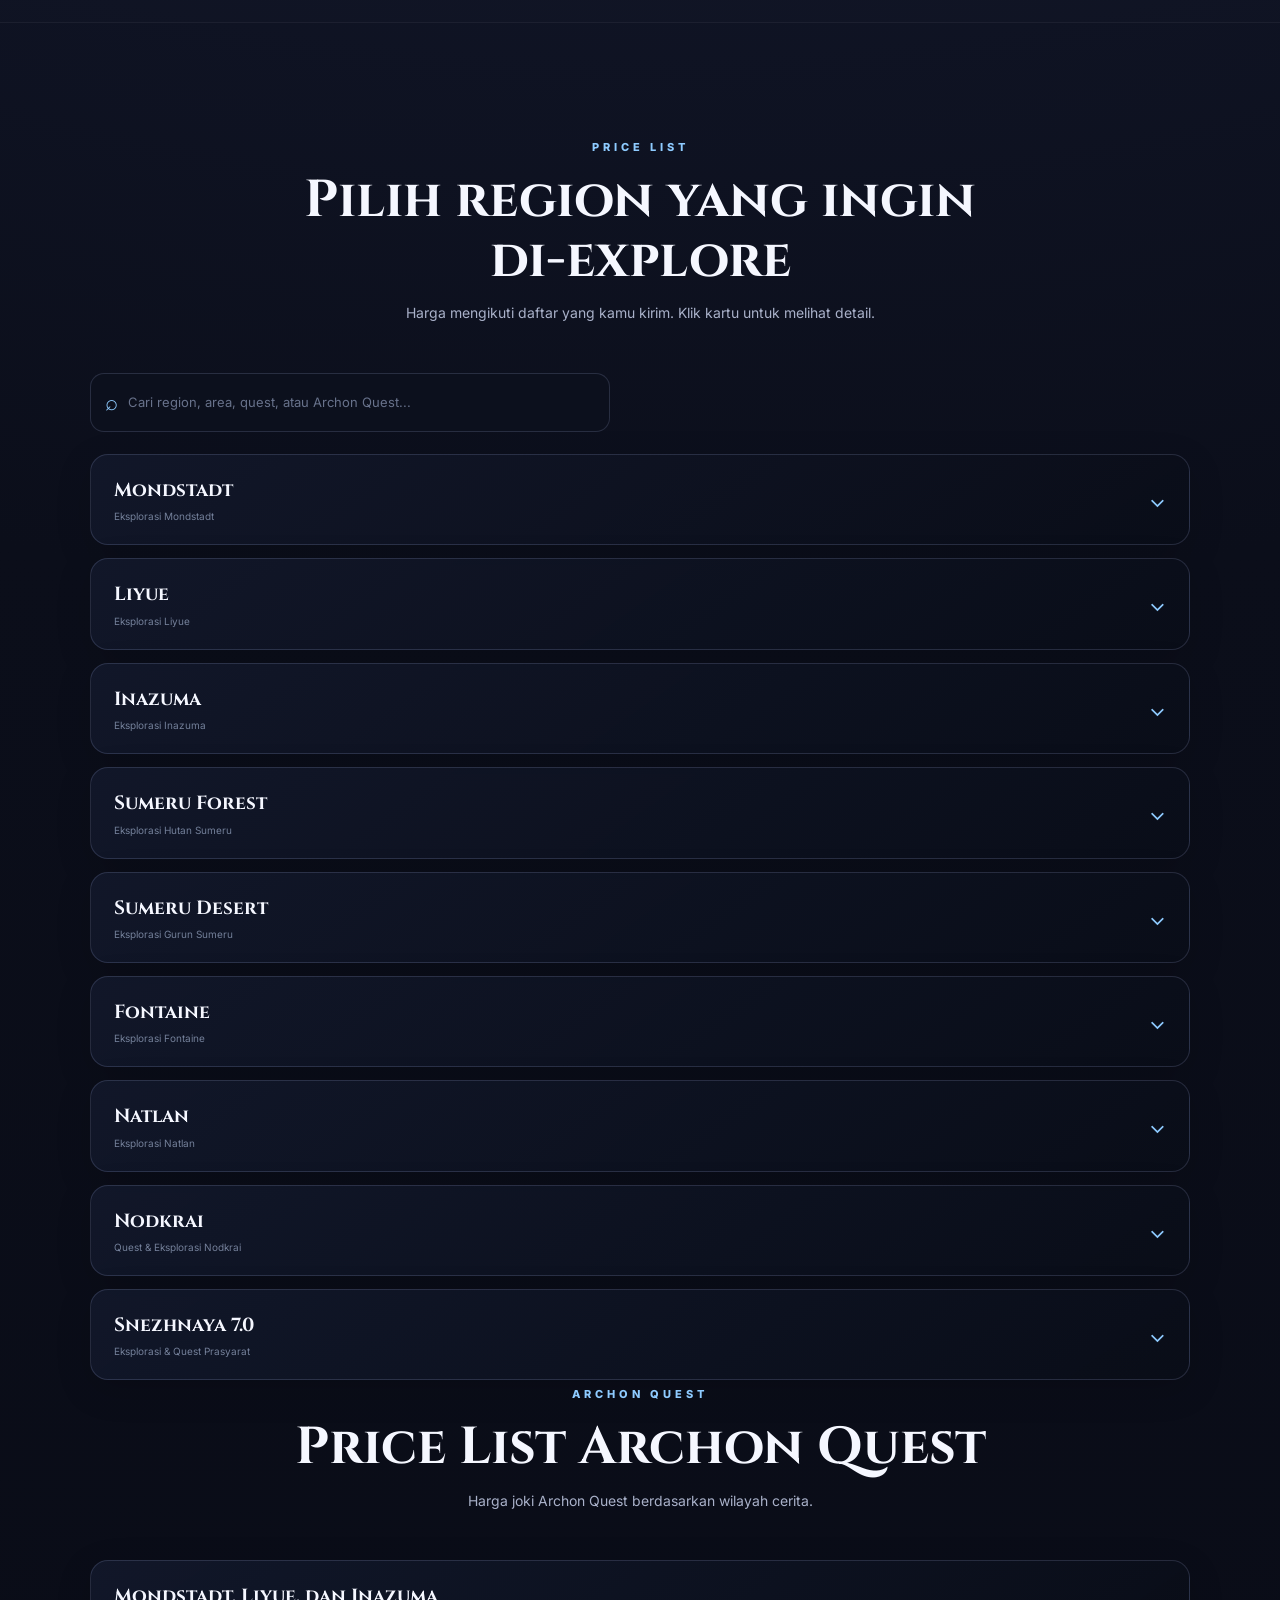
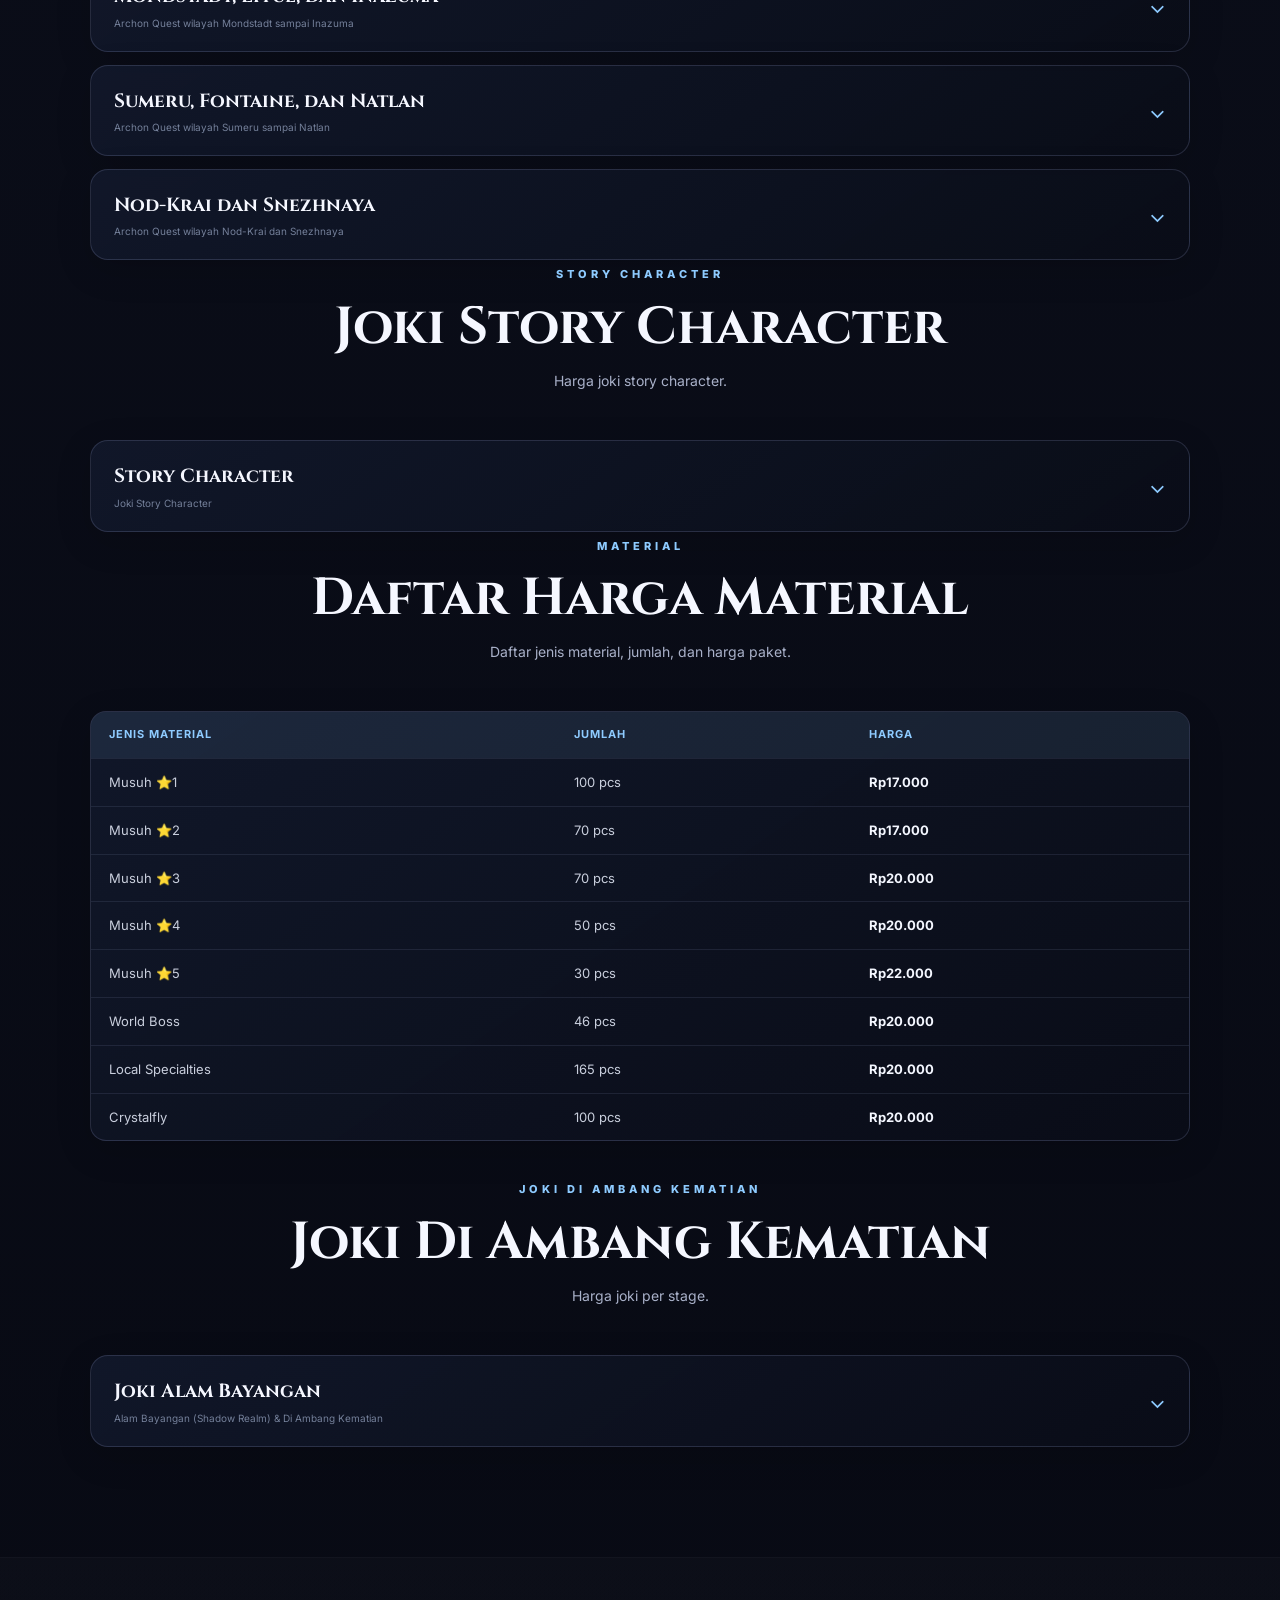
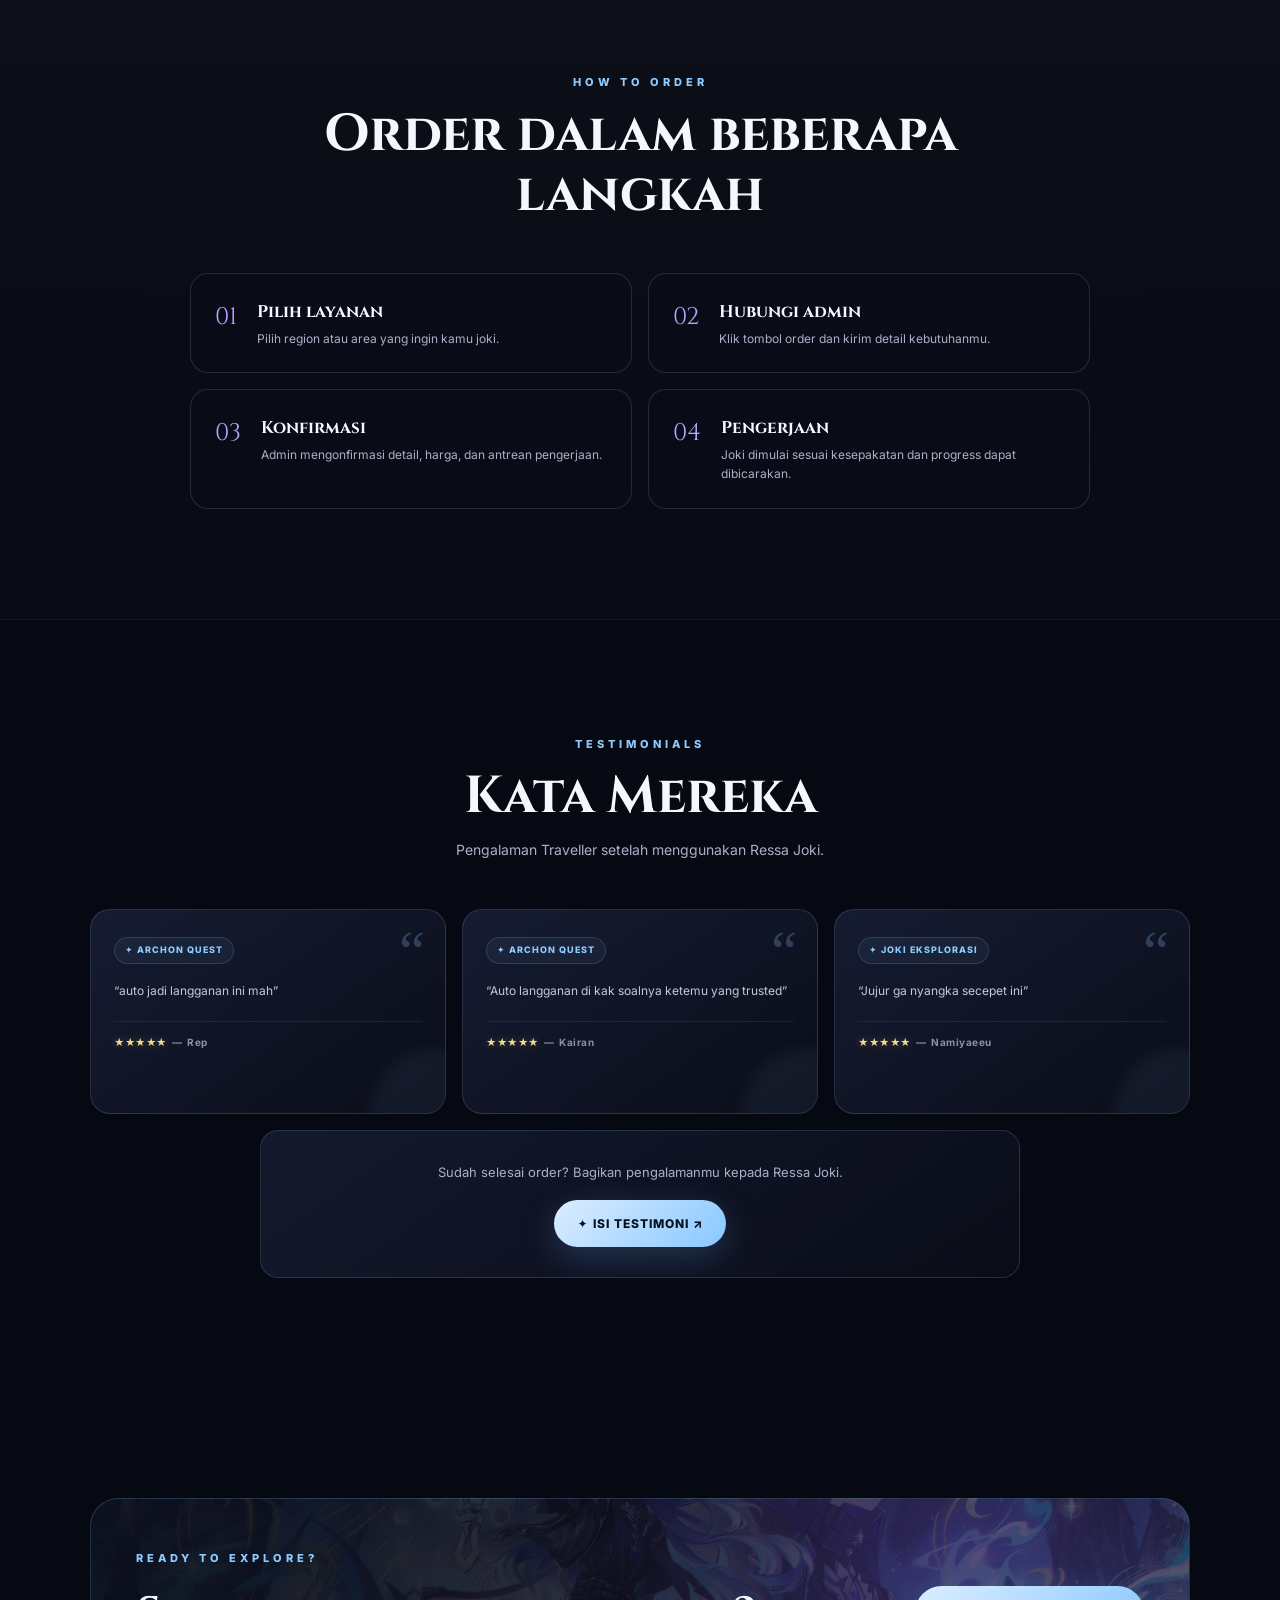
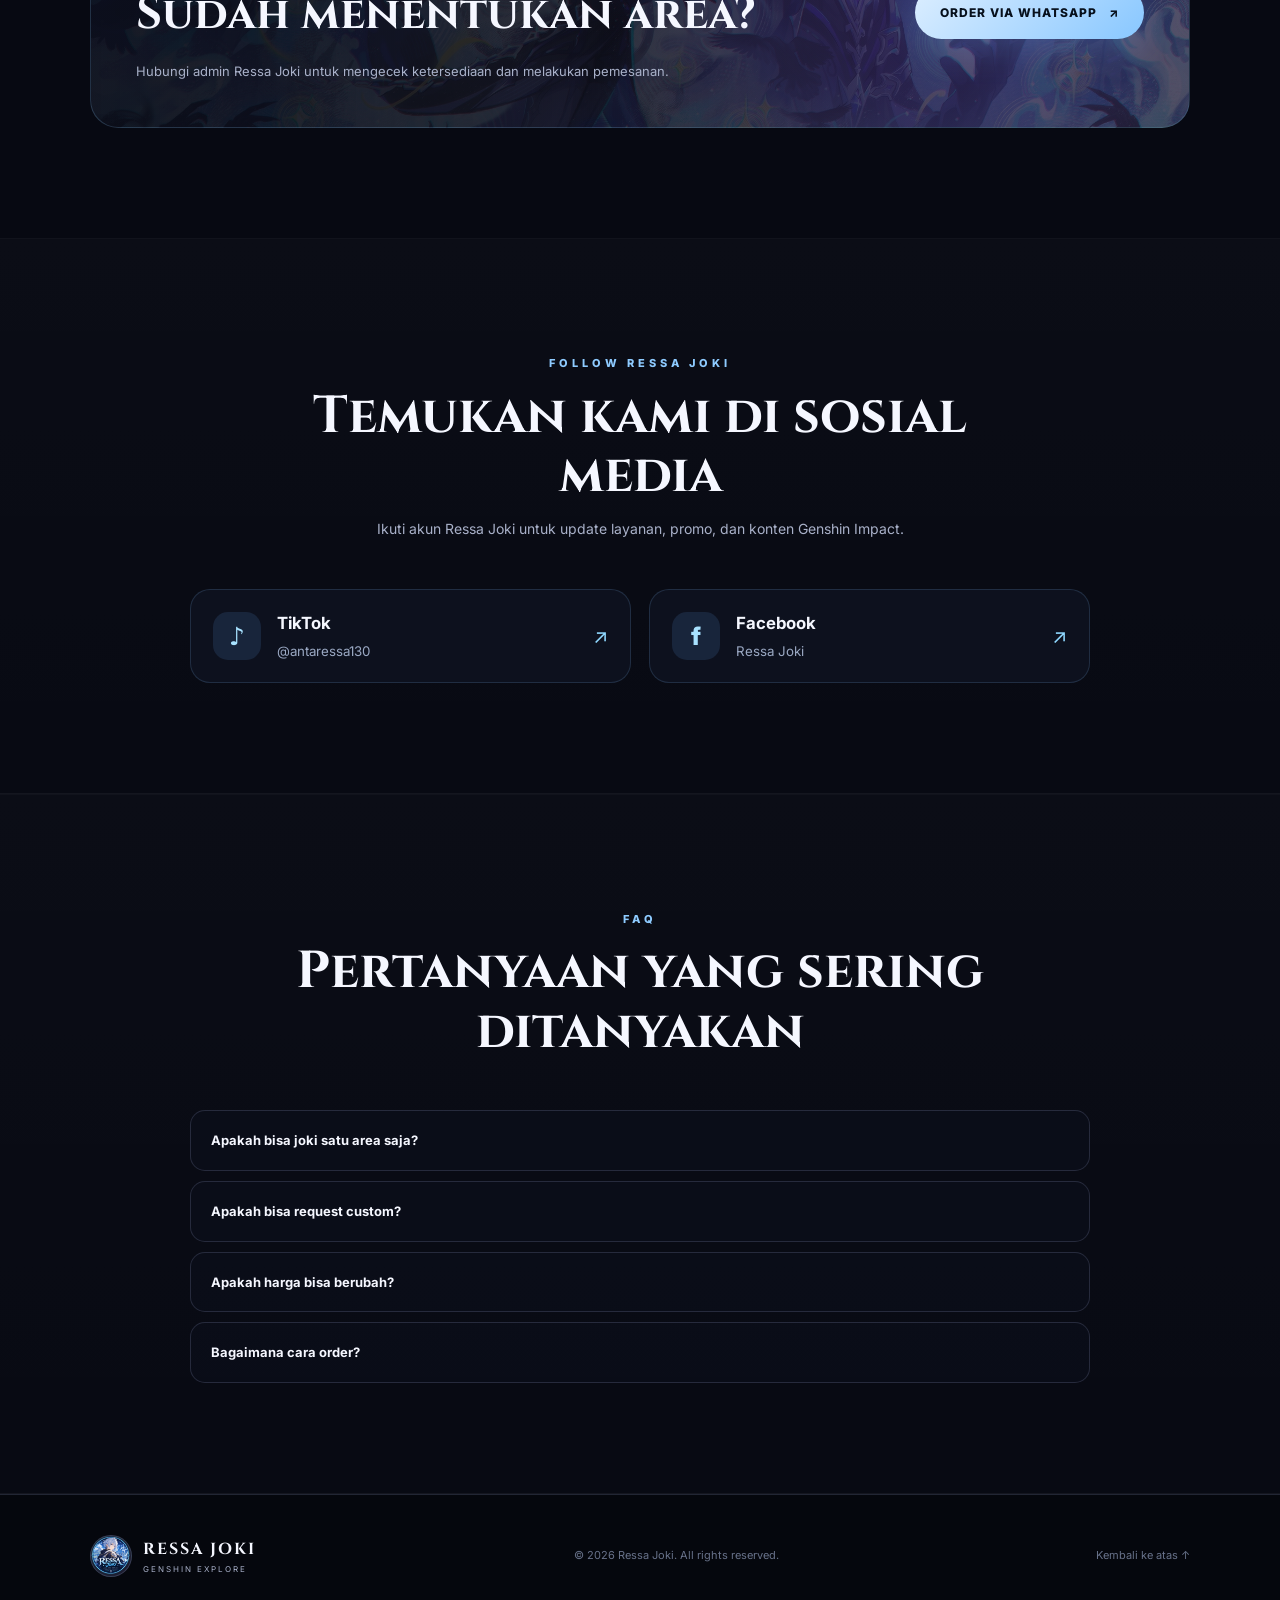
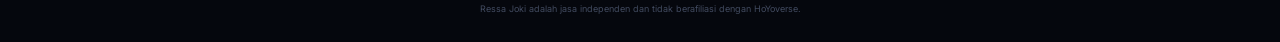
==== commit 7fb185c3: "Rename stage section to Joki Di Ambang Kematian" ====
--- a/index.html
+++ b/index.html
@@ -180,8 +180,8 @@
       </div>
 
       <div class="section-heading dedicated-price-heading reveal" id="stage-joki-heading">
-        <span class="section-kicker">JOKI STAGE</span>
-        <h2>Joki Stage</h2>
+        <span class="section-kicker">JOKI DI AMBANG KEMATIAN</span>
+        <h2>Joki Di Ambang Kematian</h2>
         <p>Harga joki per stage.</p>
       </div>
       <div id="stagePriceList" class="price-list"></div>
@@ -290,6 +290,6 @@
     <span class="floating-wa-label">ORDER VIA WHATSAPP</span>
   </a>
   <div class="toast" id="toast"></div>
-  <script src="script.js?v=20261029"></script>
+  <script src="script.js?v=20261030"></script>
 </body>
 </html>
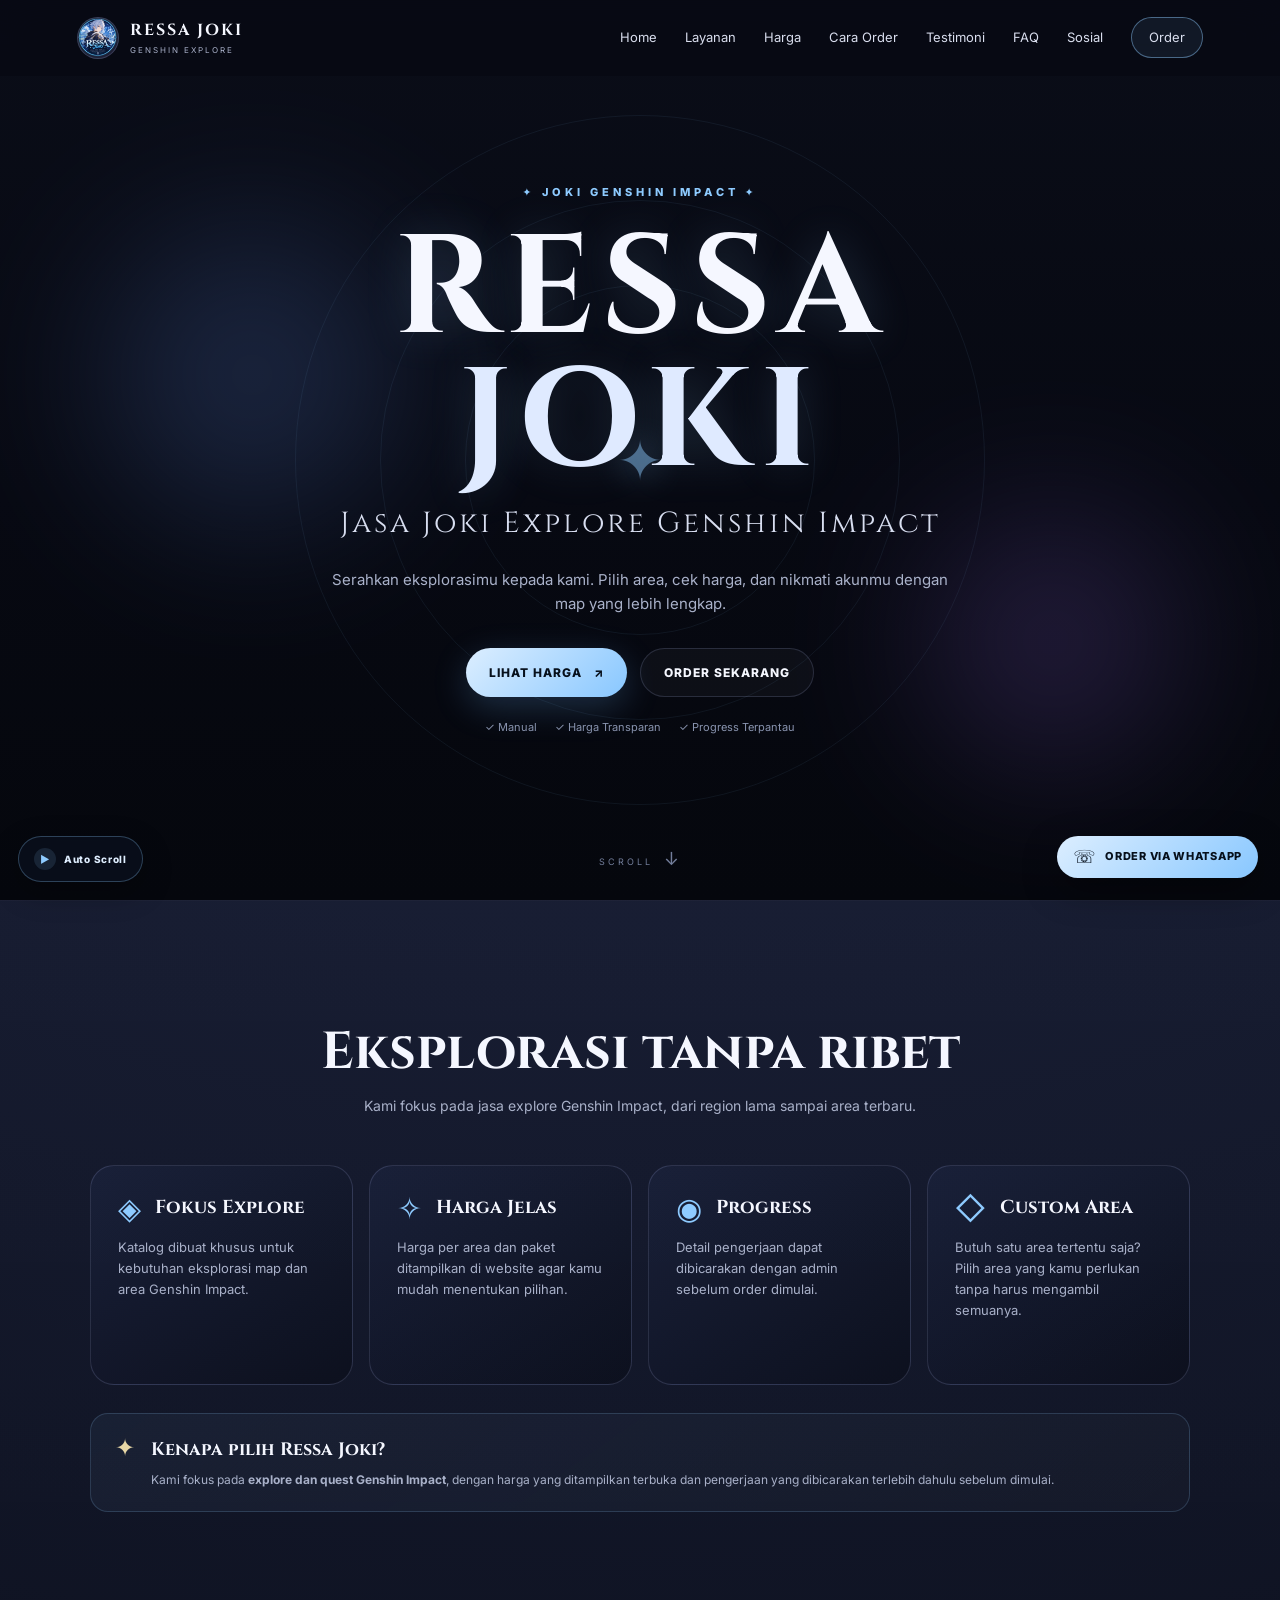
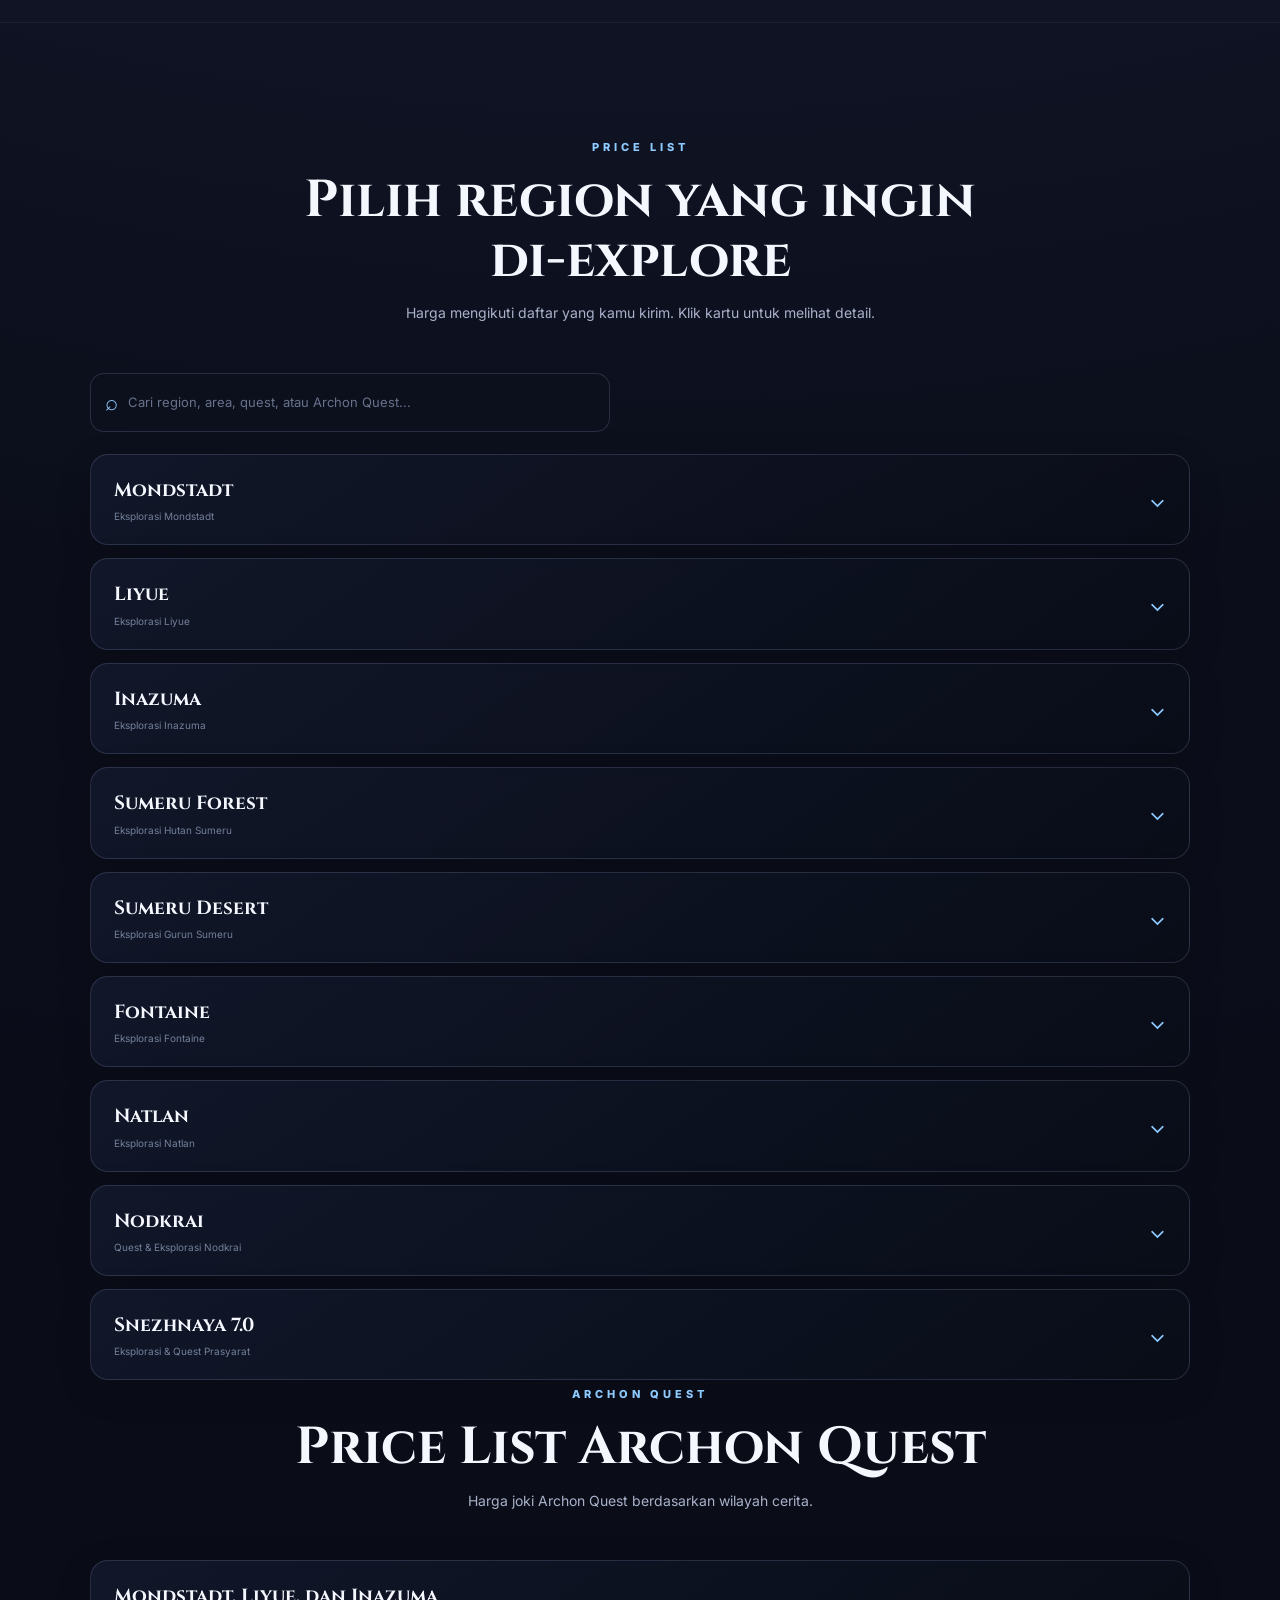
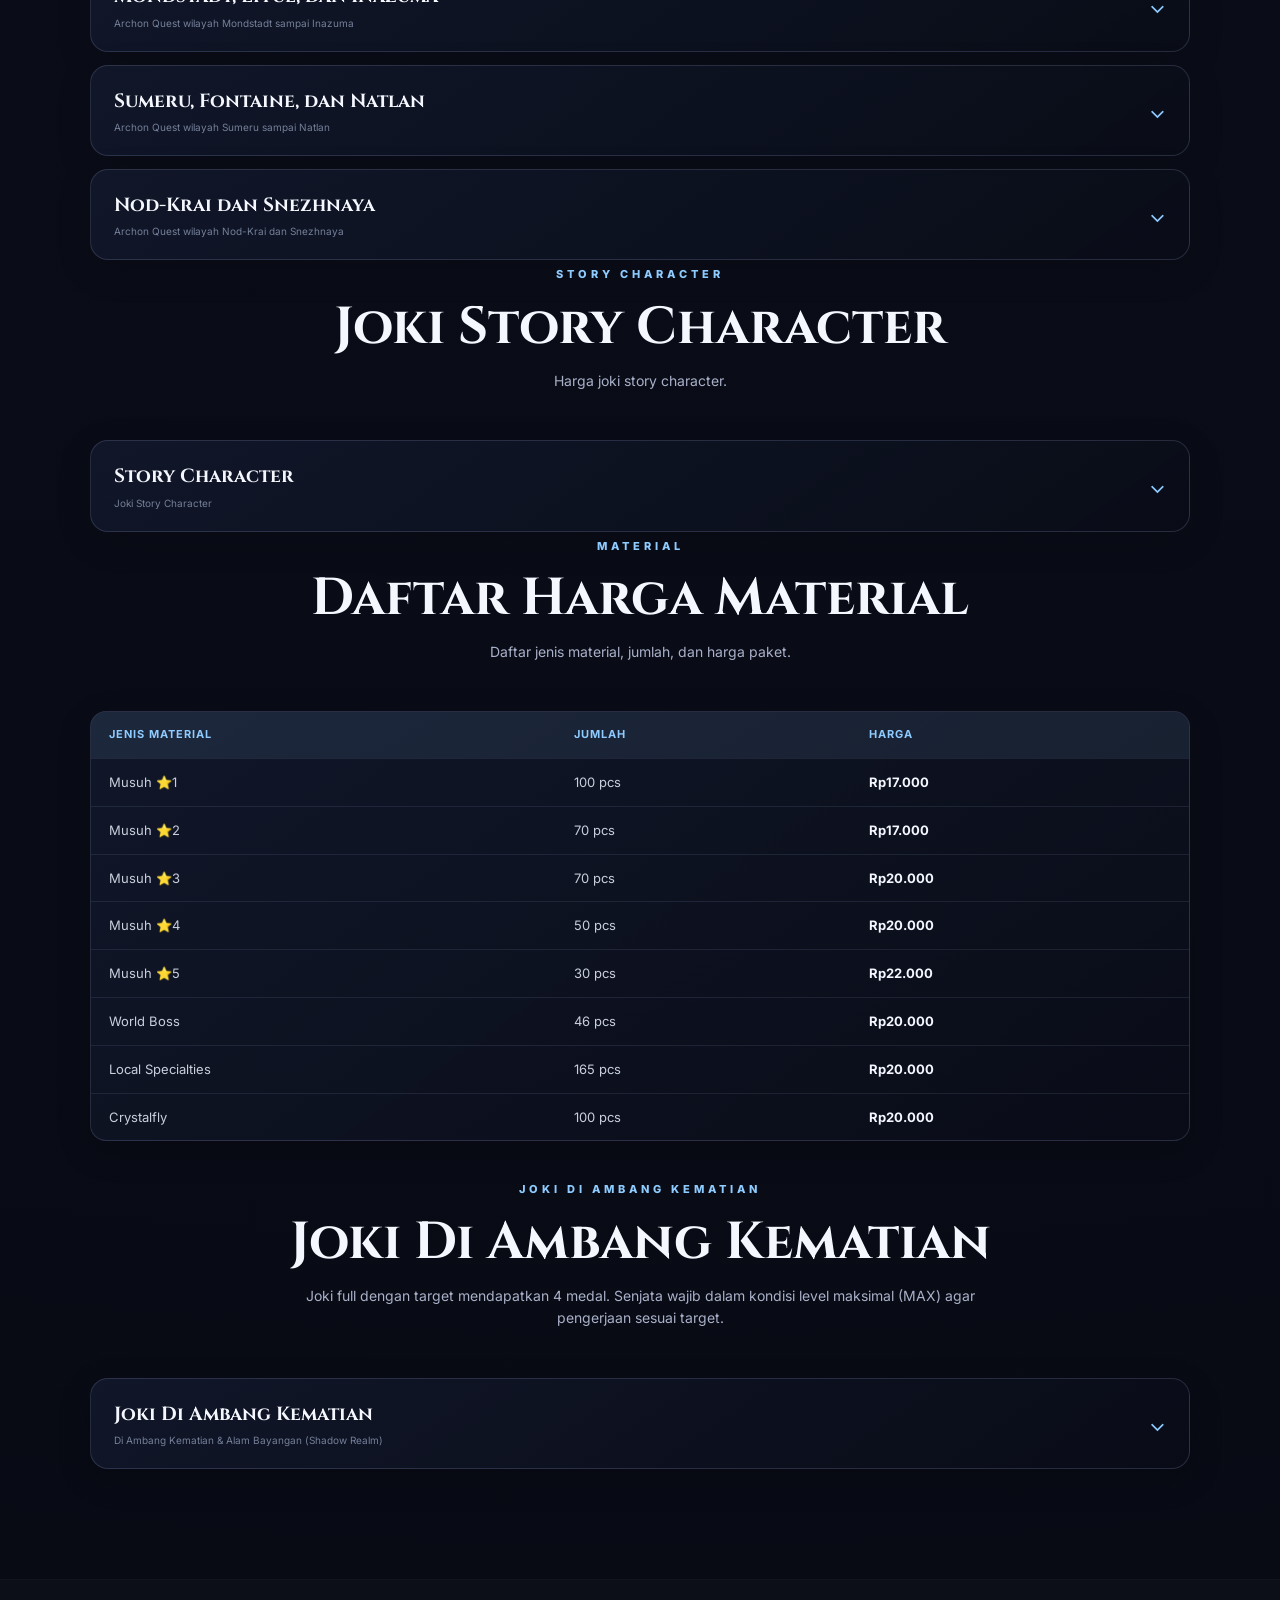
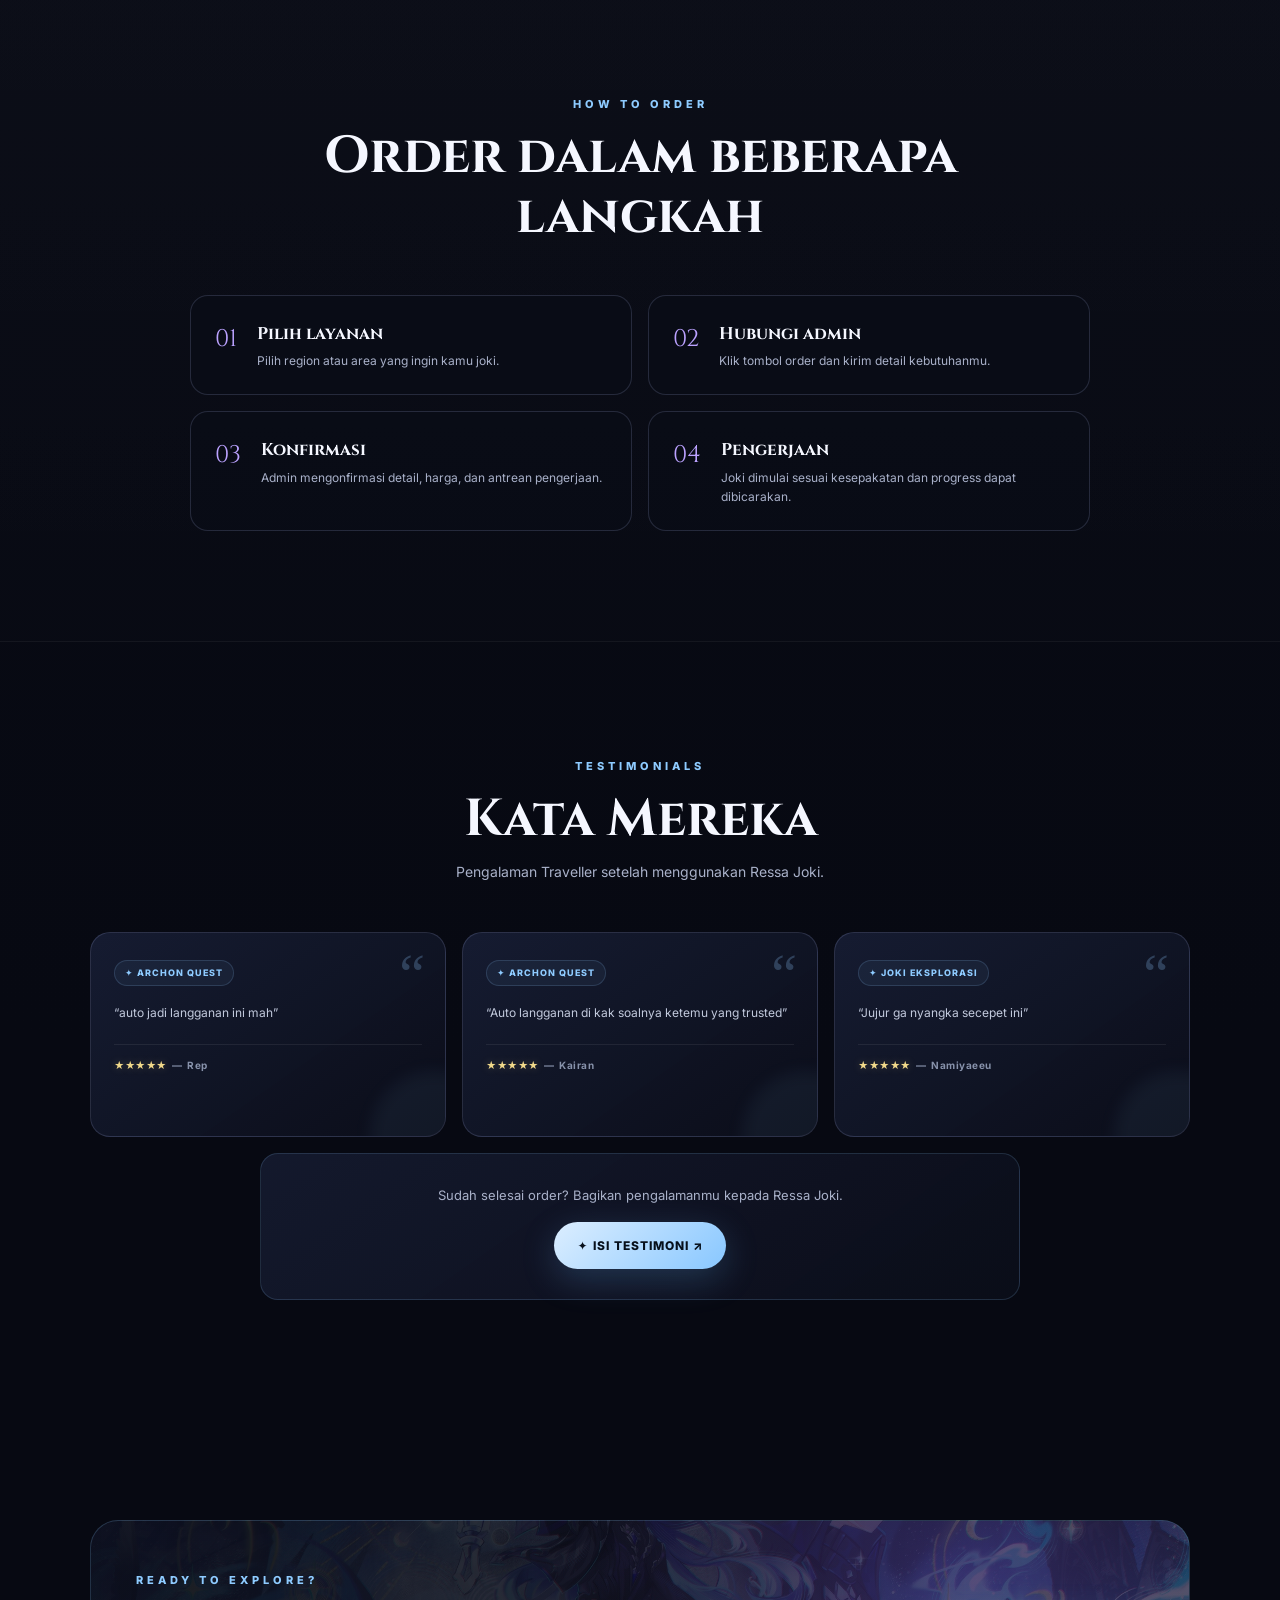
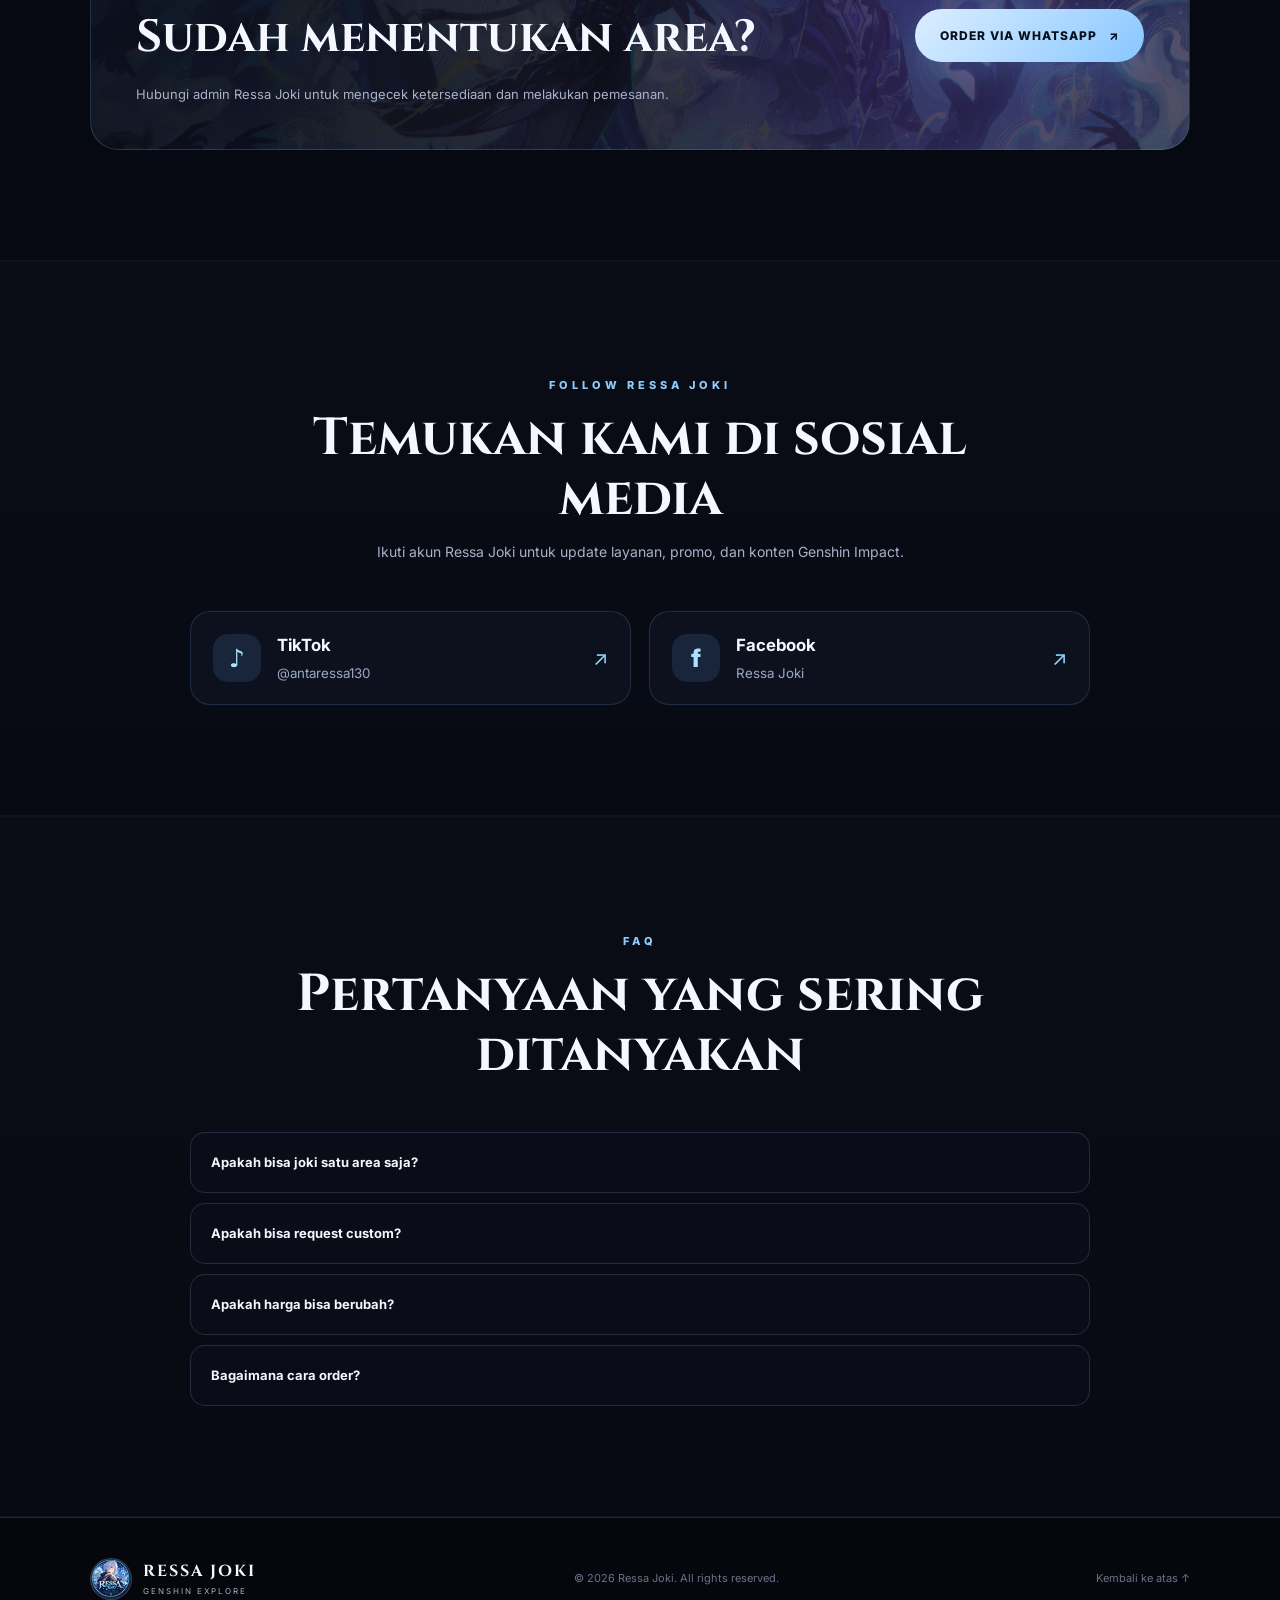
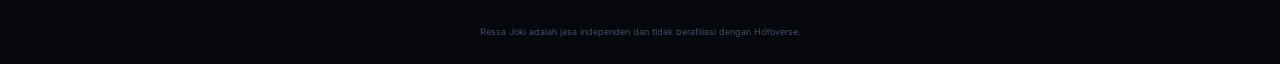
==== commit 5ec628fd: "Add Joki Di Ambang Kematian service requirements" ====
--- a/index.html
+++ b/index.html
@@ -182,7 +182,7 @@
       <div class="section-heading dedicated-price-heading reveal" id="stage-joki-heading">
         <span class="section-kicker">JOKI DI AMBANG KEMATIAN</span>
         <h2>Joki Di Ambang Kematian</h2>
-        <p>Harga joki per stage.</p>
+        <p>Joki full dengan target mendapatkan 4 medal. Senjata wajib dalam kondisi level maksimal (MAX) agar pengerjaan sesuai target.</p>
       </div>
       <div id="stagePriceList" class="price-list"></div>
     </section>
